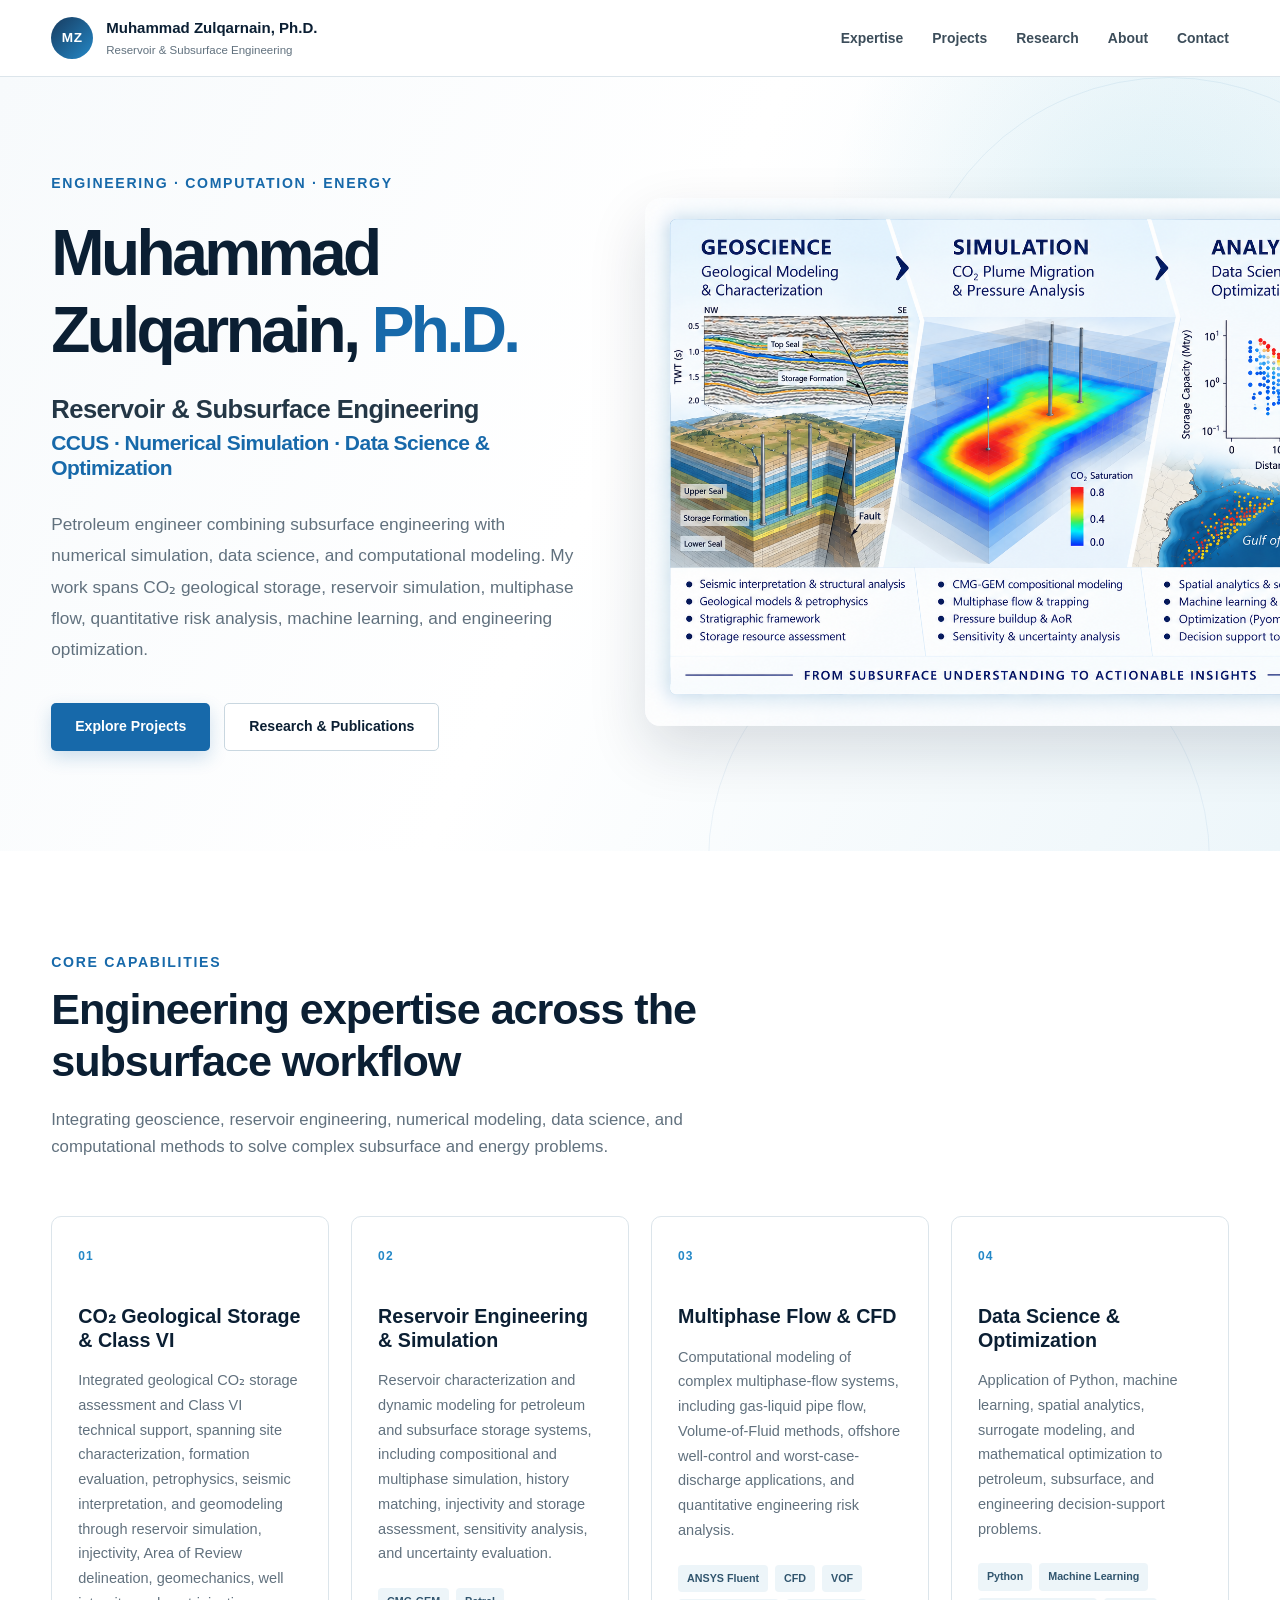
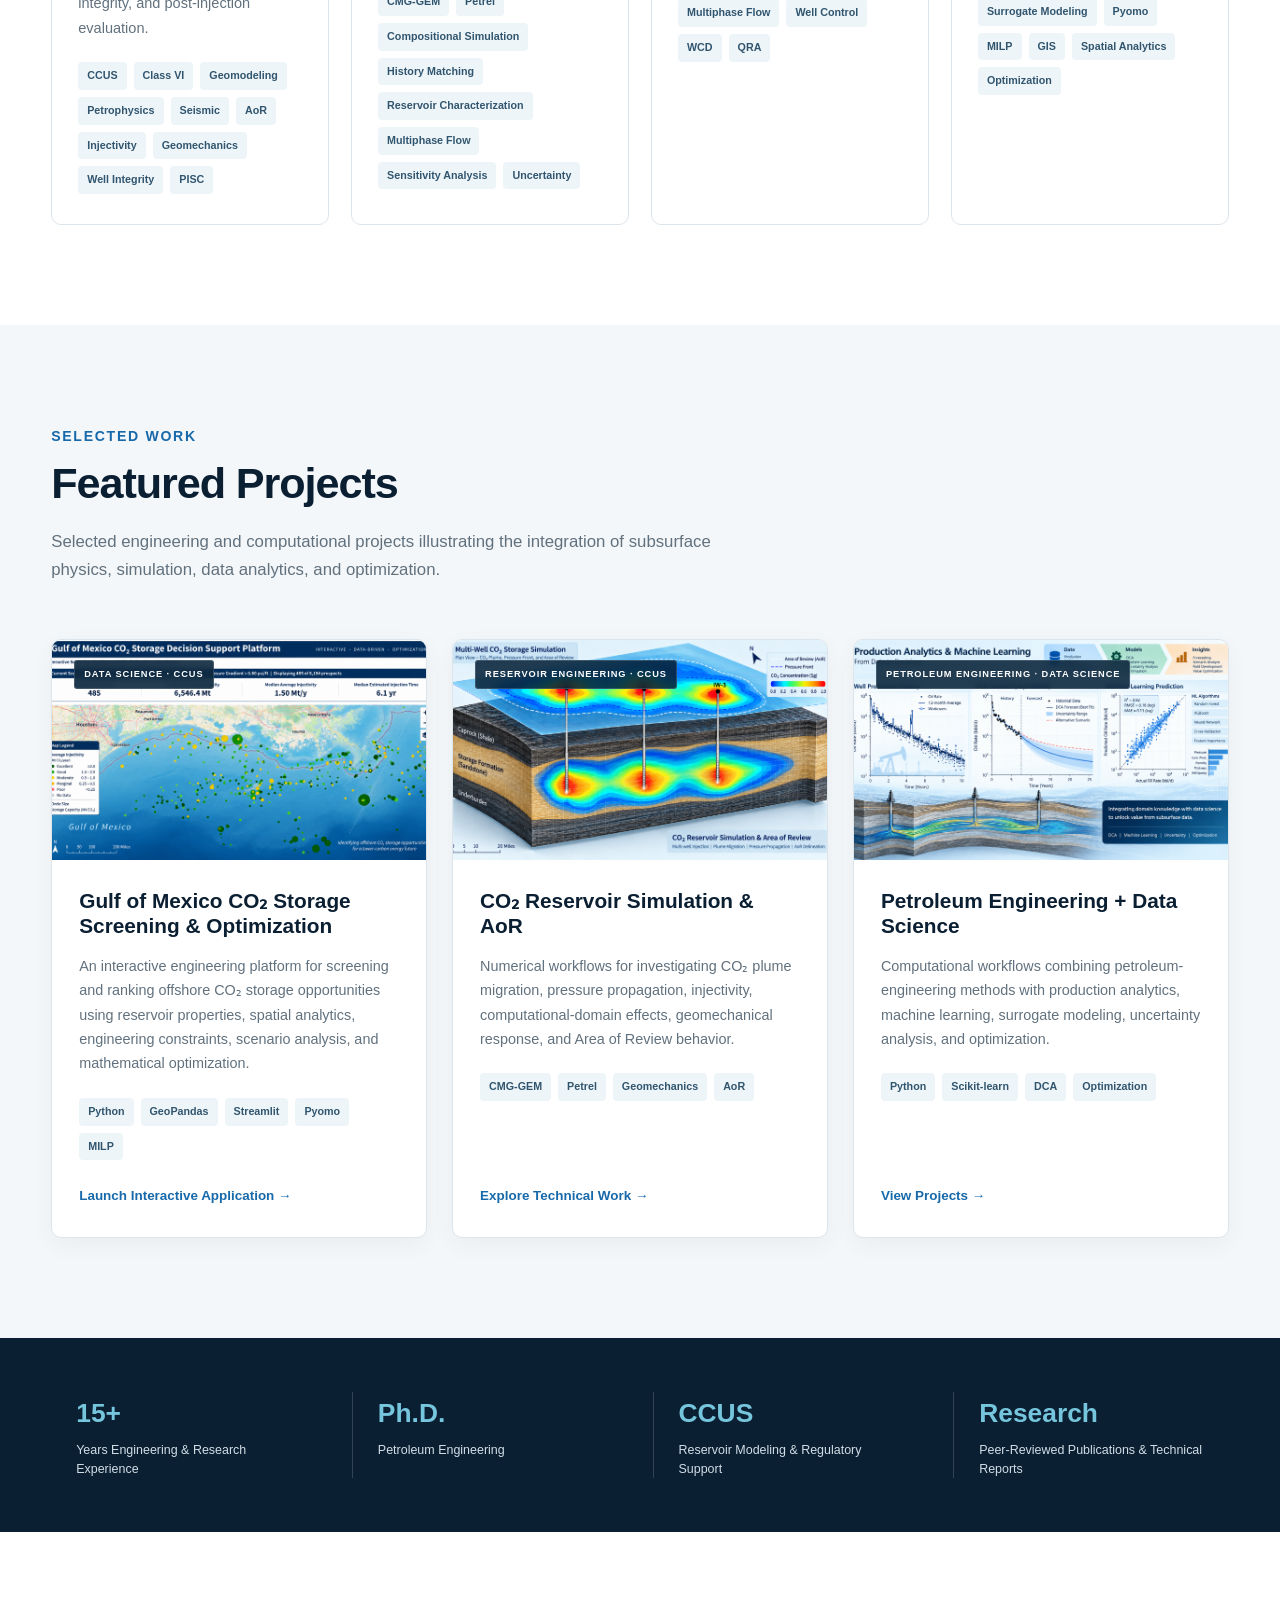
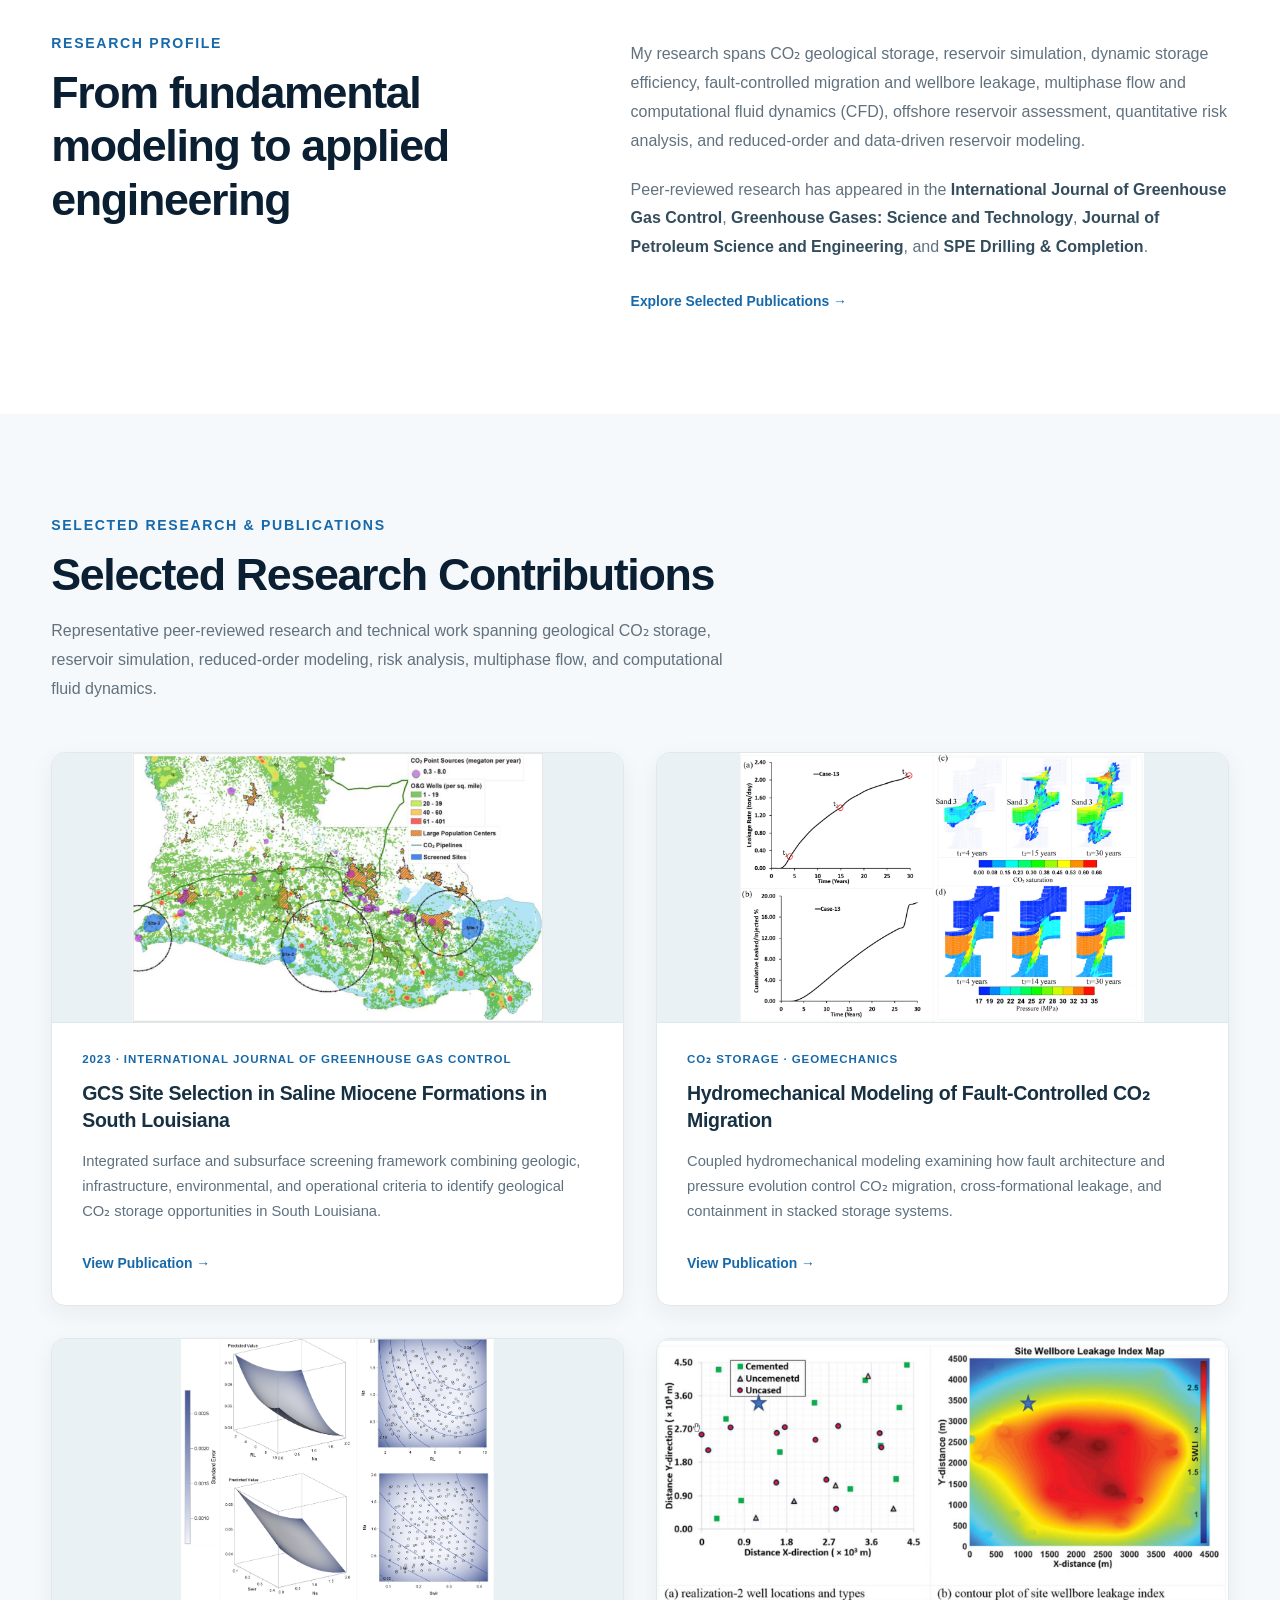
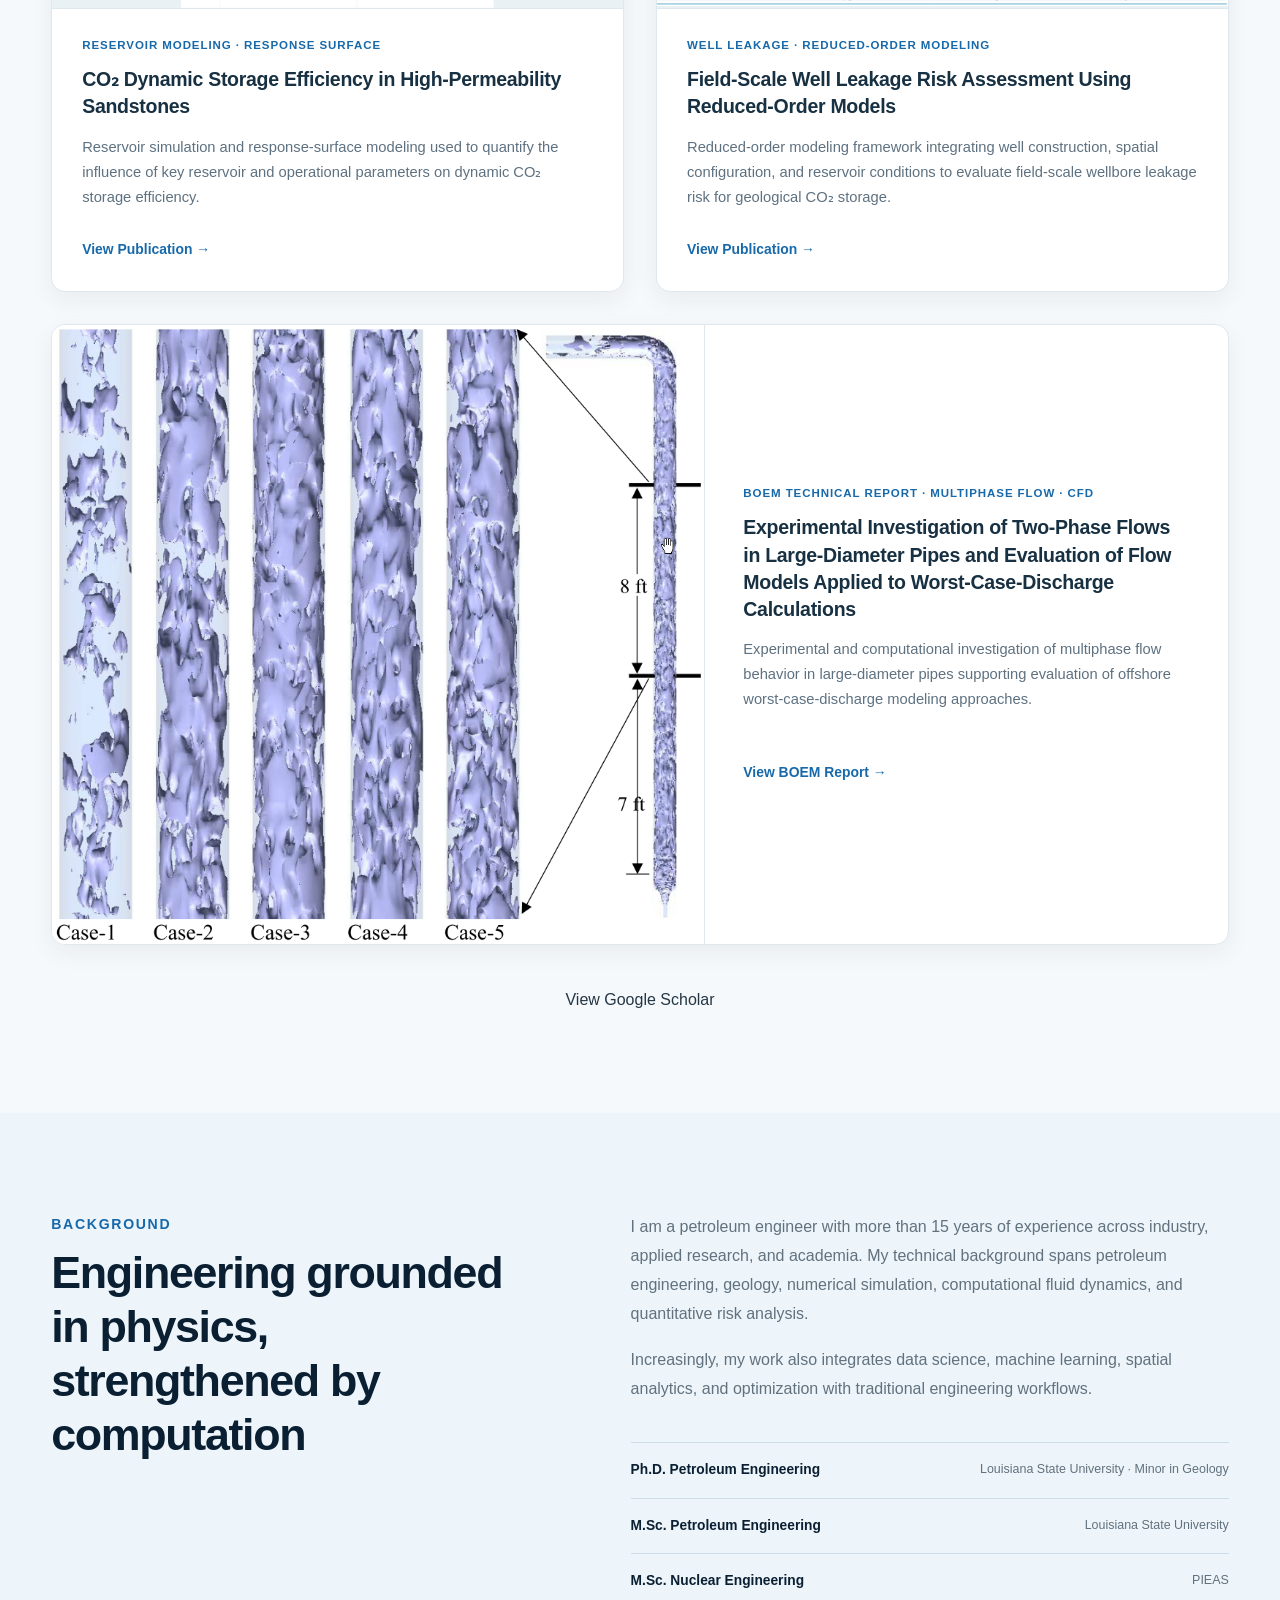
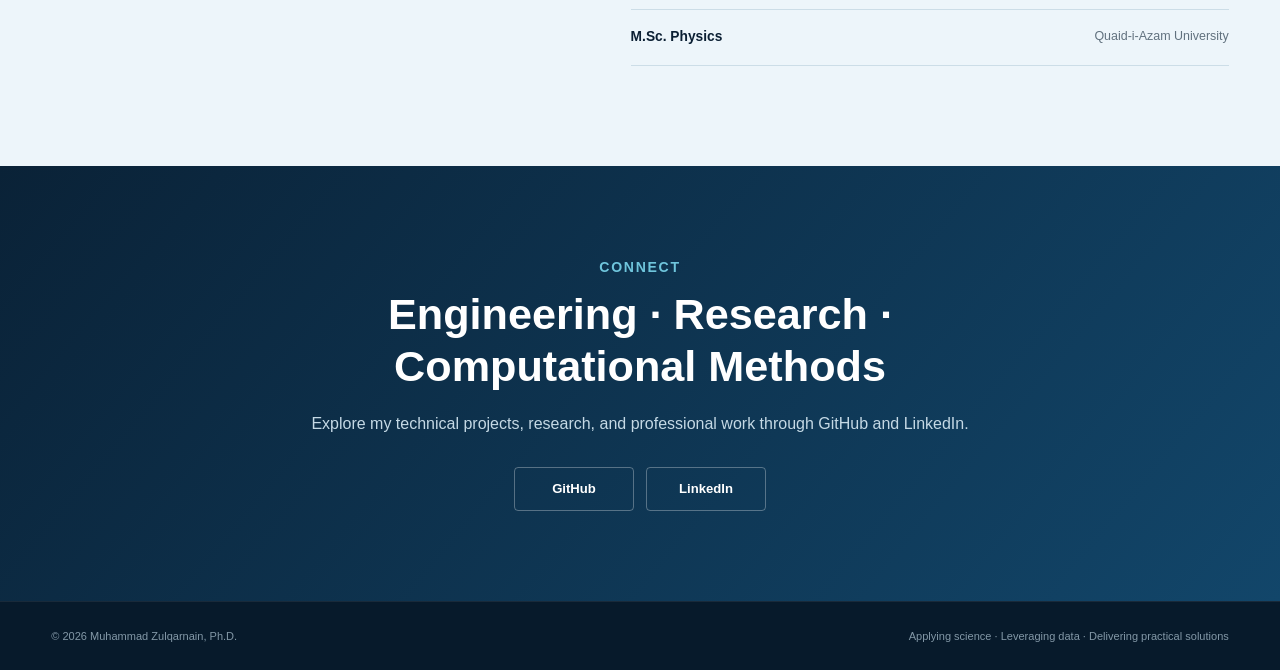
==== index.html @ 0f232e0a "Update index.html" ====
<!DOCTYPE html>
<html lang="en">

<head>
  <meta charset="UTF-8">
  <meta name="viewport" content="width=device-width, initial-scale=1.0">

  <title>Muhammad Zulqarnain, Ph.D. | Reservoir & Subsurface Engineering</title>

  <meta name="description"
        content="Professional portfolio of Muhammad Zulqarnain, Ph.D. — Reservoir and Subsurface Engineering, CCUS, Numerical Simulation, Data Science, and Optimization.">

  <link rel="stylesheet" href="css/style.css">
</head>


<body>

<!-- =========================================================
     NAVIGATION
========================================================= -->

<header class="site-header">
  <div class="container nav-container">

    <a href="#home" class="brand">
      <span class="brand-mark">MZ</span>

      <span class="brand-text">
        <strong>Muhammad Zulqarnain, Ph.D.</strong>
        <small>Reservoir & Subsurface Engineering</small>
      </span>
    </a>

    <nav class="main-nav">
      <a href="#expertise">Expertise</a>
      <a href="#projects">Projects</a>
      <a href="#research">Research</a>
      <a href="#about">About</a>
      <a href="#contact">Contact</a>
    </nav>

  </div>
</header>


<main>

<!-- =========================================================
     HERO
========================================================= -->

<section class="hero" id="home">

  <div class="container hero-grid">
    <div class="hero-photo">
      <img
        src="muhammad-zulqarnain-profile.jpg"
        alt="Muhammad Zulqarnain"
      >
    </div>
    <div class="hero-content">

      <p class="eyebrow">
        ENGINEERING · COMPUTATION · ENERGY
      </p>

      <h1>
        Muhammad Zulqarnain,
        <span>Ph.D.</span>
      </h1>

      <h2>
        Reservoir & Subsurface Engineering
        <br>
        <span>CCUS · Numerical Simulation · Data Science & Optimization</span>
      </h2>

      <p class="hero-intro">
  Petroleum engineer combining subsurface engineering with numerical
  simulation, data science, and computational modeling. My work spans
  CO₂ geological storage, reservoir simulation, multiphase flow,
  quantitative risk analysis, machine learning, and engineering optimization.
</p>

      <div class="hero-actions">

        <a href="#projects" class="button button-primary">
          Explore Projects
        </a>

        <a href="#research" class="button button-secondary">
          Research & Publications
        </a>

      </div>

    </div>


<div class="hero-visual">
  <img
    src="hero-engineering-workflow.png"
    alt="Engineering workflow from geoscience and reservoir simulation to data science and optimization"
    class="hero-workflow-image"
  >
</div>

  </div>

</section>


<!-- =========================================================
     EXPERTISE
========================================================= -->

<section class="section expertise-section" id="expertise">

  <div class="container">

    <div class="section-heading">
      <p class="section-kicker">CORE CAPABILITIES</p>

      <h2>
        Engineering expertise across the subsurface workflow
      </h2>

      <p>
        Integrating geoscience, reservoir engineering, numerical modeling,
        data science, and computational methods to solve complex
        subsurface and energy problems.
      </p>
    </div>


    <div class="expertise-grid">

      <!-- 01 -->
      <article class="expertise-card">

        <div class="card-number">01</div>

        <h3>CO₂ Geological Storage & Class VI</h3>

        <p>
          Integrated geological CO₂ storage assessment and Class VI
          technical support, spanning site characterization, formation
          evaluation, petrophysics, seismic interpretation, and geomodeling
          through reservoir simulation, injectivity, Area of Review
          delineation, geomechanics, well integrity, and post-injection
          evaluation.
        </p>

        <div class="tags">
  <span>CCUS</span>
  <span>Class VI</span>
  <span>Geomodeling</span>
  <span>Petrophysics</span>
  <span>Seismic</span>
  <span>AoR</span>
  <span>Injectivity</span>
  <span>Geomechanics</span>
  <span>Well Integrity</span>
  <span>PISC</span>
</div>

      </article>


      <!-- 02 -->
      <article class="expertise-card">

        <div class="card-number">02</div>

        <h3>Reservoir Engineering & Simulation</h3>

        <p>
          Reservoir characterization and dynamic modeling for petroleum
          and subsurface storage systems, including compositional and
          multiphase simulation, history matching, injectivity and
          storage assessment, sensitivity analysis, and uncertainty
          evaluation.
        </p>

        <div class="tags">
  <span>CMG-GEM</span>
  <span>Petrel</span>
  <span>Compositional Simulation</span>
  <span>History Matching</span>
  <span>Reservoir Characterization</span>
  <span>Multiphase Flow</span>
  <span>Sensitivity Analysis</span>
  <span>Uncertainty</span>
</div>

      </article>


      <!-- 03 -->
      <article class="expertise-card">

        <div class="card-number">03</div>

        <h3>Multiphase Flow & CFD</h3>

        <p>
          Computational modeling of complex multiphase-flow systems,
          including gas-liquid pipe flow, Volume-of-Fluid methods,
          offshore well-control and worst-case-discharge applications,
          and quantitative engineering risk analysis.
        </p>

        <div class="tags">
  <span>ANSYS Fluent</span>
  <span>CFD</span>
  <span>VOF</span>
  <span>Multiphase Flow</span>
  <span>Well Control</span>
  <span>WCD</span>
  <span>QRA</span>
</div>

      </article>


      <!-- 04 -->
      <article class="expertise-card">

        <div class="card-number">04</div>

        <h3>Data Science & Optimization</h3>

        <p>
          Application of Python, machine learning, spatial analytics,
          surrogate modeling, and mathematical optimization to petroleum,
          subsurface, and engineering decision-support problems.
        </p>

        <div class="tags">
  <span>Python</span>
  <span>Machine Learning</span>
  <span>Surrogate Modeling</span>
  <span>Pyomo</span>
  <span>MILP</span>
  <span>GIS</span>
  <span>Spatial Analytics</span>
  <span>Optimization</span>
</div>

      </article>

    </div>

  </div>

</section>


<!-- =========================================================
     FEATURED PROJECTS
========================================================= -->

<section class="section projects-section" id="projects">

  <div class="container">

    <div class="section-heading">

      <p class="section-kicker">
        SELECTED WORK
      </p>

      <h2>
        Featured Projects
      </h2>

      <p>
        Selected engineering and computational projects illustrating
        the integration of subsurface physics, simulation, data
        analytics, and optimization.
      </p>

    </div>


    <div class="projects-grid">


      <!-- PROJECT 1 -->

      <article class="project-card project-featured">

        <div class="project-visual project-visual-image">
  <img
    src="gom-storage-screening.png"
    alt="Gulf of Mexico CO2 storage screening and decision support platform"
  >
  <span class="project-category">DATA SCIENCE · CCUS</span>
</div>


        <div class="project-content">

          <h3>
            Gulf of Mexico CO₂ Storage Screening & Optimization
          </h3>

          <p>
            An interactive engineering platform for screening and
            ranking offshore CO₂ storage opportunities using reservoir
            properties, spatial analytics, engineering constraints,
            scenario analysis, and mathematical optimization.
          </p>

          <div class="tags">
            <span>Python</span>
            <span>GeoPandas</span>
            <span>Streamlit</span>
            <span>Pyomo</span>
            <span>MILP</span>
          </div>

          <a href="https://gom-co2-storage.streamlit.app/"
             class="project-link"
             target="_blank"
             rel="noopener noreferrer">
            Launch Interactive Application →
          </a>

        </div>

      </article>


      <!-- PROJECT 2 -->

      <article class="project-card">

        <div class="project-visual project-visual-image">
  <img
    src="co2-reservoir-simulation-aor.png"
    alt="CO2 reservoir simulation showing multi-well plume migration, pressure propagation, and Area of Review"
  >
  <span class="project-category">RESERVOIR ENGINEERING · CCUS</span>
</div>


        <div class="project-content">

          <h3>
            CO₂ Reservoir Simulation & AoR
          </h3>

          <p>
            Numerical workflows for investigating CO₂ plume migration,
            pressure propagation, injectivity, computational-domain
            effects, geomechanical response, and Area of Review behavior.
          </p>

          <div class="tags">
            <span>CMG-GEM</span>
            <span>Petrel</span>
            <span>Geomechanics</span>
            <span>AoR</span>
          </div>

          <a href="#research" class="project-link">
            Explore Technical Work →
          </a>

        </div>

      </article>


      <!-- PROJECT 3 -->

      <article class="project-card">
<div class="project-visual project-visual-image">
  <img
    src="production-analytics-ml.png"
    alt="Petroleum production analytics combining decline curve analysis, machine learning, uncertainty analysis, and optimization"
  >
  <span class="project-category">PETROLEUM ENGINEERING · DATA SCIENCE</span>
</div>


        <div class="project-content">

          <h3>
            Petroleum Engineering + Data Science
          </h3>

          <p>
            Computational workflows combining petroleum-engineering
            methods with production analytics, machine learning,
            surrogate modeling, uncertainty analysis, and optimization.
          </p>

          <div class="tags">
            <span>Python</span>
            <span>Scikit-learn</span>
            <span>DCA</span>
            <span>Optimization</span>
          </div>

          <a href="#" class="project-link">
            View Projects →
          </a>

        </div>

      </article>

    </div>

  </div>

</section>


<!-- =========================================================
     EXPERIENCE / IMPACT
========================================================= -->

<section class="impact-section">

  <div class="container impact-grid">

    <div class="impact-item">
      <strong>15+</strong>
      <span>Years Engineering & Research Experience</span>
    </div>

    <div class="impact-item">
      <strong>Ph.D.</strong>
      <span>Petroleum Engineering</span>
    </div>

    <div class="impact-item">
      <strong>CCUS</strong>
      <span>Reservoir Modeling & Regulatory Support</span>
    </div>

    <div class="impact-item">
      <strong>Research</strong>
      <span>Peer-Reviewed Publications & Technical Reports</span>
    </div>

  </div>

</section>
<!-- =========================================================
     RESEARCH
========================================================= -->

<section class="section research-section" id="research">

  <div class="container research-grid">

    <div>

      <p class="section-kicker">
        RESEARCH PROFILE
      </p>

      <h2>
        From fundamental modeling to applied engineering
      </h2>

    </div>


    <div class="research-content">

     <p>
  My research spans CO₂ geological storage, reservoir simulation,
  dynamic storage efficiency, fault-controlled migration and wellbore
  leakage, multiphase flow and computational fluid dynamics (CFD),
  offshore reservoir assessment, quantitative risk analysis, and
  reduced-order and data-driven reservoir modeling.
</p>

      <p>
        Peer-reviewed research has appeared in the
        <strong>International Journal of Greenhouse Gas Control</strong>,
        <strong>Greenhouse Gases: Science and Technology</strong>,
        <strong>Journal of Petroleum Science and Engineering</strong>,
        and <strong>SPE Drilling & Completion</strong>.
      </p>

      <a href="#selected-publications" class="text-link">
  Explore Selected Publications →
</a>

    </div>

  </div>

</section>
<!-- =========================================================
     SELECTED RESEARCH & PUBLICATIONS
========================================================= -->

<section class="section publications-section" id="selected-publications">

  <div class="container">

    <div class="publications-header">
      <p class="section-kicker">
        SELECTED RESEARCH & PUBLICATIONS
      </p>

      <h2>
        Selected Research Contributions
      </h2>

      <p>
        Representative peer-reviewed research and technical work
        spanning geological CO₂ storage, reservoir simulation,
        reduced-order modeling, risk analysis, multiphase flow,
        and computational fluid dynamics.
      </p>
    </div>


    <div class="publication-grid">

      <!-- PUBLICATION 1 -->
      <article class="publication-card">

        <div class="publication-visual">
  <img
    src="research-gcs-site-selection.png"
    alt="South Louisiana CO2 geological storage site screening showing CO2 sources, well density, pipelines, population centers, and screened sites"
  >
</div>

        <div class="publication-content">
          <p class="publication-meta">
            2023 · INTERNATIONAL JOURNAL OF GREENHOUSE GAS CONTROL
          </p>

          <h3>
            GCS Site Selection in Saline Miocene Formations
            in South Louisiana
          </h3>

          <p>
  Integrated surface and subsurface screening framework
  combining geologic, infrastructure, environmental, and
  operational criteria to identify geological CO₂ storage
  opportunities in South Louisiana.
</p>

          <a href="https://doi.org/10.1016/j.ijggc.2022.103818"
   class="text-link"
   target="_blank"
   rel="noopener noreferrer">
  View Publication →
</a>
        </div>

      </article>


      <!-- PUBLICATION 2 -->
      <article class="publication-card">

        <div class="publication-visual">
  <img
    src="research-fault-hydromechanical.png"
    alt="Hydromechanical simulation showing fault leakage rates, CO2 saturation, and pressure evolution in a stacked storage system"
  >
</div>

        <div class="publication-content">
          <p class="publication-meta">
            CO₂ STORAGE · GEOMECHANICS
          </p>

          <h3>
            Hydromechanical Modeling of Fault-Controlled
            CO₂ Migration
          </h3>

          <p>
  Coupled hydromechanical modeling examining how fault
  architecture and pressure evolution control CO₂ migration,
  cross-formational leakage, and containment in stacked
  storage systems.
</p>

          <a href="https://doi.org/10.1016/j.ijggc.2019.102886"
   class="text-link"
   target="_blank"
   rel="noopener noreferrer">
  View Publication →
</a>
        </div>

      </article>


      <!-- PUBLICATION 3 -->
      <article class="publication-card">

        <div class="publication-visual">
  <img
    src="research-storage-efficiency.png"
    alt="Response surface and contour models showing parameter effects on CO2 dynamic storage efficiency"
  >
</div>

        <div class="publication-content">
          <p class="publication-meta">
            RESERVOIR MODELING · RESPONSE SURFACE
          </p>

          <h3>
            CO₂ Dynamic Storage Efficiency in
            High-Permeability Sandstones
          </h3>

          <p>
  Reservoir simulation and response-surface modeling used
  to quantify the influence of key reservoir and operational
  parameters on dynamic CO₂ storage efficiency.
</p>

          <a href="https://doi.org/10.1002/ghg.1918"
   class="text-link"
   target="_blank"
   rel="noopener noreferrer">
  View Publication →
</a>
        </div>

      </article>


      <!-- PUBLICATION 4 -->
      <article class="publication-card">

        <div class="publication-visual">
  <img
    src="research-well-leakage-rom.png"
    alt="Field-scale well locations and spatial wellbore leakage index map for CO2 storage leakage risk assessment"
  >
</div>

        <div class="publication-content">
          <p class="publication-meta">
            WELL LEAKAGE · REDUCED-ORDER MODELING
          </p>

          <h3>
            Field-Scale Well Leakage Risk Assessment
            Using Reduced-Order Models
          </h3>

         <p>
  Reduced-order modeling framework integrating well
  construction, spatial configuration, and reservoir conditions
  to evaluate field-scale wellbore leakage risk for geological
  CO₂ storage.
</p>

          <a href="https://doi.org/10.1002/ghg.1871"
   class="text-link"
   target="_blank"
   rel="noopener noreferrer">
  View Publication →
</a>
        </div>

      </article>


      <!-- PUBLICATION 5 -->
      <article class="publication-card publication-card-wide">

        <div class="publication-visual">
  <img
    src="research-boem-cfd.png"
    alt="CFD simulations of multiphase flow in large-diameter offshore piping for BOEM worst-case-discharge research"
  >
</div>

        <div class="publication-content">
          <p class="publication-meta">
            BOEM TECHNICAL REPORT · MULTIPHASE FLOW · CFD
          </p>

          <h3>
            Experimental Investigation of Two-Phase Flows in
            Large-Diameter Pipes and Evaluation of Flow Models
            Applied to Worst-Case-Discharge Calculations
          </h3>

          <p>
            Experimental and computational investigation of
            multiphase flow behavior in large-diameter pipes
            supporting evaluation of offshore worst-case-discharge
            modeling approaches.
          </p>

          <a href="https://www.boem.gov/sites/default/files/oil-and-gas-energy-program/Resource-Evaluation/Worst-Case-Discharge/Louisiana-State-University-Final-Report-12-31-16.pdf"
   class="text-link"
   target="_blank"
   rel="noopener noreferrer">
  View BOEM Report →
</a>
        </div>

      </article>

    </div>


    <div class="publications-footer">

      <a
        href="https://scholar.google.com/citations?user=Z2f-xHkAAAAJ&hl=en"
        class="btn btn-secondary"
        target="_blank"
        rel="noopener noreferrer"
      >
        View Google Scholar
      </a>

    </div>

  </div>

</section>

<!-- =========================================================
     ABOUT
========================================================= -->

<section class="section about-section" id="about">

  <div class="container about-grid">

    <div class="about-title">

      <p class="section-kicker">
        BACKGROUND
      </p>

      <h2>
        Engineering grounded in physics, strengthened by computation
      </h2>

    </div>


    <div class="about-content">

      <p>
        I am a petroleum engineer with more than 15 years of
        experience across industry, applied research, and academia.
        My technical background spans petroleum engineering, geology,
        numerical simulation, computational fluid dynamics, and
        quantitative risk analysis.
      </p>

      <p>
        Increasingly, my work also integrates data science,
        machine learning, spatial analytics, and optimization with
        traditional engineering workflows.
      </p>


      <div class="education-list">

        <div>
          <strong>Ph.D. Petroleum Engineering</strong>
          <span>Louisiana State University · Minor in Geology</span>
        </div>

        <div>
          <strong>M.Sc. Petroleum Engineering</strong>
          <span>Louisiana State University</span>
        </div>

        <div>
          <strong>M.Sc. Nuclear Engineering</strong>
          <span>PIEAS</span>
        </div>

        <div>
          <strong>M.Sc. Physics</strong>
          <span>Quaid-i-Azam University</span>
        </div>

      </div>

    </div>

  </div>

</section>


<!-- =========================================================
     CONTACT
========================================================= -->

<section class="contact-section" id="contact">

  <div class="container contact-content">

    <p class="section-kicker">
      CONNECT
    </p>

    <h2>
      Engineering · Research · Computational Methods
    </h2>

    <p>
      Explore my technical projects, research, and professional work
      through GitHub and LinkedIn.
    </p>


    <div class="contact-links">

      <a href="https://github.com/mzulqa1"
         target="_blank"
         rel="noopener noreferrer">
        GitHub
      </a>

      <a href="https://www.linkedin.com/in/muhammadzulqarnain/"
         target="_blank"
         rel="noopener noreferrer">
        LinkedIn
      </a>

    </div>

  </div>

</section>

</main>


<!-- =========================================================
     FOOTER
========================================================= -->

<footer class="site-footer">

  <div class="container footer-content">

    <span>
      © 2026 Muhammad Zulqarnain, Ph.D.
    </span>

    <span>
      Applying science · Leveraging data · Delivering practical solutions
    </span>

  </div>

</footer>


</body>
</html>
---- css/style.css ----
/* ============================================================
   MUHAMMAD ZULQARNAIN — PROFESSIONAL PORTFOLIO
   ============================================================ */


/* ---------- DESIGN SYSTEM ---------- */

:root {
  --navy: #0b1f33;
  --navy-light: #173b5f;
  --blue: #1769aa;
  --blue-bright: #2488c7;
  --cyan: #32a6c9;

  --text: #243746;
  --text-light: #61717e;
  --white: #ffffff;

  --background: #ffffff;
  --background-soft: #f4f7f9;
  --background-blue: #edf5fa;

  --border: #dce5eb;

  --shadow:
    0 12px 35px rgba(11, 31, 51, 0.08);

  --shadow-hover:
    0 18px 45px rgba(11, 31, 51, 0.14);

  --radius: 10px;

  --max-width: 1180px;
}


/* ---------- RESET ---------- */

* {
  box-sizing: border-box;
  margin: 0;
  padding: 0;
}

html {
  scroll-behavior: smooth;
}

body {
  font-family:
    Inter,
    "Segoe UI",
    Roboto,
    Helvetica,
    Arial,
    sans-serif;

  color: var(--text);
  background: var(--background);
  line-height: 1.65;

  -webkit-font-smoothing: antialiased;
}


/* ---------- GENERAL ---------- */

.container {
  width: min(92%, var(--max-width));
  margin: 0 auto;
}

.section {
  padding: 100px 0;
}

a {
  color: inherit;
  text-decoration: none;
}

h1,
h2,
h3 {
  color: var(--navy);
  line-height: 1.2;
}

p {
  color: var(--text-light);
}

.section-kicker,
.eyebrow {
  color: var(--blue);
  font-size: 0.88rem;
  font-weight: 700;
  letter-spacing: 0.12em;
  text-transform: uppercase;
}

.section-heading {
  max-width: 700px;
  margin-bottom: 55px;
}

.section-heading h2 {
  margin: 10px 0 18px;
  font-size: clamp(2rem, 4vw, 2.7rem);
  letter-spacing: -0.025em;
}

.section-heading > p:last-child {
  font-size: 1.05rem;
}


/* ============================================================
   NAVIGATION
   ============================================================ */

.site-header {
  position: sticky;
  top: 0;
  z-index: 1000;

  background: rgba(255, 255, 255, 0.96);
  border-bottom: 1px solid var(--border);

  backdrop-filter: blur(10px);
}

.nav-container {
  min-height: 76px;

  display: flex;
  align-items: center;
  justify-content: space-between;

  gap: 30px;
}

.brand {
  display: flex;
  align-items: center;
  gap: 13px;
}

.brand-mark {
  width: 42px;
  height: 42px;

  display: grid;
  place-items: center;

  border-radius: 50%;

  color: white;
  background:
    linear-gradient(
      135deg,
      var(--navy-light),
      var(--blue-bright)
    );

  font-size: 0.85rem;
  font-weight: 800;
  letter-spacing: 0.04em;
}

.brand-text {
  display: flex;
  flex-direction: column;
}

.brand-text strong {
  color: var(--navy);
  font-size: 0.94rem;
}

.brand-text small {
  margin-top: 1px;

  color: var(--text-light);
  font-size: 0.72rem;
}

.main-nav {
  display: flex;
  align-items: center;
  gap: 29px;
}

.main-nav a {
  position: relative;

  color: #3c4d5a;

  font-size: 0.87rem;
  font-weight: 600;
}

.main-nav a::after {
  content: "";

  position: absolute;
  left: 0;
  bottom: -8px;

  width: 0;
  height: 2px;

  background: var(--blue);

  transition: width 0.2s ease;
}

.main-nav a:hover {
  color: var(--blue);
}

.main-nav a:hover::after {
  width: 100%;
}


/* ============================================================
   HERO
   ============================================================ */

.hero {
  position: relative;
  overflow: hidden;

  padding: 95px 0 100px;

  background:
    radial-gradient(
      circle at 90% 20%,
      rgba(50, 166, 201, 0.13),
      transparent 25%
    ),
    linear-gradient(
      115deg,
      #f7fafc 0%,
      #ffffff 48%,
      #edf6fa 100%
    );
}

.hero::before {
  content: "";

  position: absolute;
  top: 0;
  right: -150px;

  width: 520px;
  height: 520px;

  border: 1px solid rgba(23, 105, 170, 0.08);
  border-radius: 50%;
}

.hero::after {
  content: "";

  position: absolute;
  right: 70px;
  bottom: -260px;

  width: 500px;
  height: 500px;

  border: 1px solid rgba(23, 105, 170, 0.07);
  border-radius: 50%;
}

.hero-grid {
  position: relative;
  z-index: 2;
  display: grid;
  grid-template-columns: 1fr 1.15fr;
  align-items: center;
  gap: 40px;
}
.hero-photo {
  position: absolute;
  left: -310px;
  top: 50%;
  transform: translateY(-50%);
  width: 200px;
  height: 200px;
}

.hero-photo img {
  width: 100%;
  height: 100%;
  object-fit: cover;
  object-position: center;
  border-radius: 50%;
  display: block;
  box-shadow: 0 12px 30px rgba(11, 31, 51, 0.16);
}

.eyebrow {
  margin-bottom: 20px;
}

.hero h1 {
  max-width: 700px;

  font-size: clamp(2.8rem, 5vw, 4.2rem);
  letter-spacing: -0.055em;
}

.hero h1 span {
  color: var(--blue);
}

.hero h2 {
  margin-top: 25px;

  color: var(--text);

  font-size: clamp(1.3rem, 2vw, 1.75rem);
  font-weight: 600;
  letter-spacing: -0.02em;
}

.hero h2 span {
  display: inline-block;
  margin-top: 5px;

  color: var(--blue);
  font-size: 0.82em;
  font-weight: 600;
}

.hero-intro {
  max-width: 680px;

  margin-top: 28px;

  font-size: 1.08rem;
  line-height: 1.8;
}

.hero-actions {
  display: flex;
  flex-wrap: wrap;
  gap: 14px;

  margin-top: 38px;
}


/* ---------- BUTTONS ---------- */

.button {
  display: inline-flex;
  align-items: center;
  justify-content: center;

  min-height: 48px;
  padding: 0 24px;

  border-radius: 5px;

  font-size: 0.88rem;
  font-weight: 700;

  transition:
    transform 0.2s ease,
    box-shadow 0.2s ease,
    background 0.2s ease;
}

.button:hover {
  transform: translateY(-2px);
}

.button-primary {
  color: white;
  background: var(--blue);

  box-shadow:
    0 7px 18px rgba(23, 105, 170, 0.2);
}

.button-primary:hover {
  background: #125c97;
}

.button-secondary {
  color: var(--navy);
  background: white;

  border: 1px solid #c9d7e0;
}

.button-secondary:hover {
  border-color: var(--blue);
}


/* ---------- HERO ENGINEERING VISUAL ---------- */

.hero-visual {
  position: relative;
  display: flex;
  align-items: center;
  justify-content: center;
}

.hero-workflow-image {
  display: block;
  width: 100%;
  max-width: none;
  height: auto;
  margin-left: 50px;
  border-radius: 12px;
  box-shadow: 0 18px 45px rgba(11, 31, 51, 0.14);

  transform: scale(1.30);
  transform-origin: left center;
}

.visual-card {
  position: relative;
  overflow: hidden;

  padding: 34px;

  background:
    linear-gradient(
      145deg,
      #0d2943,
      #174d72
    );

  border-radius: 14px;

  box-shadow:
    0 25px 55px rgba(11, 31, 51, 0.23);
}

.visual-card::after {
  content: "";

  position: absolute;
  right: -80px;
  bottom: -110px;

  width: 270px;
  height: 270px;

  border: 40px solid rgba(255, 255, 255, 0.035);
  border-radius: 50%;
}

.visual-label {
  position: relative;
  z-index: 2;

  margin-bottom: 27px;

  color: #8bd0e4;

  font-size: 0.68rem;
  font-weight: 700;
  letter-spacing: 0.18em;
}

.workflow {
  position: relative;
  z-index: 2;

  display: flex;
  flex-direction: column;
}

.workflow-item {
  padding: 18px 20px;

  background: rgba(255, 255, 255, 0.07);

  border: 1px solid rgba(255, 255, 255, 0.11);
  border-radius: 7px;
}

.workflow-item strong {
  display: block;

  color: white;

  font-size: 0.86rem;
  letter-spacing: 0.08em;
}

.workflow-item span {
  display: block;

  margin-top: 3px;

  color: #c4d9e6;
  font-size: 0.78rem;
}

.workflow-arrow {
  padding: 6px 0 6px 22px;

  color: #61bed7;

  font-size: 1.15rem;

  transform: rotate(90deg);
  transform-origin: 29px center;
}

.visual-tagline {
  position: relative;
  z-index: 2;

  margin-top: 27px;
  padding-top: 22px;

  border-top: 1px solid rgba(255, 255, 255, 0.13);

  color: #d9e8ef;

  font-size: 0.78rem;
}


/* ============================================================
   EXPERTISE
   ============================================================ */

.expertise-section {
  background: white;
}

.expertise-grid {
  display: grid;
  grid-template-columns: repeat(4, 1fr);

  gap: 22px;
}
.expertise-card {
  position: relative;

  min-height: 345px;
  padding: 30px 26px;

  background: white;

  border: 1px solid var(--border);
  border-radius: var(--radius);

  transition:
    transform 0.25s ease,
    box-shadow 0.25s ease,
    border-color 0.25s ease;
}

.expertise-card:hover {
  transform: translateY(-6px);

  border-color: #bad2e1;

  box-shadow: var(--shadow-hover);
}

.card-number {
  margin-bottom: 38px;

  color: var(--blue-bright);

  font-size: 0.75rem;
  font-weight: 800;
  letter-spacing: 0.1em;
}

.expertise-card h3 {
  margin-bottom: 16px;

  font-size: 1.23rem;
}

.expertise-card p {
  font-size: 0.91rem;
  line-height: 1.7;
}


/* ---------- TAGS ---------- */

.tags {
  display: flex;
  flex-wrap: wrap;

  gap: 7px;

  margin-top: 22px;
}

.tags span {
  padding: 5px 9px;

  color: #31556e;
  background: #edf5f9;

  border-radius: 4px;

  font-size: 0.67rem;
  font-weight: 700;
}


/* ============================================================
   PROJECTS
   ============================================================ */

.projects-section {
  background: var(--background-soft);
}

.projects-grid {
  display: grid;
  grid-template-columns: repeat(3, 1fr);

  gap: 25px;
}

.project-card {
  overflow: hidden;

  display: flex;
  flex-direction: column;

  background: white;

  border: 1px solid var(--border);
  border-radius: var(--radius);

  box-shadow:
    0 7px 25px rgba(11, 31, 51, 0.045);

  transition:
    transform 0.25s ease,
    box-shadow 0.25s ease;
}

.project-card:hover {
  transform: translateY(-6px);

  box-shadow: var(--shadow-hover);
}

.project-visual {
  position: relative;

  min-height: 220px;
  padding: 25px;

  display: flex;
  align-items: flex-end;

  overflow: hidden;
}
.project-visual-image {
  padding: 0;
  position: relative;
  background: #eaf3f8;
}

.project-visual-image img {
  width: 100%;
  height: 220px;
  display: block;
  object-fit: cover;
  object-position: center;
}

.project-visual-image .project-category {
  z-index: 2;
  background: rgba(7, 35, 57, 0.88);
  backdrop-filter: blur(3px);
}
.project-visual::before {
  content: "";

  position: absolute;
  inset: 0;

  opacity: 0.9;
}

.project-visual-gom {
  background:
    radial-gradient(
      circle at 70% 40%,
      rgba(75, 190, 215, 0.65),
      transparent 20%
    ),
    linear-gradient(
      145deg,
      #092b45,
      #12608a 55%,
      #49a8bd
    );
}

.project-visual-reservoir {
  background:
    linear-gradient(
      165deg,
      #102b3e,
      #315c72 45%,
      #91b5bf
    );
}

.project-visual-data {
  background:
    linear-gradient(
      145deg,
      #102d46,
      #1f668b 55%,
      #73b8c8
    );
}

.project-category {
  position: absolute;
  top: 20px;
  left: 22px;

  padding: 6px 9px;

  color: white;
  background: rgba(5, 26, 42, 0.42);

  border: 1px solid rgba(255, 255, 255, 0.16);
  border-radius: 3px;

  font-size: 0.58rem;
  font-weight: 800;
  letter-spacing: 0.1em;
}

.project-placeholder {
  position: relative;
  z-index: 2;

  color: rgba(255, 255, 255, 0.76);

  font-size: 0.78rem;
  text-transform: uppercase;
  letter-spacing: 0.06em;
}

.project-placeholder strong {
  display: block;

  margin-top: 4px;

  color: white;

  font-size: 1.35rem;
  line-height: 1.2;
  letter-spacing: -0.01em;
  text-transform: none;
}

.project-content {
  flex: 1;

  display: flex;
  flex-direction: column;

  padding: 29px 27px 30px;
}

.project-content h3 {
  margin-bottom: 15px;

  font-size: 1.3rem;
}

.project-content p {
  font-size: 0.9rem;
  line-height: 1.7;
}

.project-content .tags {
  margin-bottom: 25px;
}

.project-link {
  margin-top: auto;

  color: var(--blue);

  font-size: 0.84rem;
  font-weight: 700;
}

.project-link:hover {
  color: var(--navy);
}


/* ============================================================
   IMPACT STRIP
   ============================================================ */

.impact-section {
  padding: 54px 0;

  background: var(--navy);
}

.impact-grid {
  display: grid;
  grid-template-columns: repeat(4, 1fr);

  gap: 25px;
}

.impact-item {
  padding: 0 25px;

  border-left:
    1px solid rgba(255, 255, 255, 0.16);
}

.impact-item:first-child {
  border-left: 0;
}

.impact-item strong {
  display: block;

  color: #75c5dc;

  font-size: 1.65rem;
  font-weight: 700;
}

.impact-item span {
  display: block;

  margin-top: 5px;

  color: #d1dee6;

  font-size: 0.78rem;
  line-height: 1.5;
}


/* ============================================================
   RESEARCH
   ============================================================ */

.research-section {
  background: white;
}

.research-grid {
  display: grid;
  grid-template-columns: 0.9fr 1.1fr;

  gap: 90px;
}

.research-grid h2 {
  margin-top: 10px;

  max-width: 470px;

  font-size: clamp(2rem, 4vw, 2.8rem);
  letter-spacing: -0.03em;
}

.research-content {
  padding-top: 8px;
}

.research-content p {
  margin-bottom: 20px;

  font-size: 1rem;
  line-height: 1.8;
}

.research-content strong {
  color: #344d5d;
}

.text-link {
  display: inline-block;

  margin-top: 8px;

  color: var(--blue);

  font-size: 0.87rem;
  font-weight: 700;
}
/* =========================================================
   SELECTED RESEARCH & PUBLICATIONS
   ========================================================= */

.publications-section {
  background: #f6f9fb;
}

.publications-header {
  max-width: 760px;
  margin-bottom: 48px;
}

.publications-header h2 {
  margin-top: 10px;
  margin-bottom: 16px;

  font-size: clamp(2rem, 4vw, 2.8rem);
  letter-spacing: -0.03em;
}

.publications-header > p:last-child {
  margin: 0;

  max-width: 700px;

  font-size: 1rem;
  line-height: 1.8;
}


/* Publication grid */

.publication-grid {
  display: grid;
  grid-template-columns: repeat(2, minmax(0, 1fr));

  gap: 32px;
}


/* Individual publication card */

.publication-card {
  overflow: hidden;

  display: flex;
  flex-direction: column;

  background: white;

  border: 1px solid #dfe8ed;
  border-radius: 14px;

  box-shadow: 0 8px 25px rgba(11, 31, 51, 0.06);

  transition:
    transform 0.2s ease,
    box-shadow 0.2s ease;
}

.publication-card:hover {
  transform: translateY(-4px);

  box-shadow: 0 14px 34px rgba(11, 31, 51, 0.10);
}


/* Figure area */

.publication-visual {
  position: relative;

  width: 100%;
  height: 270px;

  overflow: hidden;

  background: #eaf1f5;

  border-bottom: 1px solid #dfe8ed;
}

.publication-visual img {
  width: 100%;
  height: 100%;

  display: block;

  object-fit: contain;

  background: #eaf1f5;
}


/* Temporary placeholder */

.publication-placeholder {
  display: flex;
  align-items: center;
  justify-content: center;

  color: #7b8d99;

  font-size: 0.82rem;
  font-weight: 700;

  letter-spacing: 0.08em;
  text-transform: uppercase;
}


/* Card text */

.publication-content {
  display: flex;
  flex-direction: column;
  flex: 1;

  padding: 28px 30px 30px;
}

.publication-meta {
  margin: 0 0 12px;

  color: var(--blue);

  font-size: 0.72rem;
  font-weight: 800;

  letter-spacing: 0.08em;
  line-height: 1.5;

  text-transform: uppercase;
}

.publication-content h3 {
  margin: 0 0 14px;

  color: #173042;

  font-size: 1.22rem;
  line-height: 1.4;

  letter-spacing: -0.015em;
}

.publication-content > p:not(.publication-meta) {
  margin: 0 0 20px;

  color: #5e7180;

  font-size: 0.92rem;
  line-height: 1.7;
}

.publication-card-wide .publication-content .text-link {
  margin-top: 28px;
}


/* Wide BOEM / CFD card */

.publication-card-wide {
  grid-column: 1 / -1;

  display: grid;
  grid-template-columns: 1.25fr 1fr;
}

.publication-card-wide .publication-visual {
  height: 100%;
  min-height: 330px;

  border-bottom: 0;
  border-right: 1px solid #dfe8ed;
}

.publication-card-wide .publication-content {
  justify-content: center;

  padding: 38px;
}


/* Google Scholar */

.publications-footer {
  display: flex;
  justify-content: center;

  margin-top: 42px;
}

/* ============================================================
   ABOUT
   ============================================================ */

.about-section {
  background: var(--background-blue);
}

.about-grid {
  display: grid;
  grid-template-columns: 0.9fr 1.1fr;

  gap: 90px;
}

.about-title h2 {
  margin-top: 10px;

  max-width: 480px;

  font-size: clamp(2rem, 4vw, 2.8rem);
  letter-spacing: -0.03em;
}

.about-content > p {
  margin-bottom: 18px;

  font-size: 1rem;
  line-height: 1.8;
}

.education-list {
  margin-top: 38px;

  border-top: 1px solid #ccdde7;
}

.education-list div {
  display: flex;
  justify-content: space-between;

  gap: 30px;

  padding: 16px 0;

  border-bottom: 1px solid #ccdde7;
}

.education-list strong {
  color: var(--navy);

  font-size: 0.86rem;
}

.education-list span {
  color: var(--text-light);

  font-size: 0.78rem;
  text-align: right;
}


/* ============================================================
   CONTACT
   ============================================================ */

.contact-section {
  padding: 90px 0;

  text-align: center;

  background:
    linear-gradient(
      130deg,
      #0a2237,
      #12466a
    );
}

.contact-content {
  max-width: 780px;
}

.contact-section .section-kicker {
  color: #6fc5dc;
}

.contact-section h2 {
  margin: 10px 0 18px;

  color: white;

  font-size: clamp(2rem, 4vw, 2.7rem);
}

.contact-section p {
  color: #c5d9e5;
}

.contact-links {
  display: flex;
  justify-content: center;
  gap: 12px;

  margin-top: 30px;
}

.contact-links a {
  min-width: 120px;
  padding: 10px 20px;

  color: white;

  border:
    1px solid rgba(255, 255, 255, 0.3);
  border-radius: 4px;

  font-size: 0.82rem;
  font-weight: 700;

  transition:
    background 0.2s ease,
    border-color 0.2s ease;
}

.contact-links a:hover {
  background: rgba(255, 255, 255, 0.1);

  border-color:
    rgba(255, 255, 255, 0.55);
}


/* ============================================================
   FOOTER
   ============================================================ */

.site-footer {
  padding: 25px 0;

  background: #071a2b;

  border-top:
    1px solid rgba(255, 255, 255, 0.07);
}

.footer-content {
  display: flex;
  justify-content: space-between;

  gap: 25px;

  color: #8398a7;

  font-size: 0.69rem;
}

/* ============================================================
   RESPONSIVE DESIGN
   ============================================================ */

@media (max-width: 1000px) {
   .hero-photo {
    position: relative;
    left: auto;
    top: auto;
    transform: none;
    width: 150px;
    height: 150px;
    margin: 0 auto 20px;
  }

  .hero-photo img {
    width: 100%;
    height: 100%;
  }

  .hero-workflow-image {
    transform: scale(1);
    margin-left: 0;
    width: 100%;
    max-width: 100%;
  }
   
  .hero-grid {
    grid-template-columns: 1fr;
    gap: 55px;
  }

  .hero-content {
    max-width: 780px;
  }

  .hero-visual {
    max-width: 650px;
  }

  .expertise-grid {
    grid-template-columns: repeat(2, 1fr);
  }

  .projects-grid {
    grid-template-columns: repeat(2, 1fr);
  }

  .research-grid,
  .about-grid {
    gap: 55px;
  }
   .publication-grid {
  grid-template-columns: 1fr;
}

.publication-card-wide {
  grid-column: auto;

  display: flex;
  flex-direction: column;
}

.publication-card-wide .publication-visual {
  height: 270px;
  min-height: 0;

  border-right: 0;
  border-bottom: 1px solid #dfe8ed;
}

.publication-card-wide .publication-content {
  padding: 28px 30px 30px;
}

.publications-header {
  margin-bottom: 36px;
}
}


@media (max-width: 760px) {

  .section {
    padding: 75px 0;
  }

  .nav-container {
    min-height: 68px;
  }

  .brand-text small {
    display: none;
  }

  .main-nav {
    display: none;
  }

  .hero {
    padding: 85px 0;
  }

  .hero-grid {
    gap: 45px;
  }

  .hero h1 {
    font-size: 3.1rem;
  }

  .expertise-grid,
  .projects-grid,
  .impact-grid,
  .research-grid,
  .about-grid {
    grid-template-columns: 1fr;
  }

  .expertise-card {
    min-height: auto;
  }

  .impact-grid {
    gap: 0;
  }

  .impact-item,
  .impact-item:first-child {
    padding: 20px 0;

    border-left: 0;

    border-bottom:
      1px solid rgba(255, 255, 255, 0.13);
  }

  .impact-item:last-child {
    border-bottom: 0;
  }

  .research-grid,
  .about-grid {
    gap: 35px;
  }

  .education-list div {
    flex-direction: column;
    gap: 4px;
  }

  .education-list span {
    text-align: left;
  }

  .footer-content {
    flex-direction: column;
    gap: 6px;
  }

}


@media (max-width: 480px) {

  .hero h1 {
    font-size: 2.65rem;
  }

  .hero-actions,
  .contact-links {
    flex-direction: column;
  }

  .button,
  .contact-links a {
    width: 100%;
  }

  .visual-card {
    padding: 25px;
  }

}
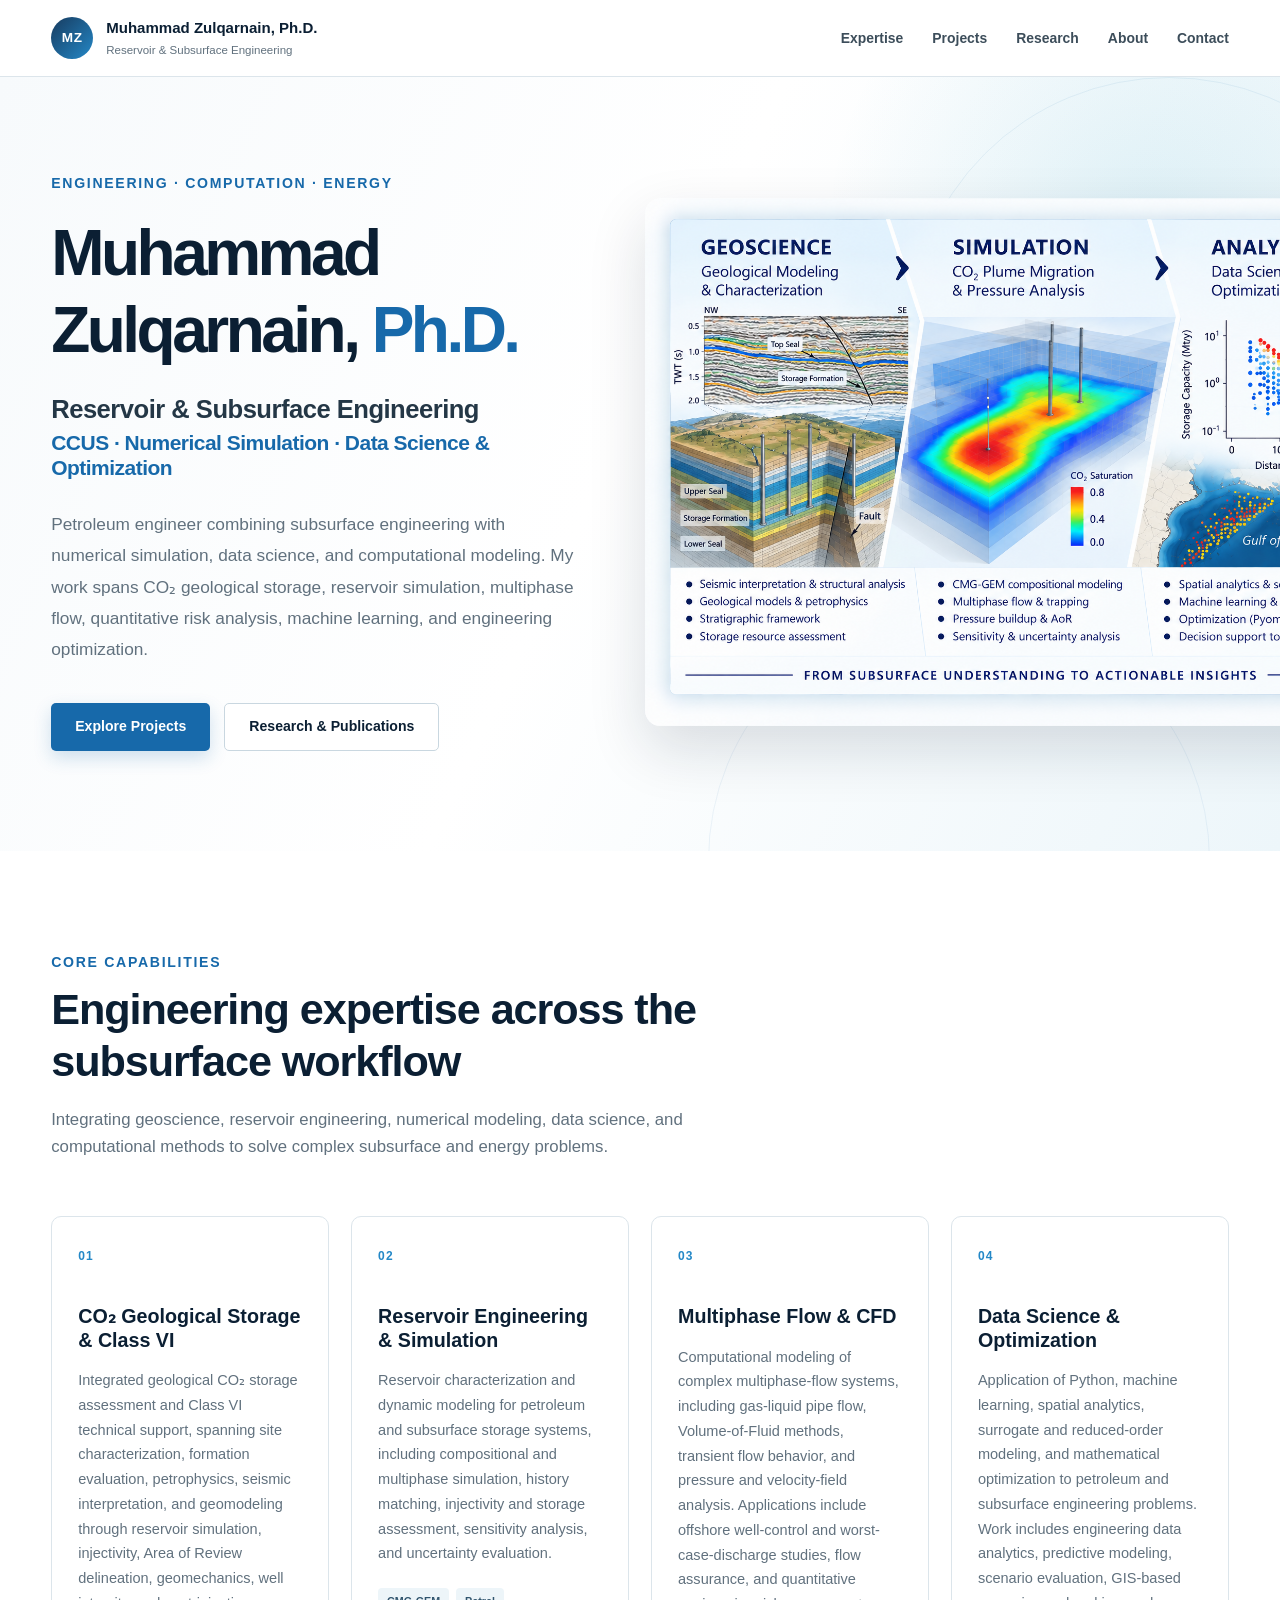
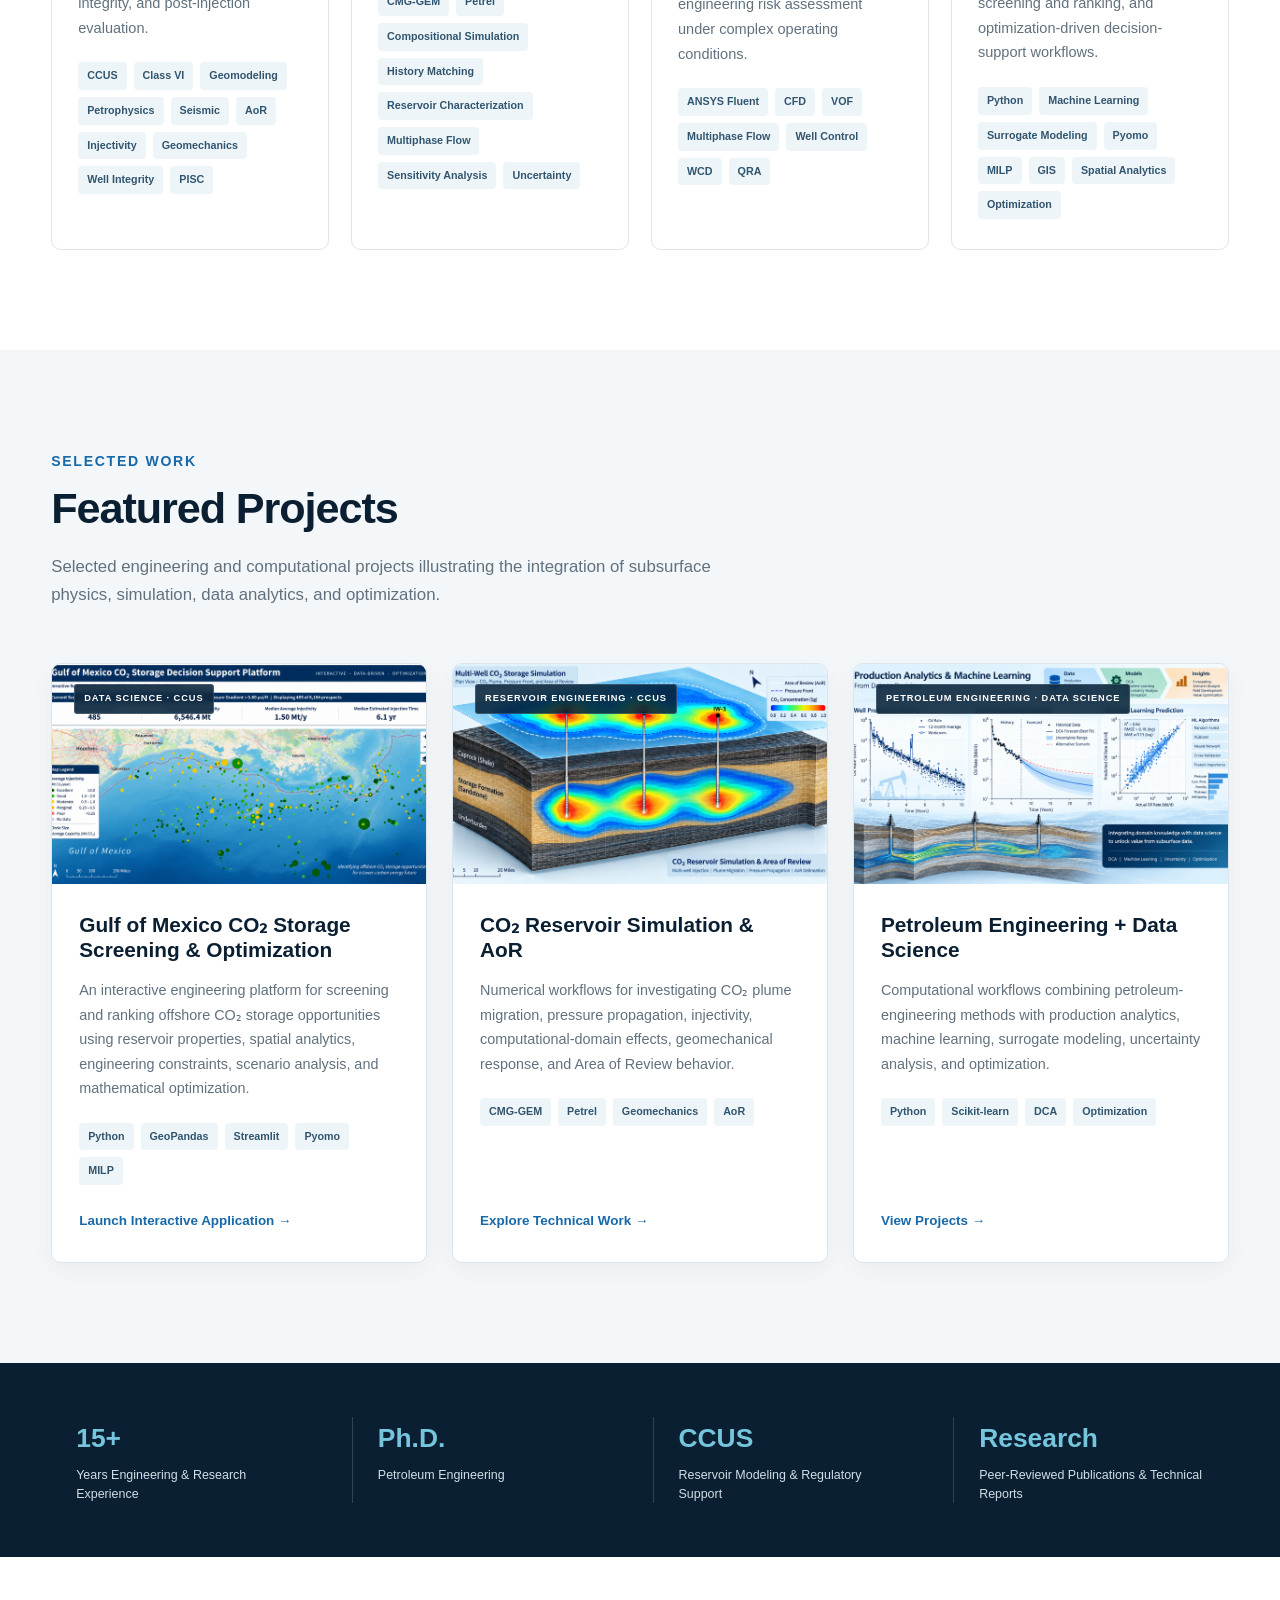
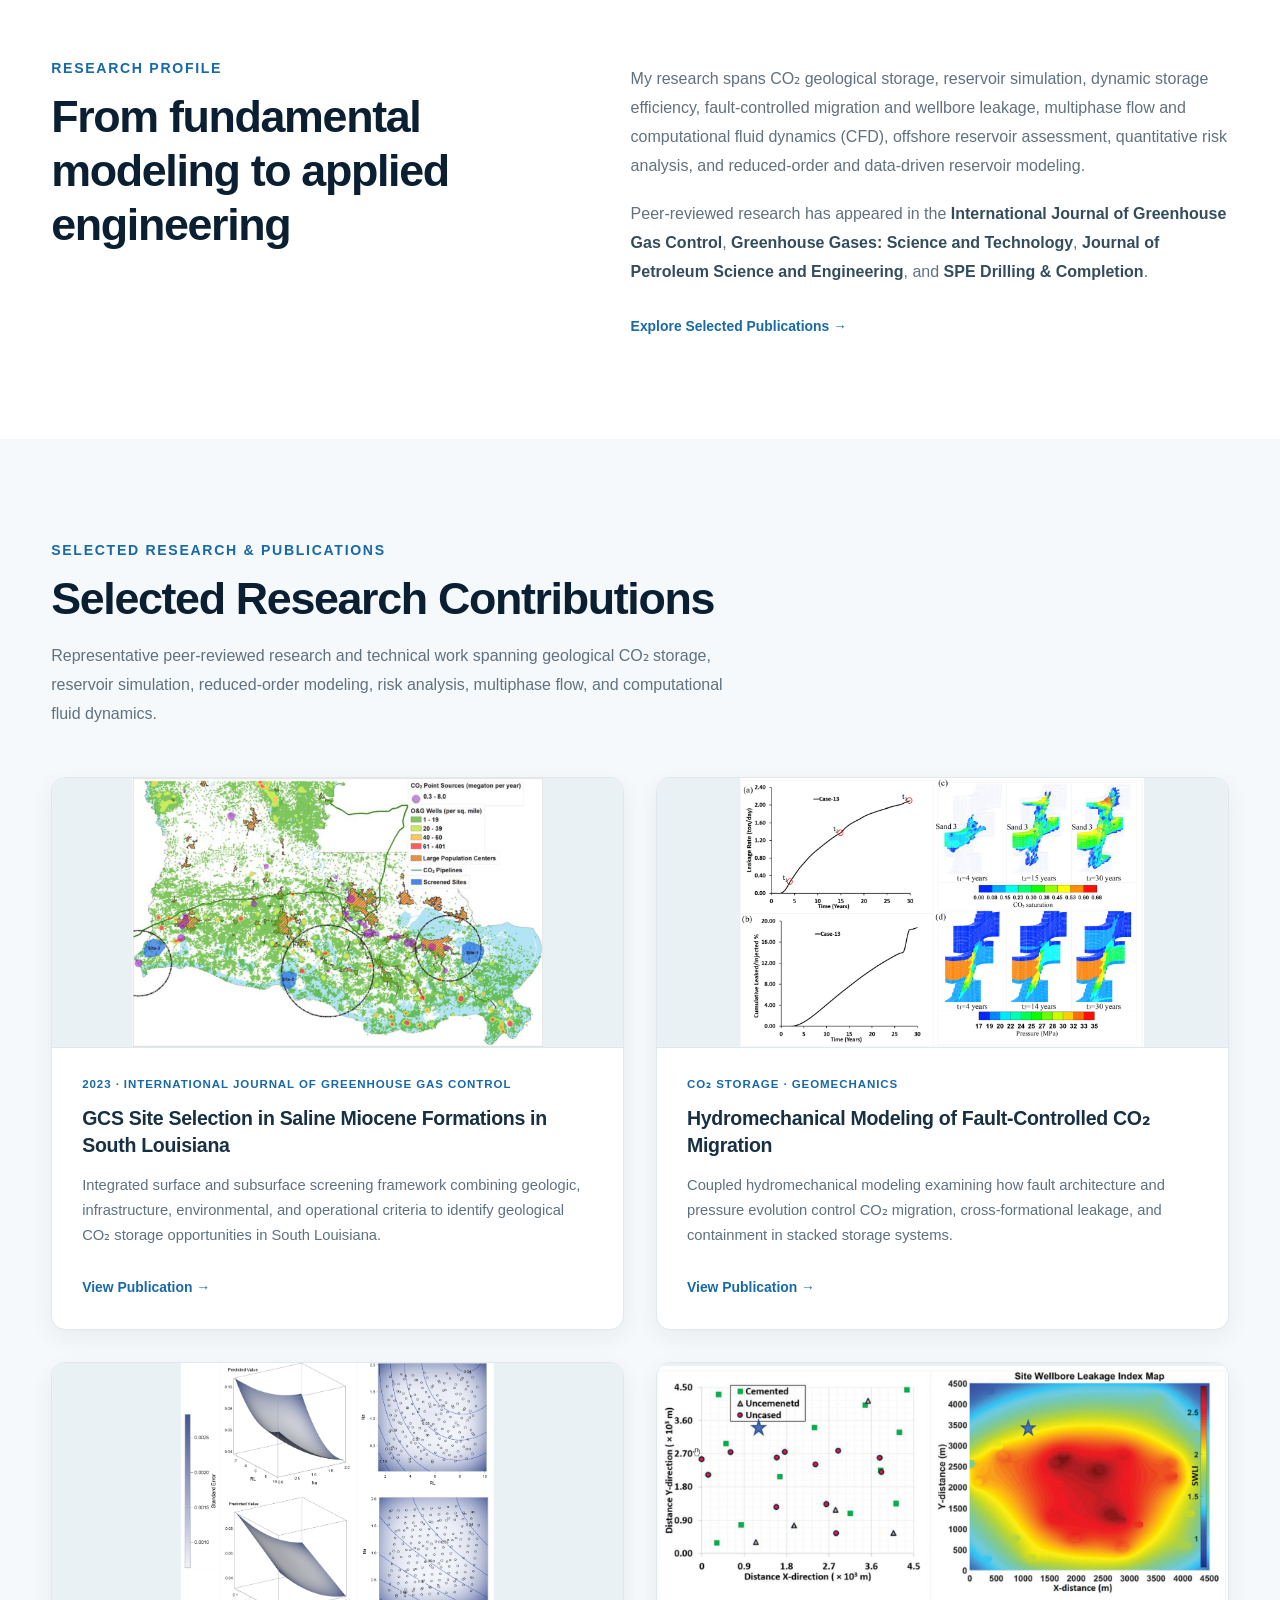
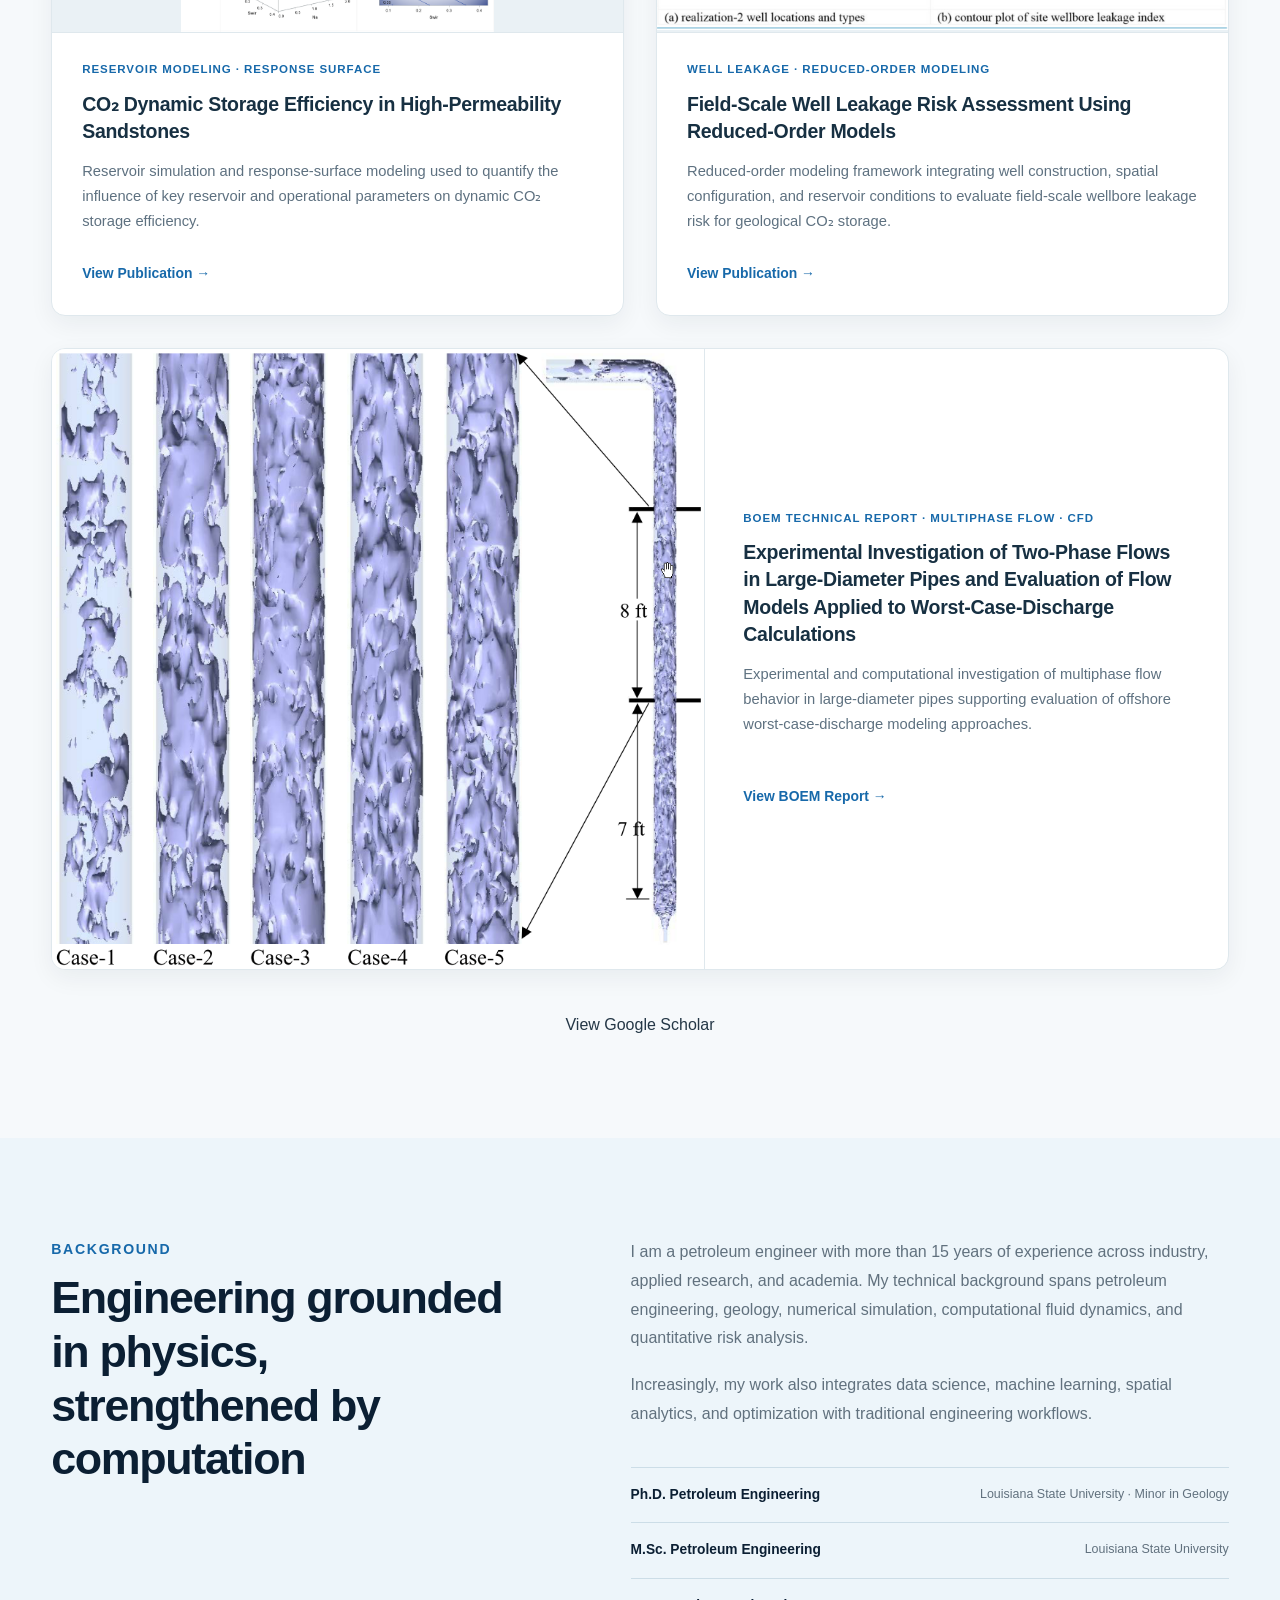
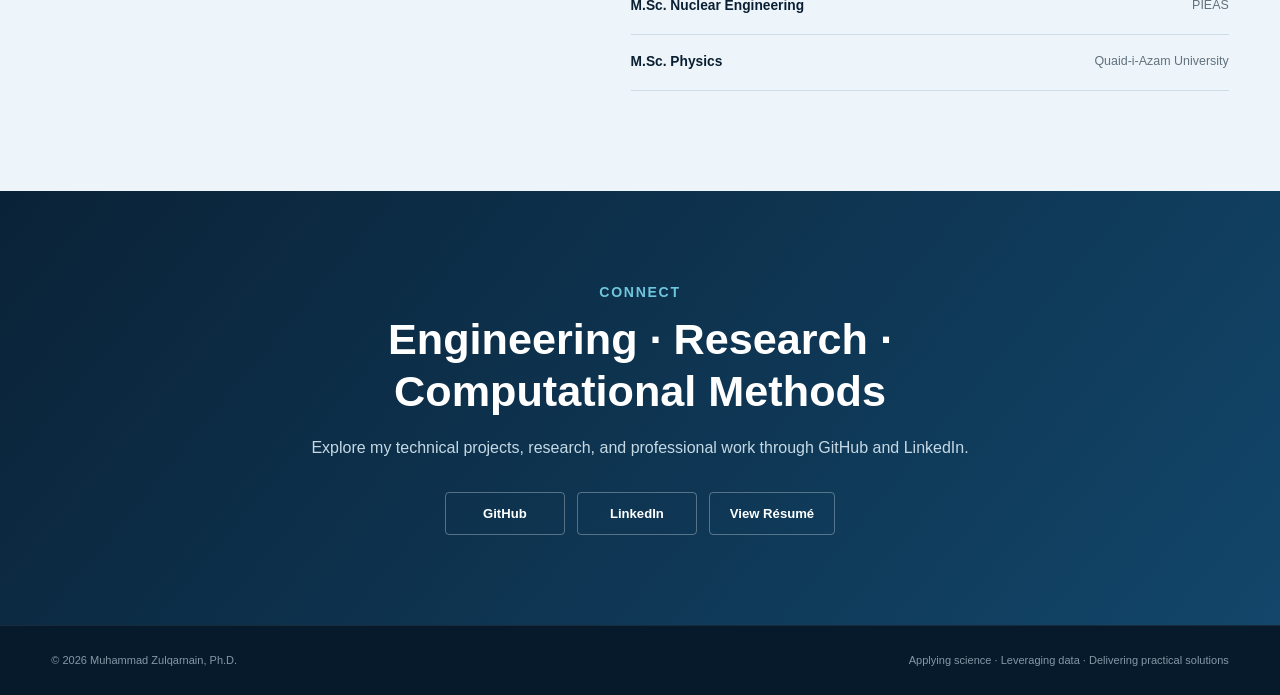
==== commit a2cca677: "Update index.html" ====
--- a/index.html
+++ b/index.html
@@ -205,11 +205,13 @@
         <h3>Multiphase Flow & CFD</h3>
 
         <p>
-          Computational modeling of complex multiphase-flow systems,
-          including gas-liquid pipe flow, Volume-of-Fluid methods,
-          offshore well-control and worst-case-discharge applications,
-          and quantitative engineering risk analysis.
-        </p>
+  Computational modeling of complex multiphase-flow systems,
+  including gas-liquid pipe flow, Volume-of-Fluid methods,
+  transient flow behavior, and pressure and velocity-field analysis.
+  Applications include offshore well-control and worst-case-discharge
+  studies, flow assurance, and quantitative engineering risk assessment
+  under complex operating conditions.
+</p>
 
         <div class="tags">
   <span>ANSYS Fluent</span>
@@ -232,10 +234,13 @@
         <h3>Data Science & Optimization</h3>
 
         <p>
-          Application of Python, machine learning, spatial analytics,
-          surrogate modeling, and mathematical optimization to petroleum,
-          subsurface, and engineering decision-support problems.
-        </p>
+  Application of Python, machine learning, spatial analytics,
+  surrogate and reduced-order modeling, and mathematical optimization
+  to petroleum and subsurface engineering problems. Work includes
+  engineering data analytics, predictive modeling, scenario evaluation,
+  GIS-based screening and ranking, and optimization-driven
+  decision-support workflows.
+</p>
 
         <div class="tags">
   <span>Python</span>
@@ -840,6 +845,14 @@
          rel="noopener noreferrer">
         LinkedIn
       </a>
+      <a
+  href="Muhammad-Zulqarnain-Resume.pdf"
+  class="btn btn-secondary"
+  target="_blank"
+  rel="noopener noreferrer"
+>
+  View Résumé
+</a>
 
     </div>
 
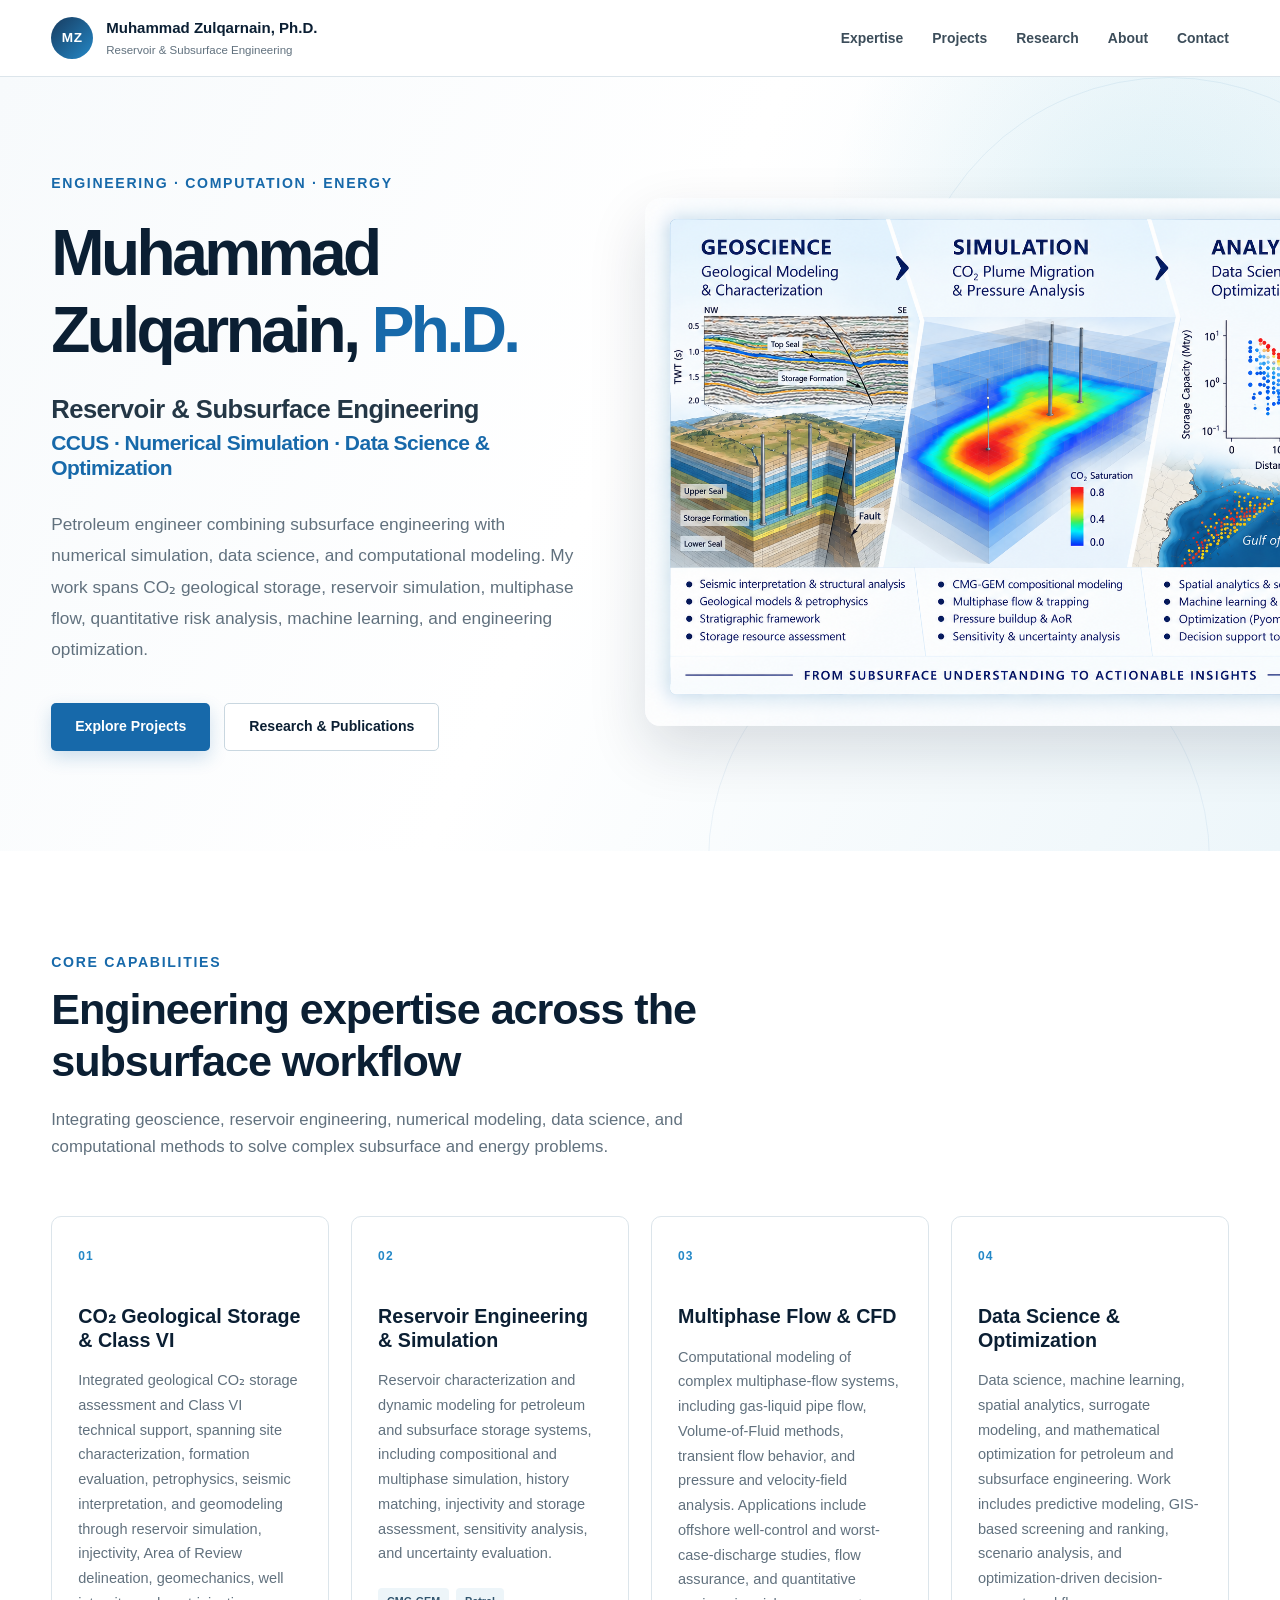
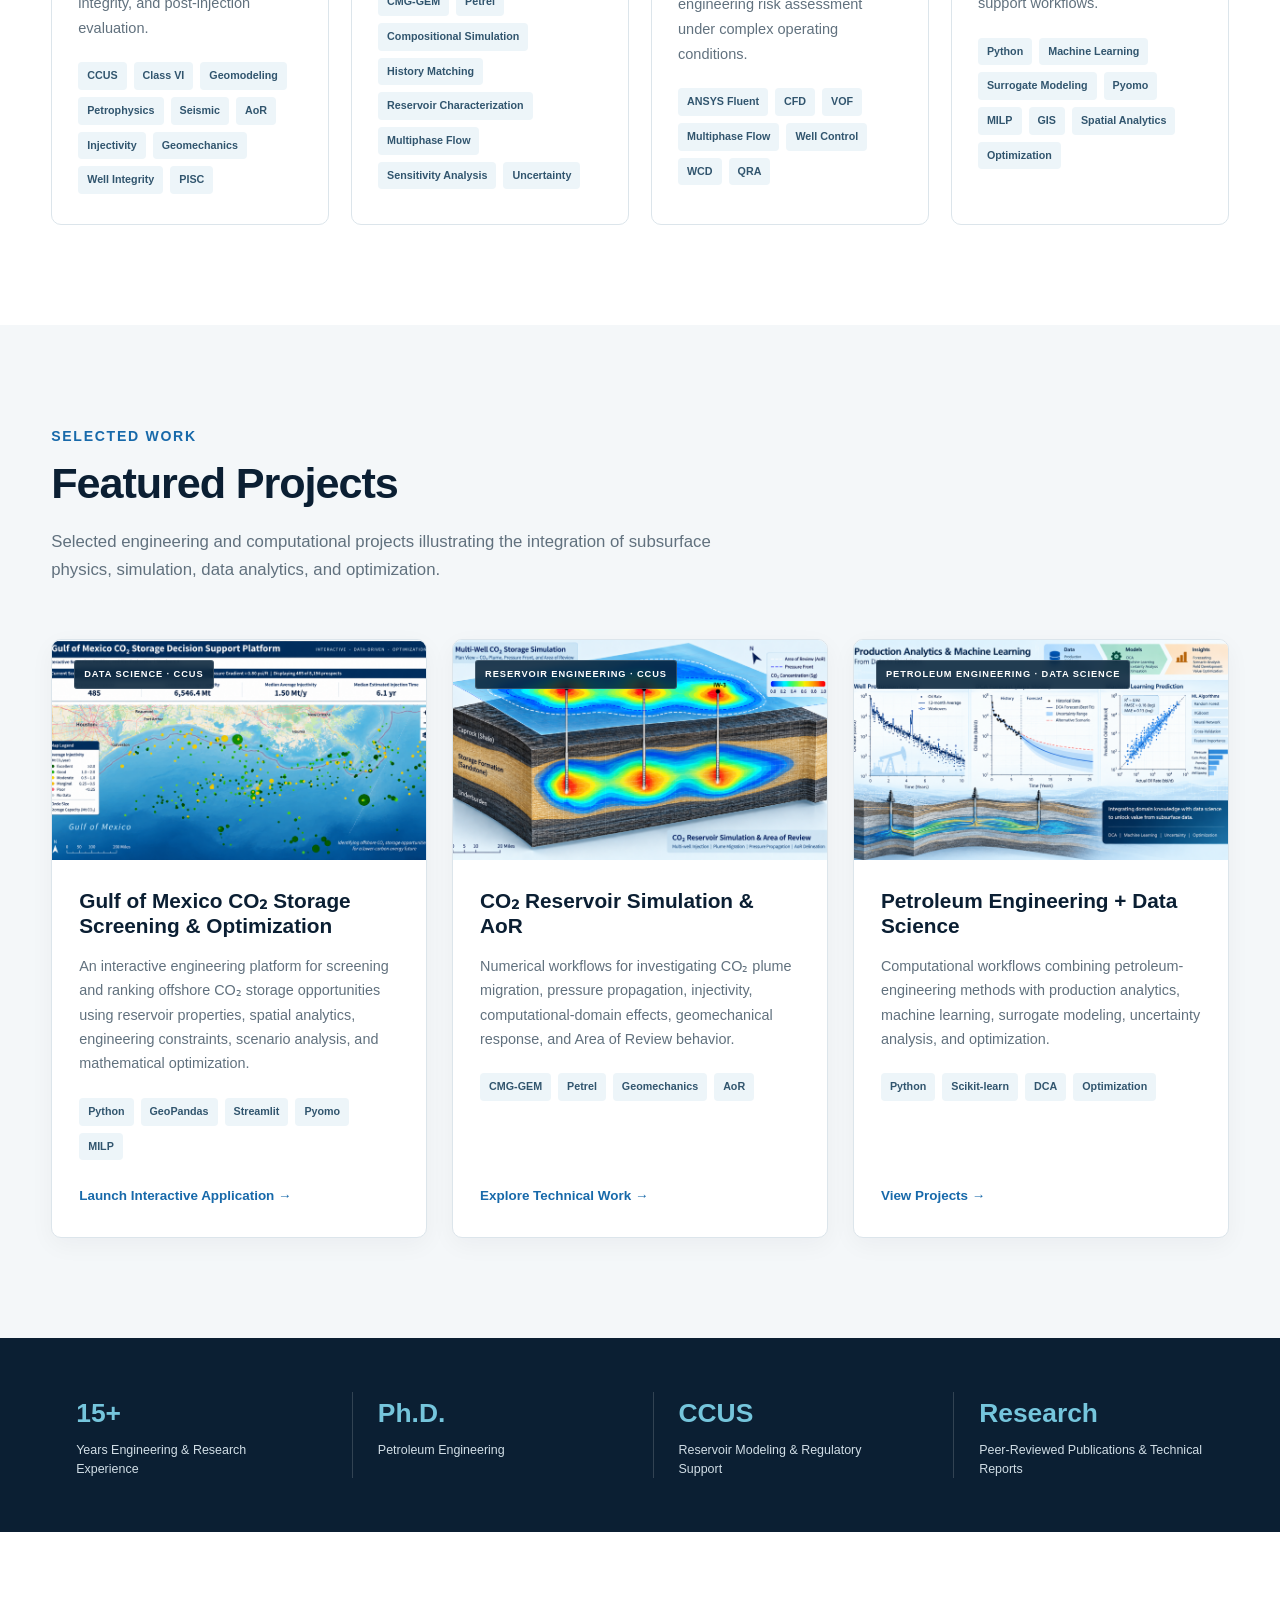
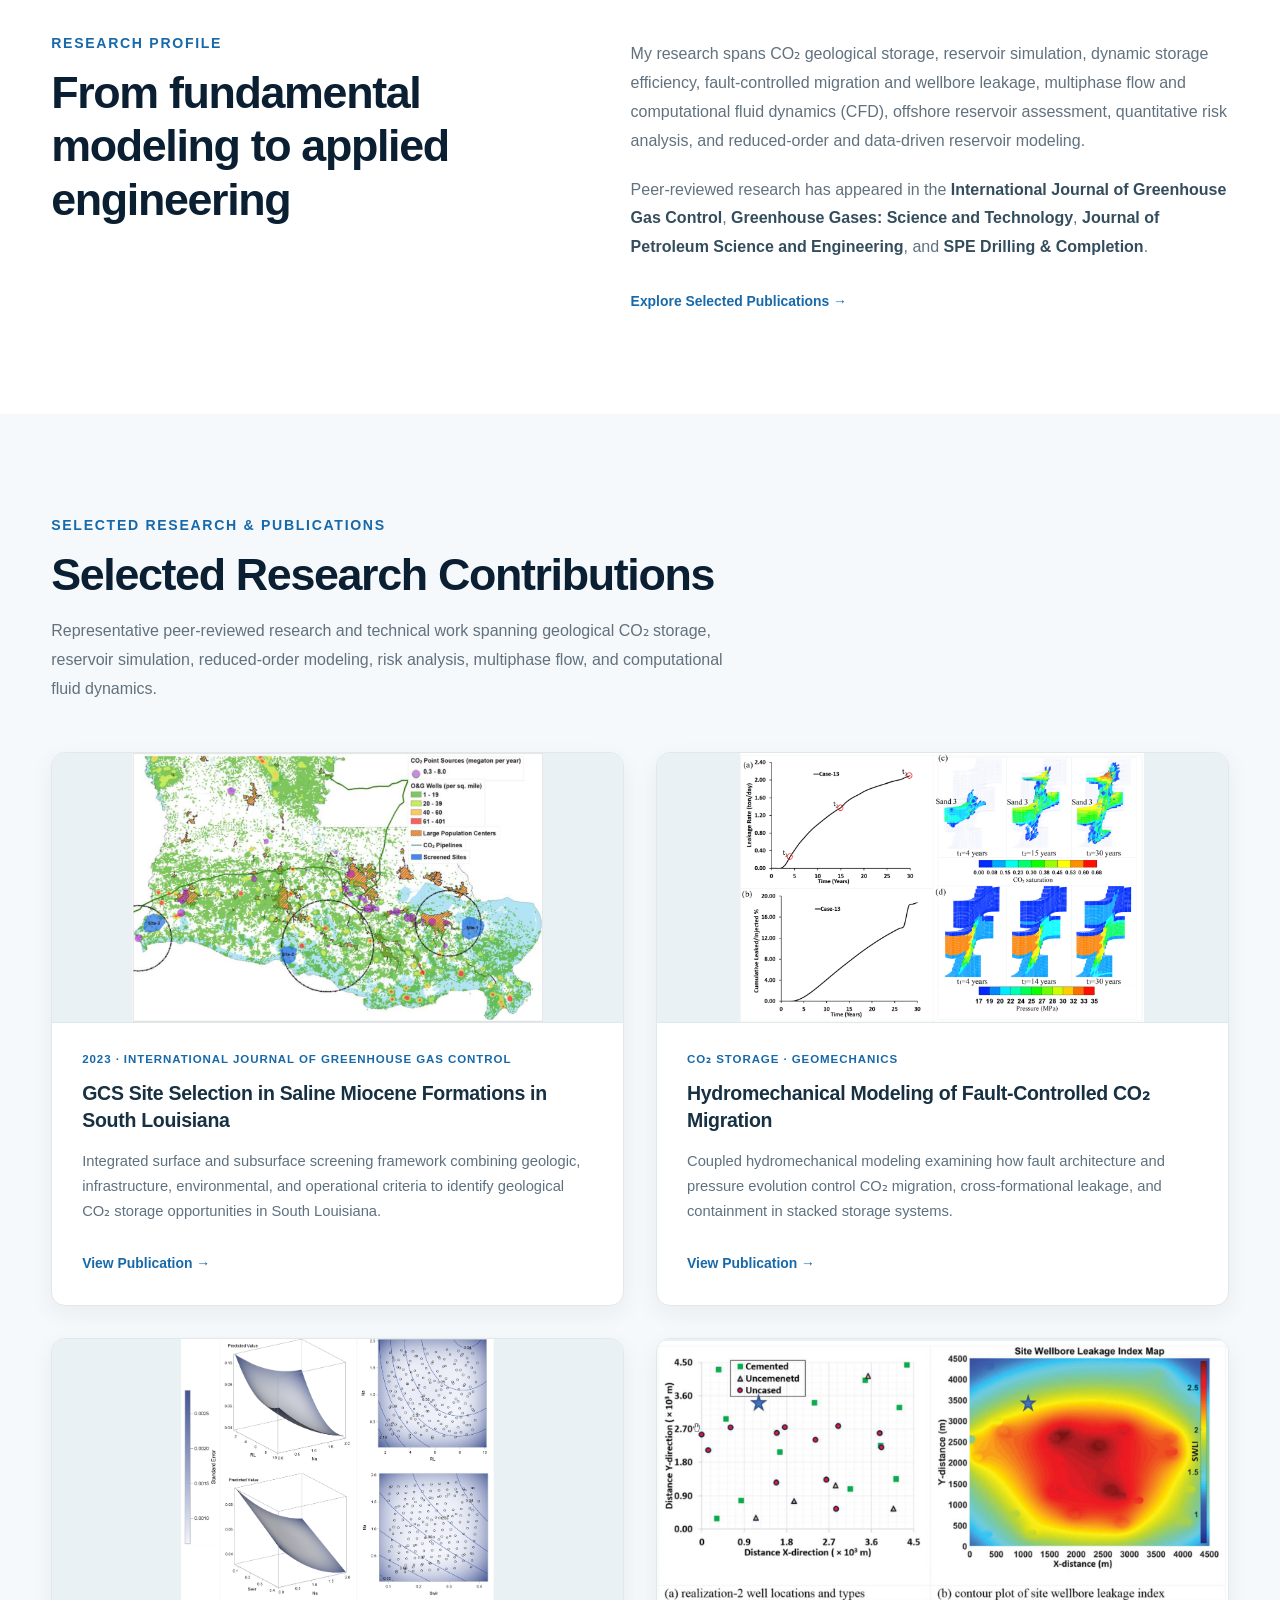
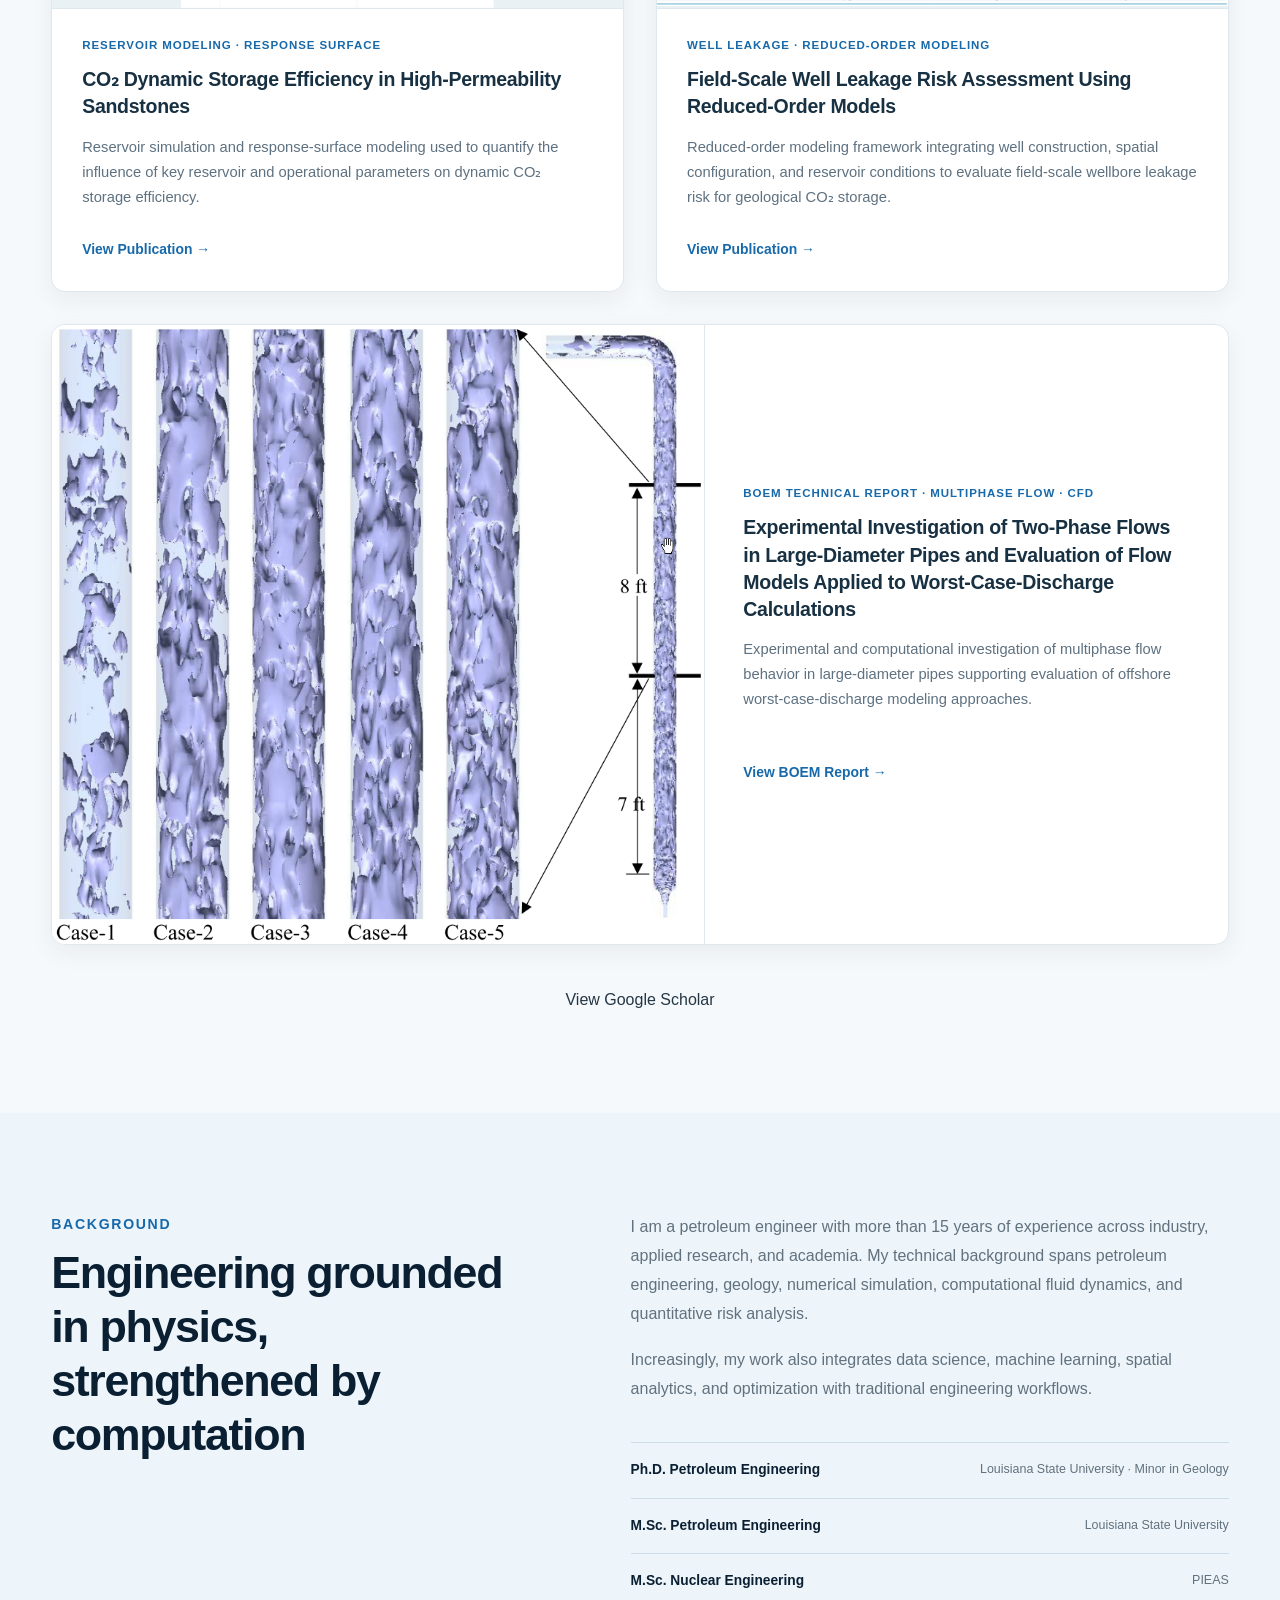
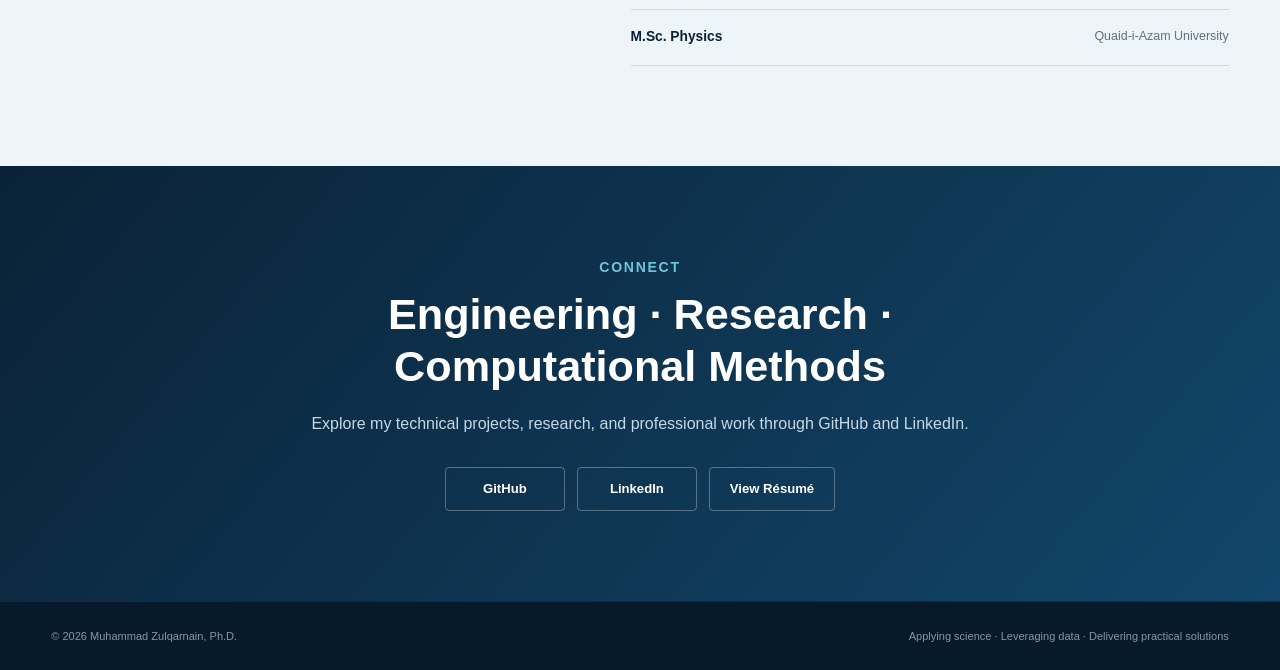
==== commit 1cfdc0c8: "Update index.html" ====
--- a/index.html
+++ b/index.html
@@ -233,13 +233,11 @@
 
         <h3>Data Science & Optimization</h3>
 
-        <p>
-  Application of Python, machine learning, spatial analytics,
-  surrogate and reduced-order modeling, and mathematical optimization
-  to petroleum and subsurface engineering problems. Work includes
-  engineering data analytics, predictive modeling, scenario evaluation,
-  GIS-based screening and ranking, and optimization-driven
-  decision-support workflows.
+       <p>
+  Data science, machine learning, spatial analytics, surrogate modeling,
+  and mathematical optimization for petroleum and subsurface engineering.
+  Work includes predictive modeling, GIS-based screening and ranking,
+  scenario analysis, and optimization-driven decision-support workflows.
 </p>
 
         <div class="tags">
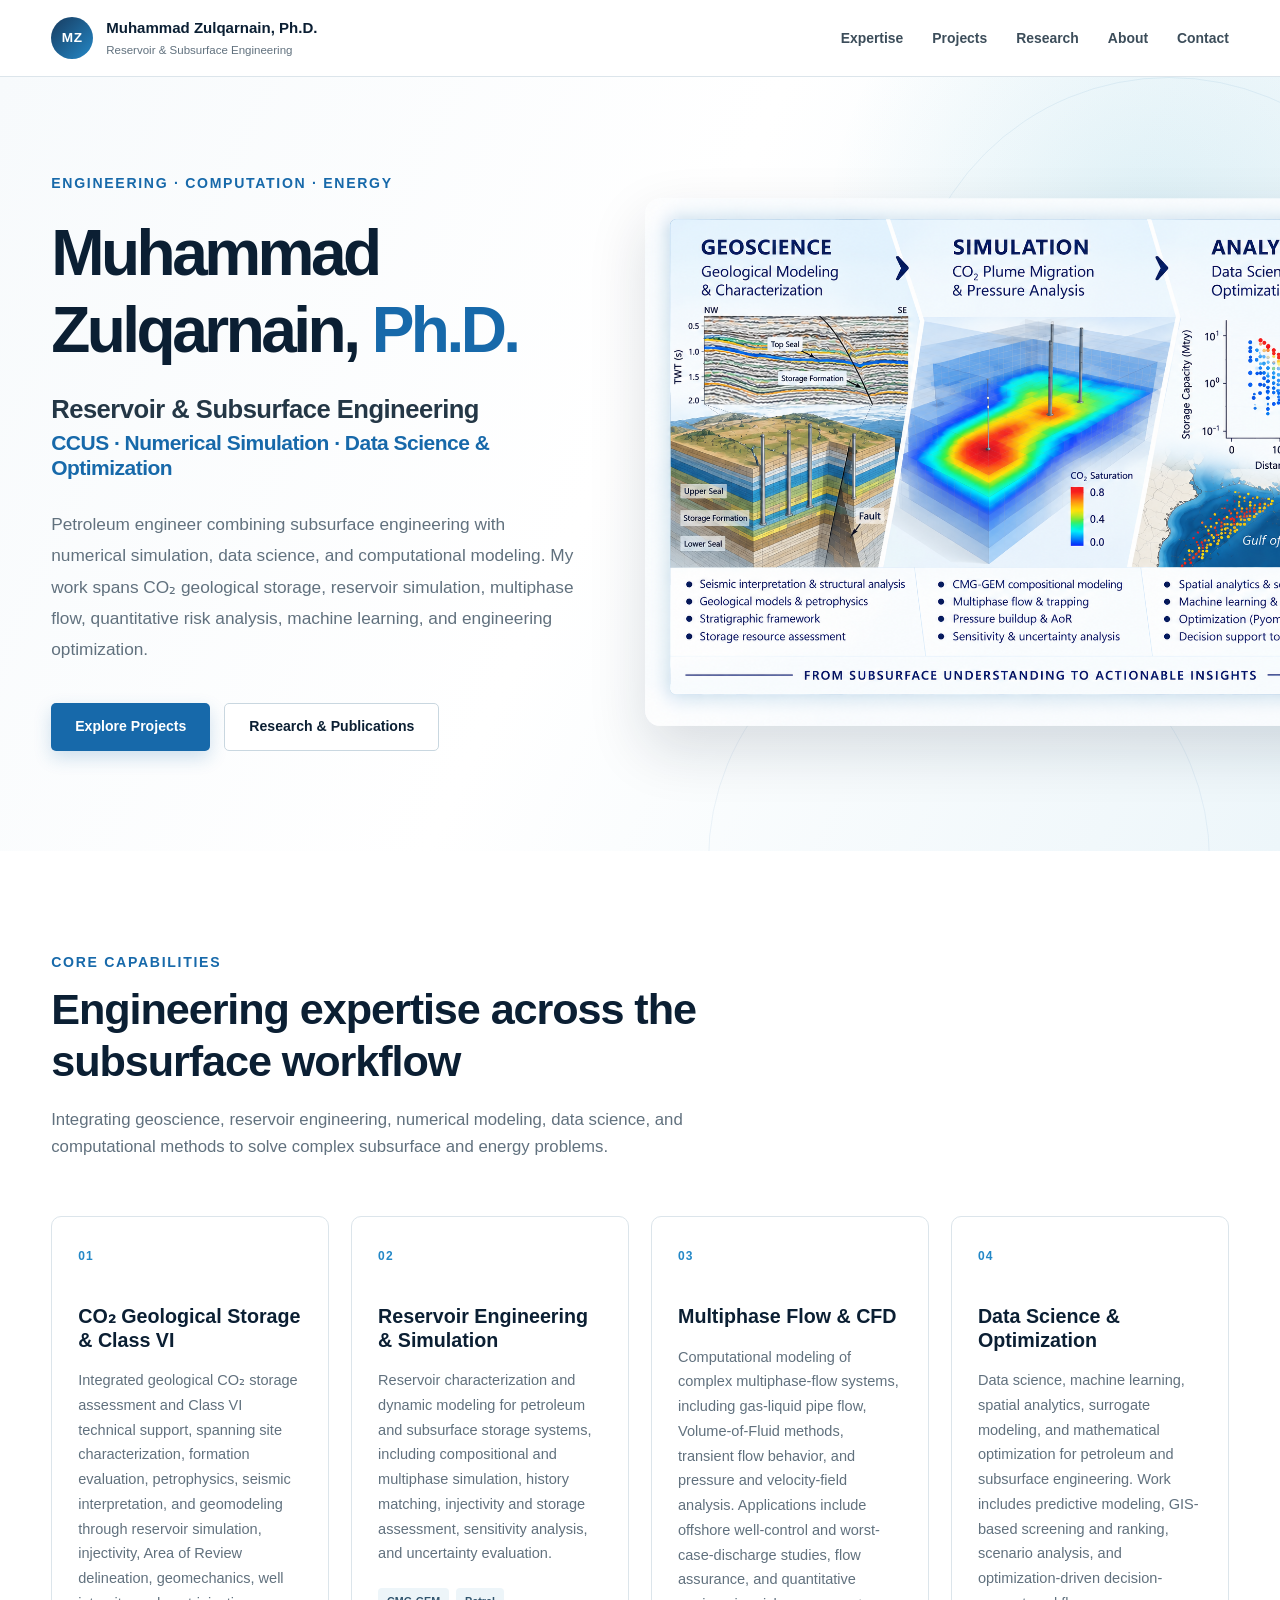
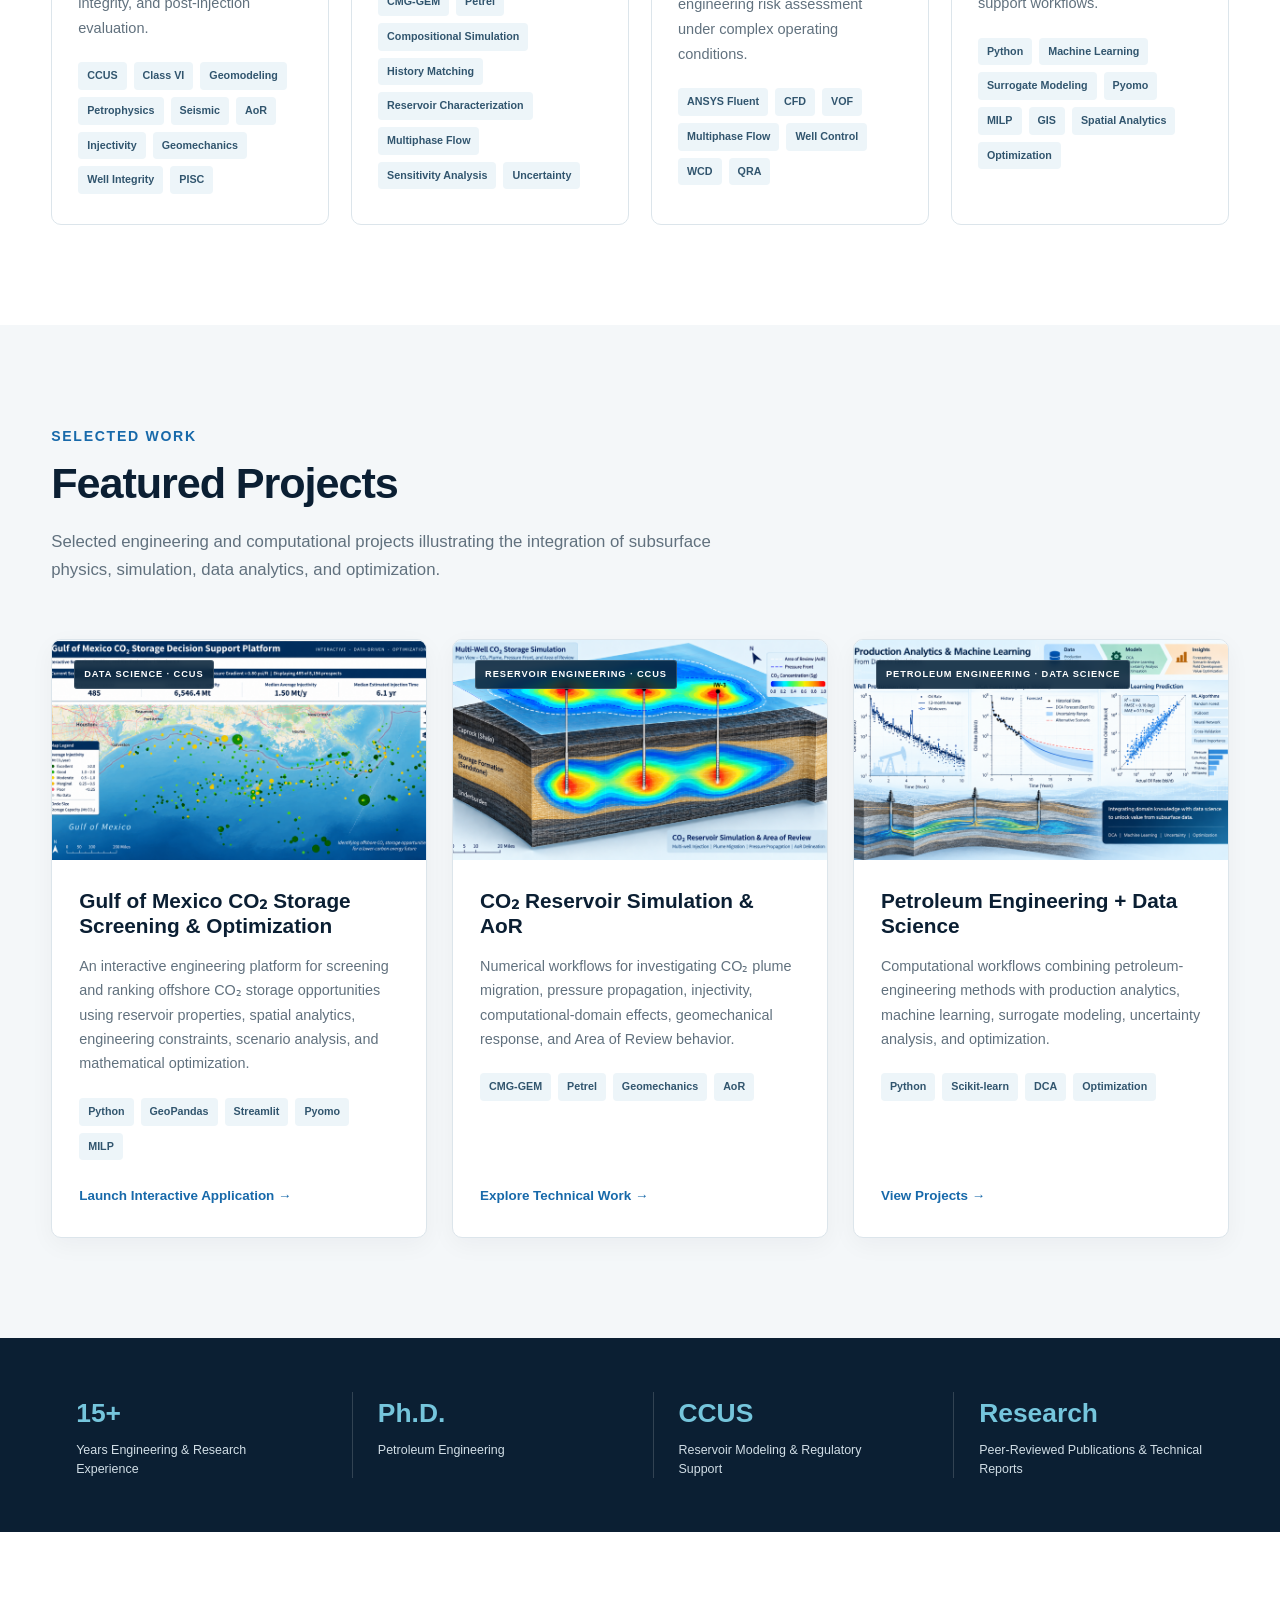
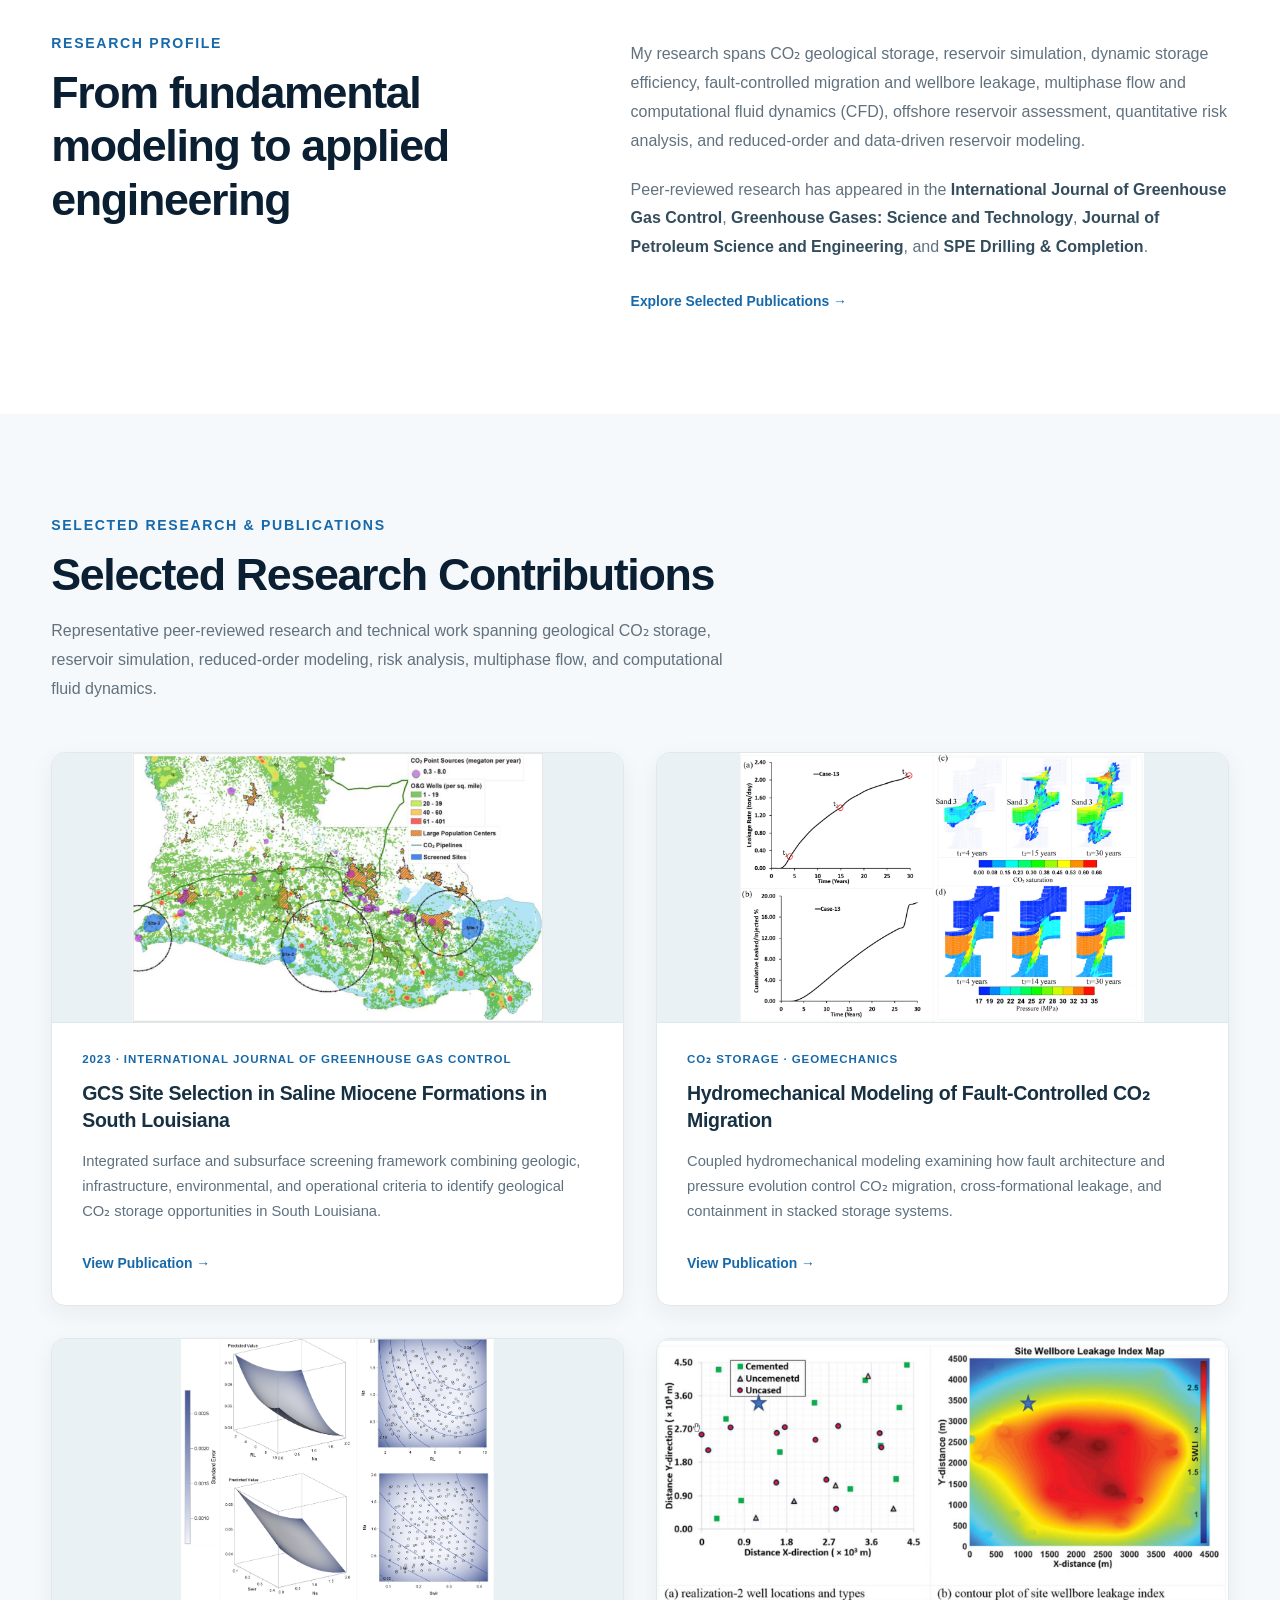
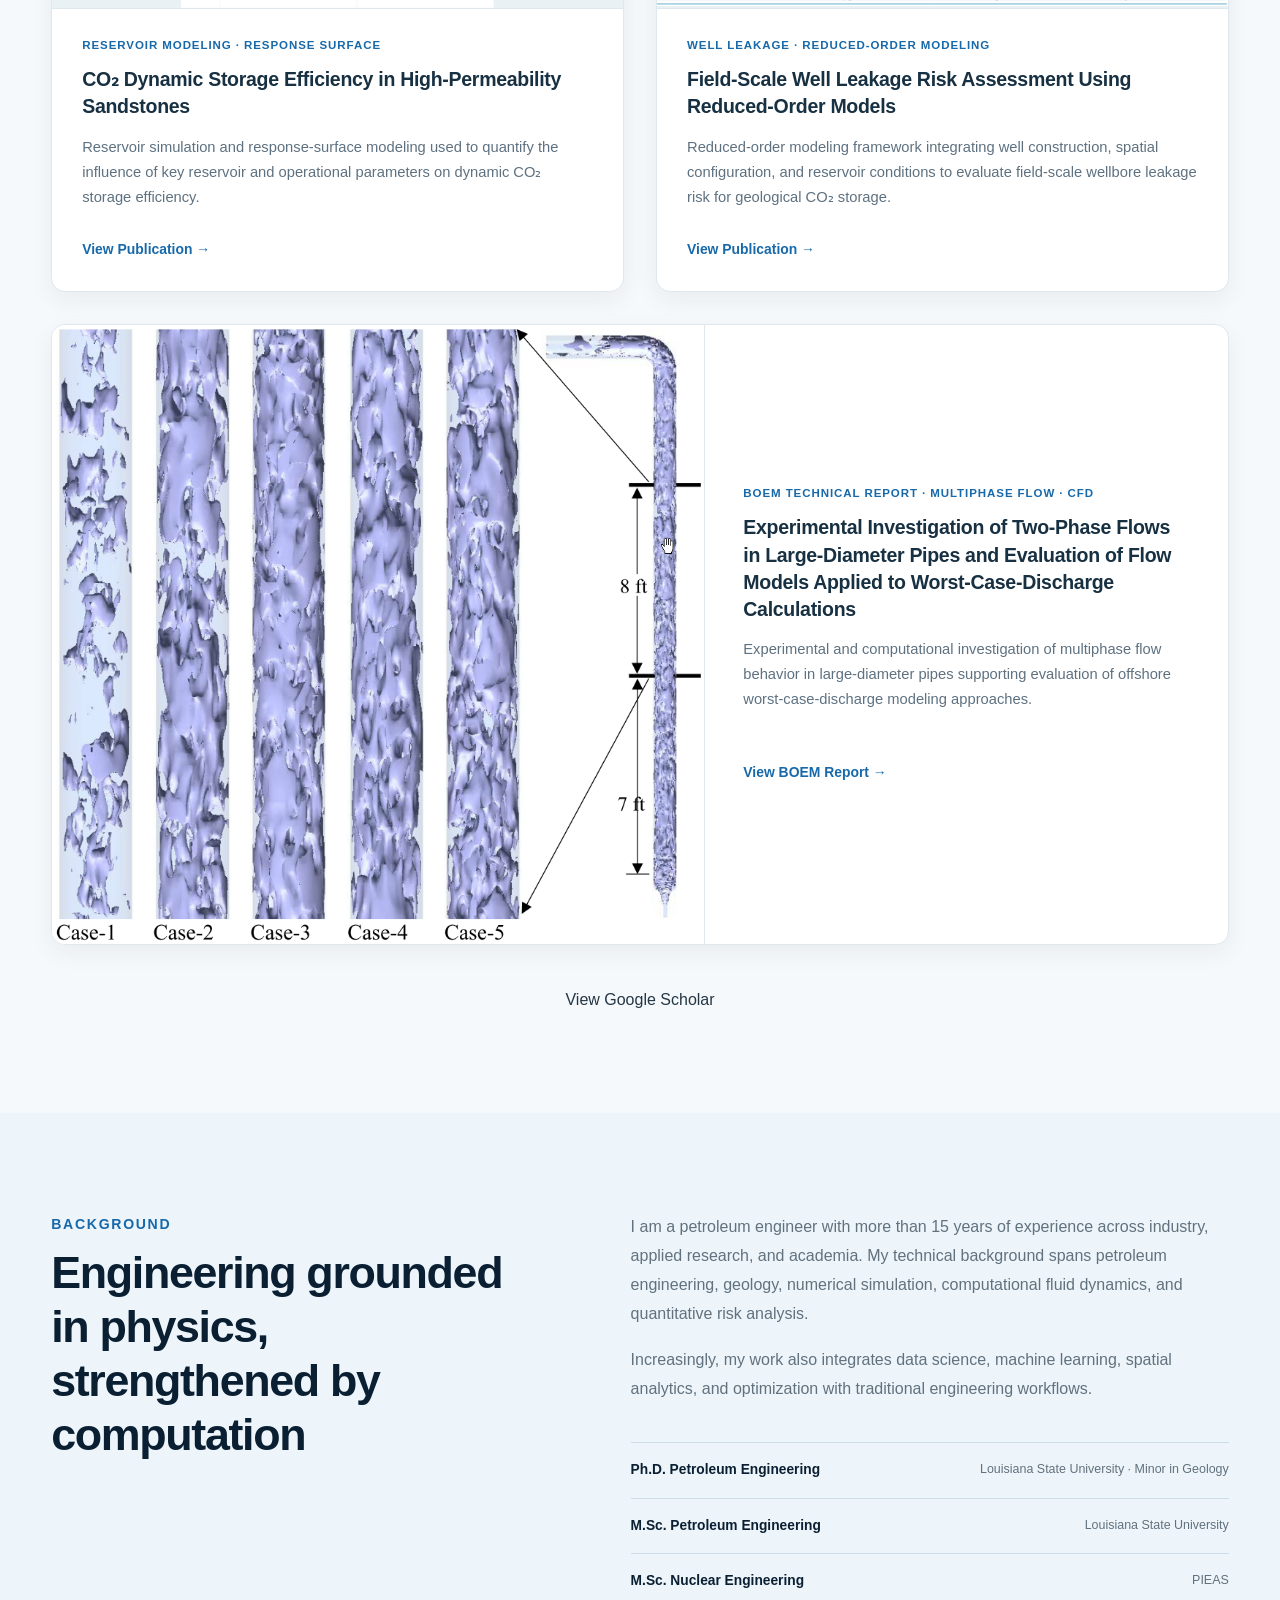
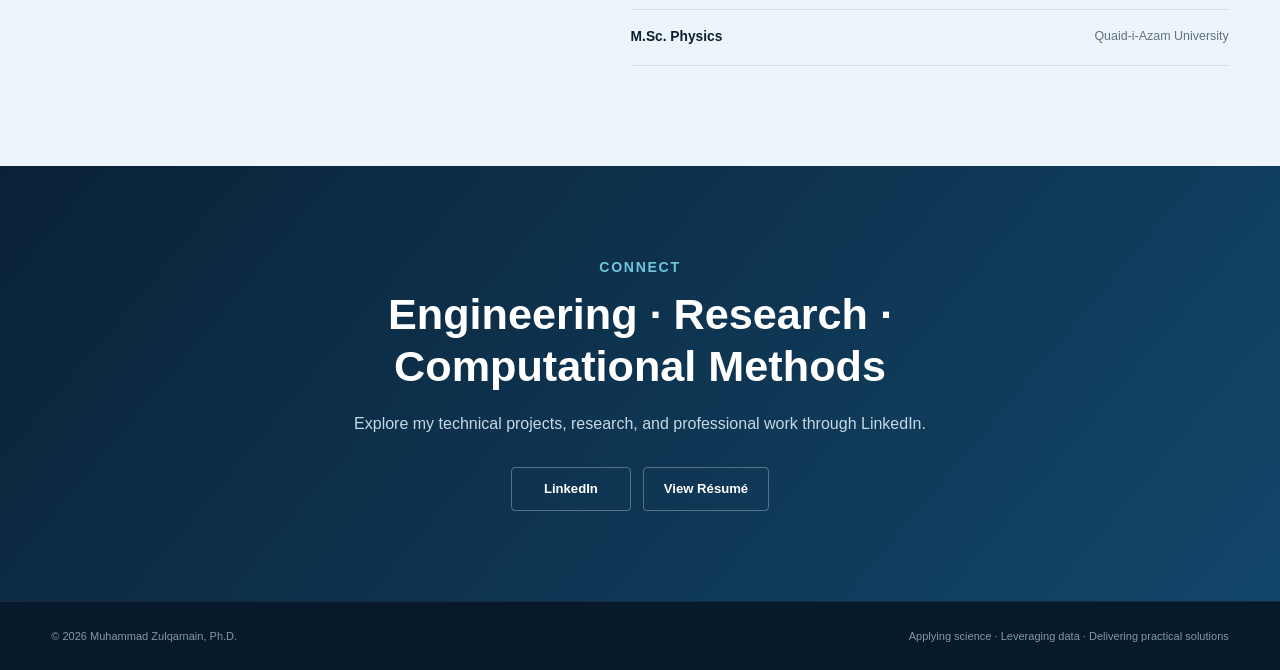
==== commit 342f529b: "Update index.html" ====
--- a/index.html
+++ b/index.html
@@ -826,19 +826,13 @@
 
     <p>
       Explore my technical projects, research, and professional work
-      through GitHub and LinkedIn.
+      through LinkedIn.
     </p>
 
 
     <div class="contact-links">
 
-      <a href="https://github.com/mzulqa1"
-         target="_blank"
-         rel="noopener noreferrer">
-        GitHub
-      </a>
-
-      <a href="https://www.linkedin.com/in/muhammadzulqarnain/"
+          <a href="https://www.linkedin.com/in/muhammadzulqarnain/"
          target="_blank"
          rel="noopener noreferrer">
         LinkedIn
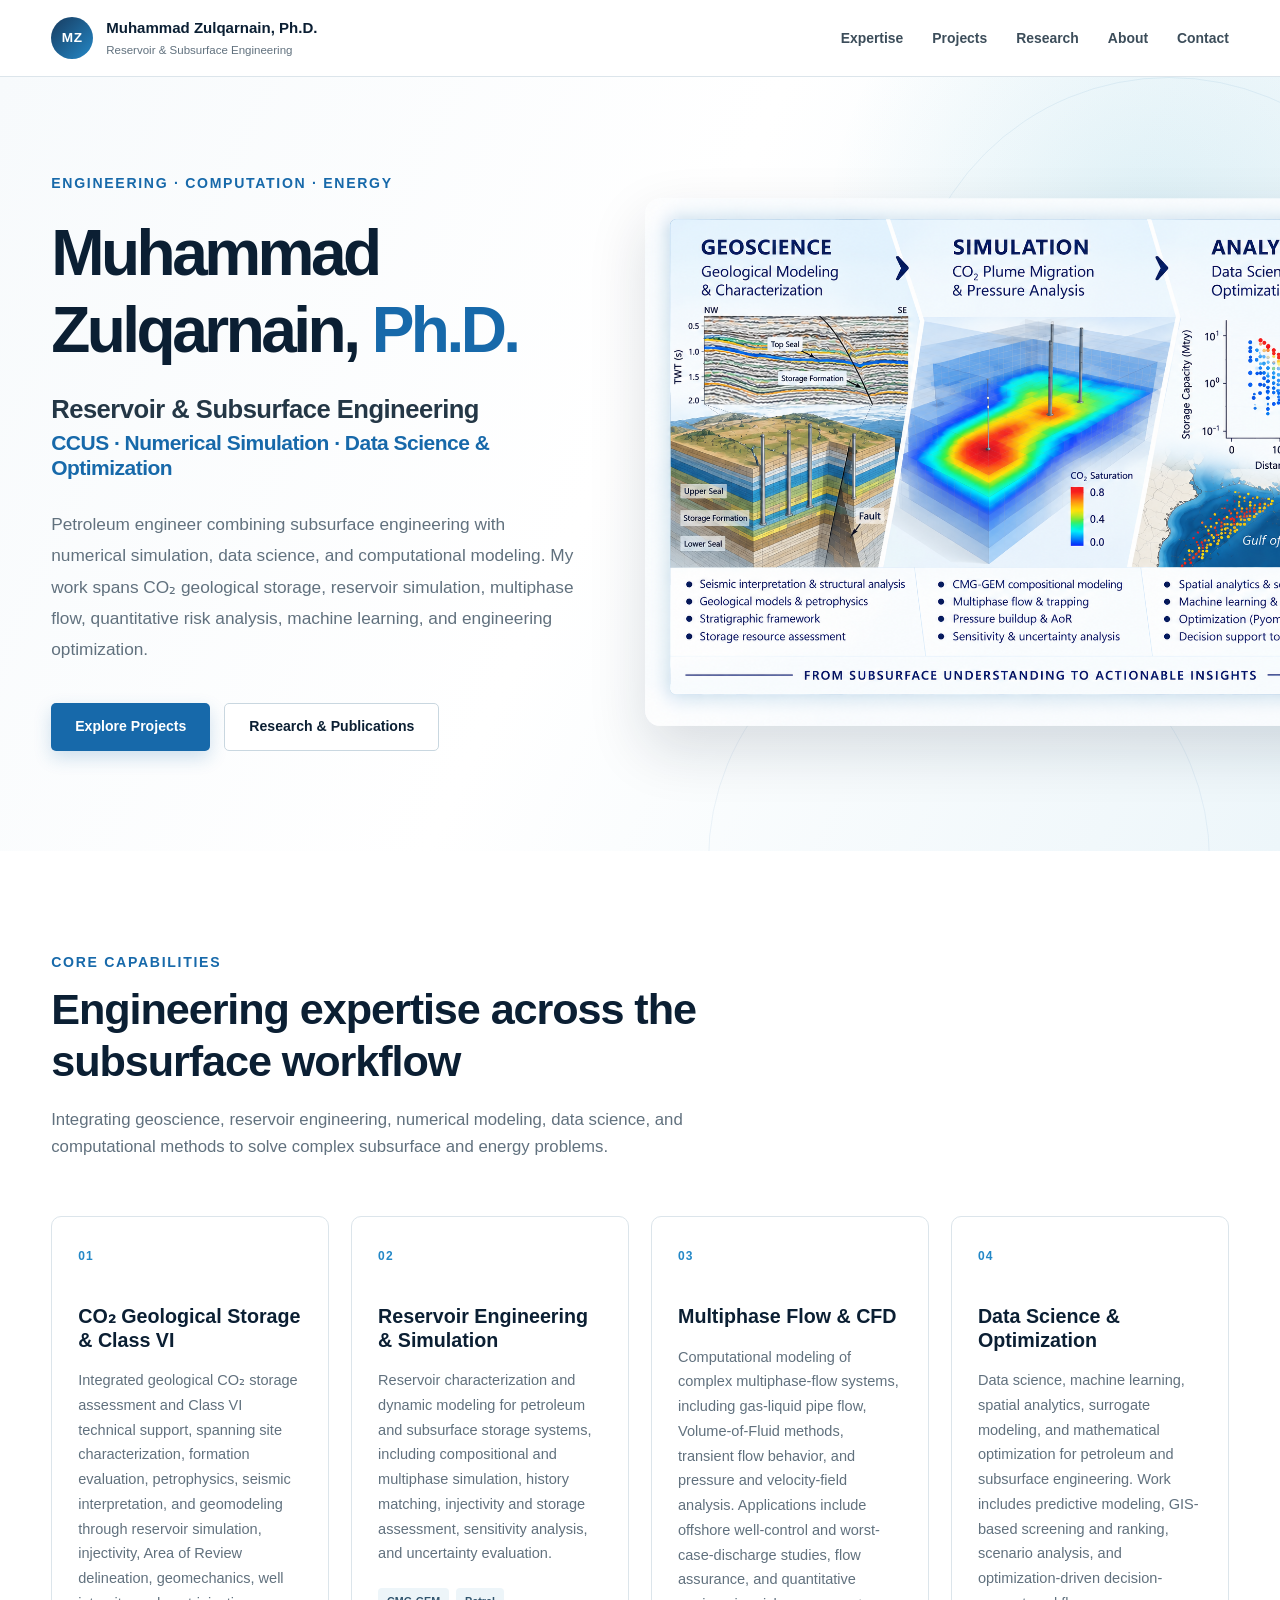
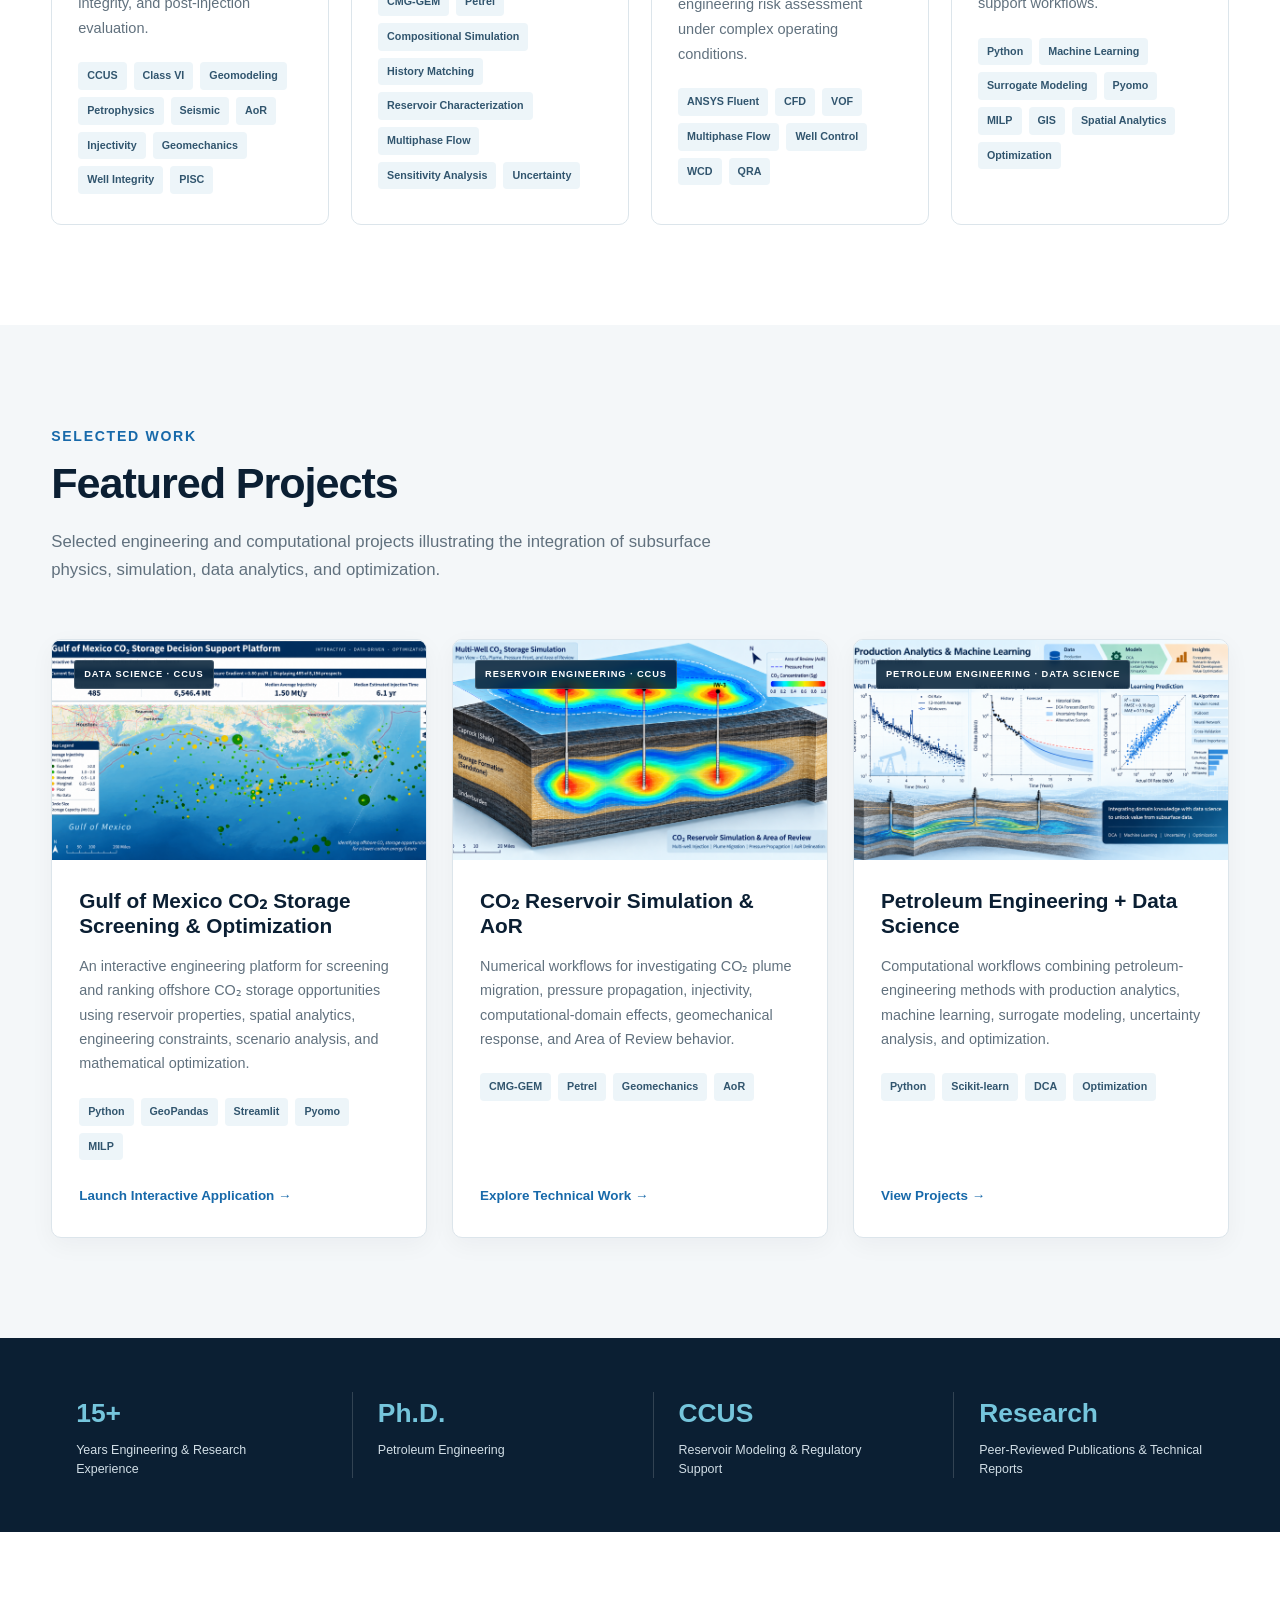
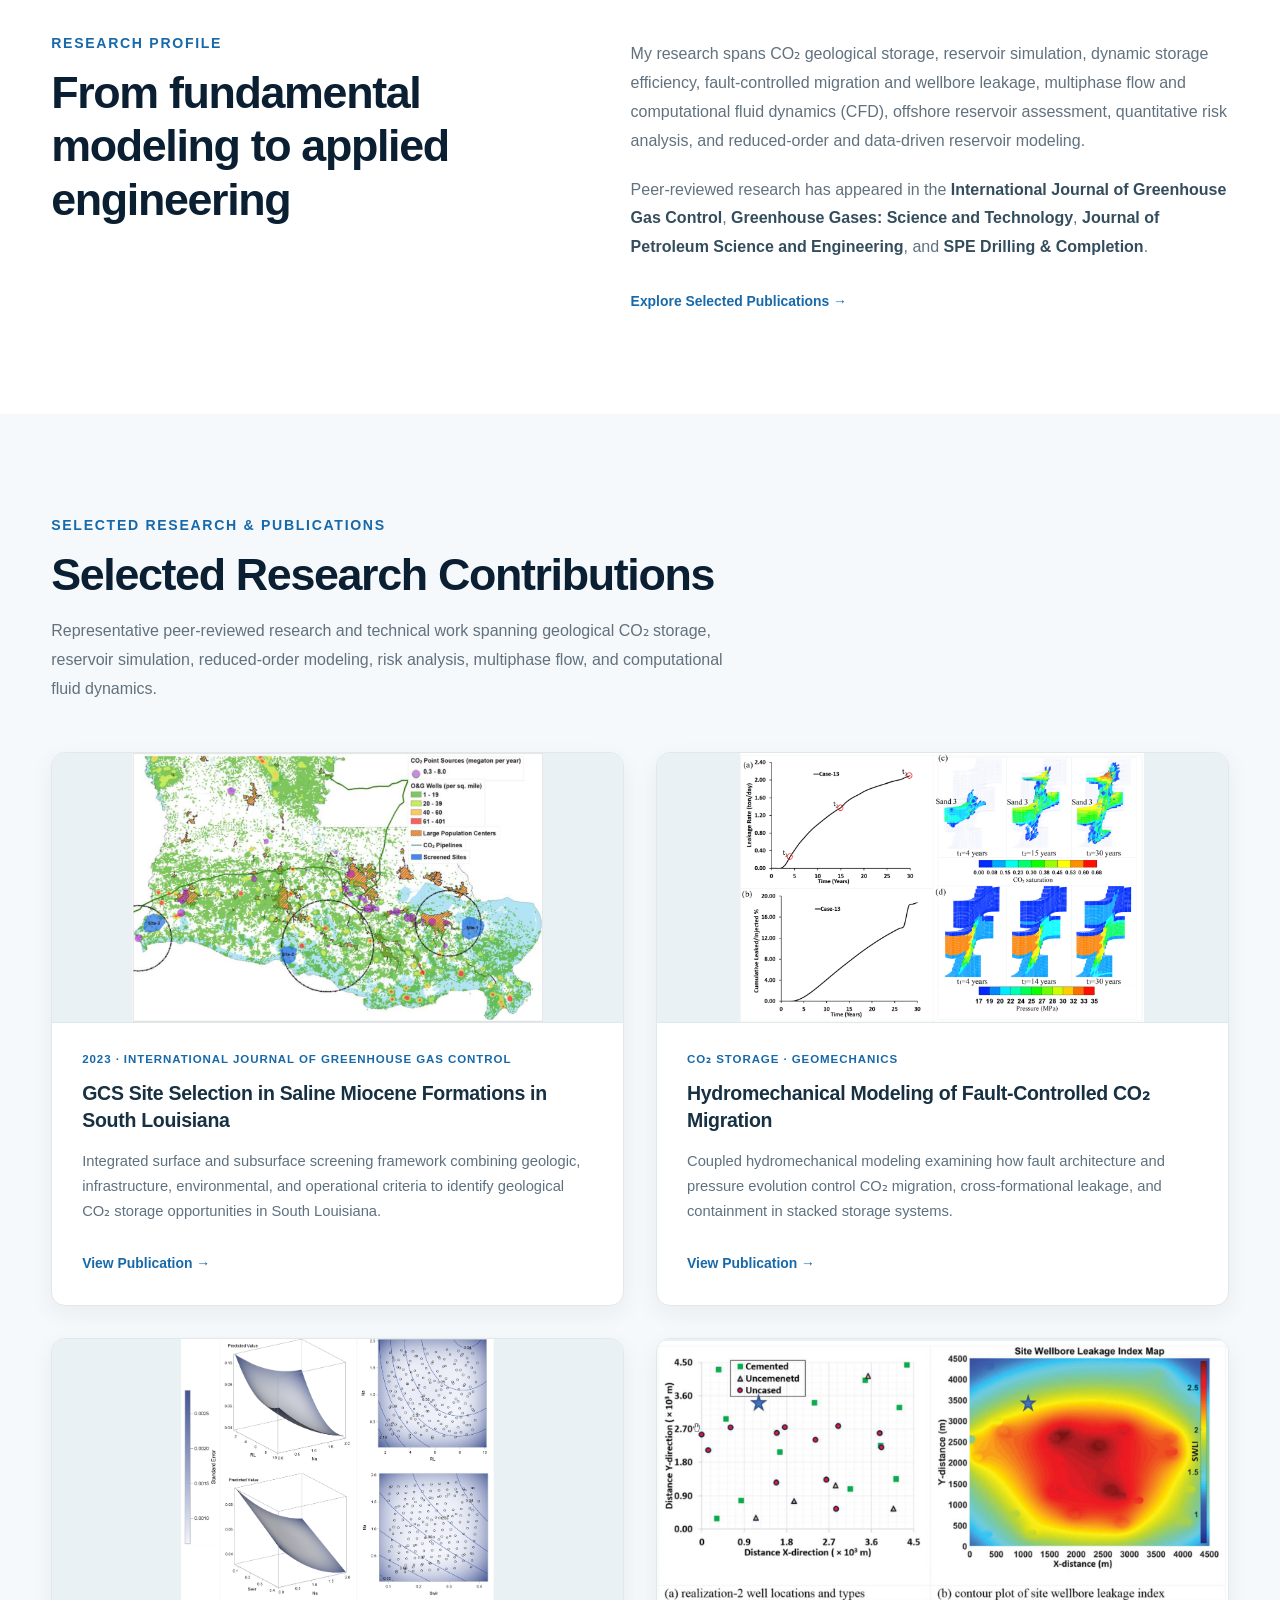
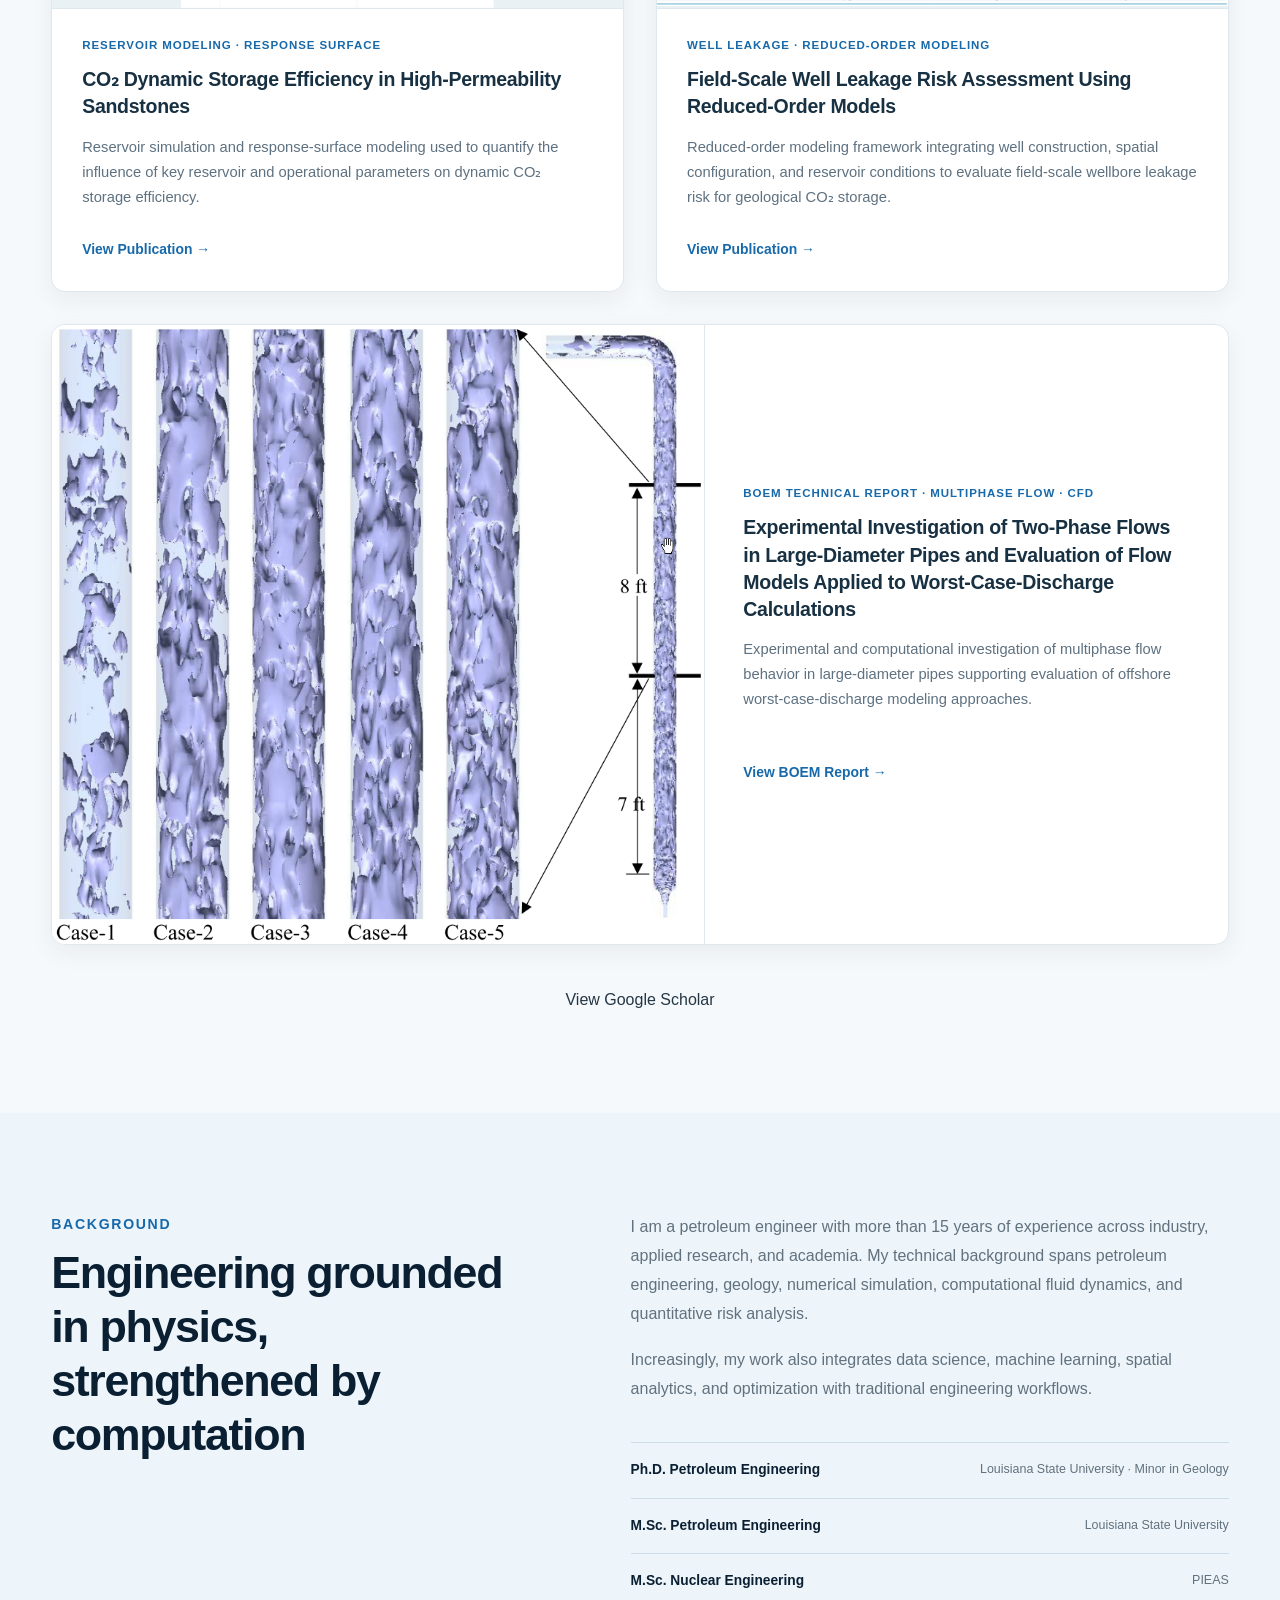
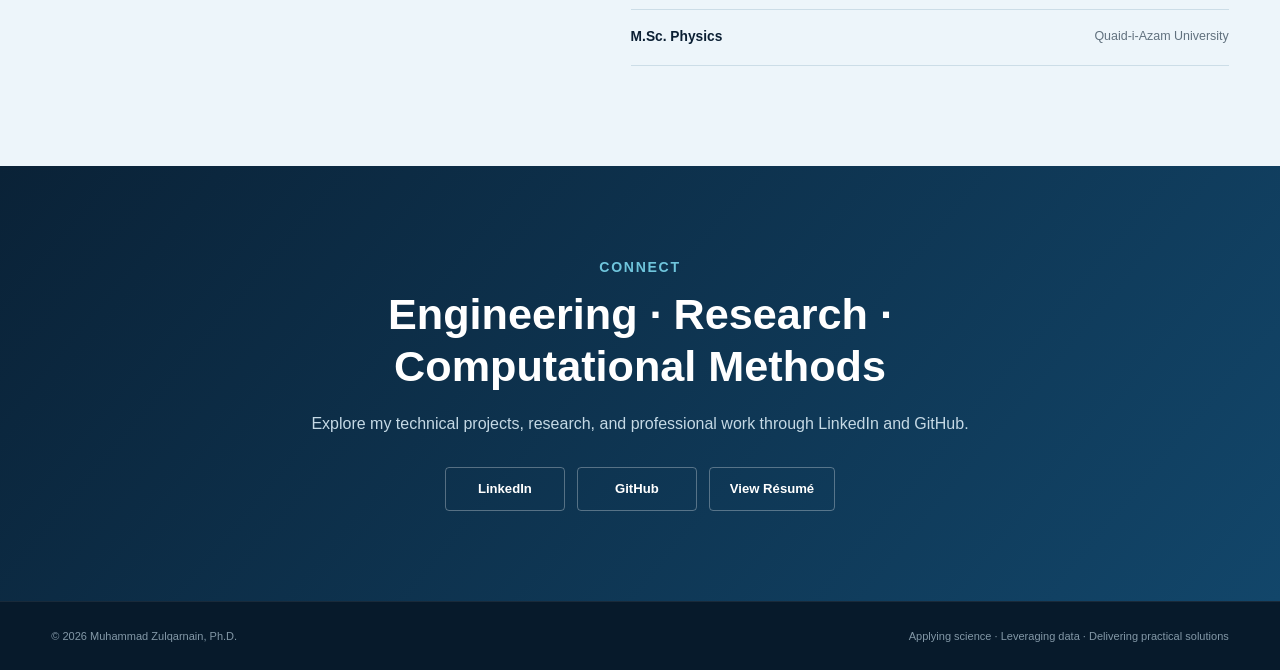
==== commit 42513186: "Update index.html" ====
--- a/index.html
+++ b/index.html
@@ -826,25 +826,32 @@
 
     <p>
       Explore my technical projects, research, and professional work
-      through LinkedIn.
+      through LinkedIn and GitHub.
     </p>
 
-
     <div class="contact-links">
 
-          <a href="https://www.linkedin.com/in/muhammadzulqarnain/"
-         target="_blank"
-         rel="noopener noreferrer">
+      <a
+        href="https://www.linkedin.com/in/muhammadzulqarnain/"
+        target="_blank"
+        rel="noopener noreferrer">
         LinkedIn
       </a>
+
       <a
-  href="Muhammad-Zulqarnain-Resume.pdf"
-  class="btn btn-secondary"
-  target="_blank"
-  rel="noopener noreferrer"
->
-  View Résumé
-</a>
+        href="https://github.com/mzulqa1"
+        target="_blank"
+        rel="noopener noreferrer">
+        GitHub
+      </a>
+
+      <a
+        href="Muhammad-Zulqarnain-Resume.pdf"
+        class="btn btn-secondary"
+        target="_blank"
+        rel="noopener noreferrer">
+        View Résumé
+      </a>
 
     </div>
 
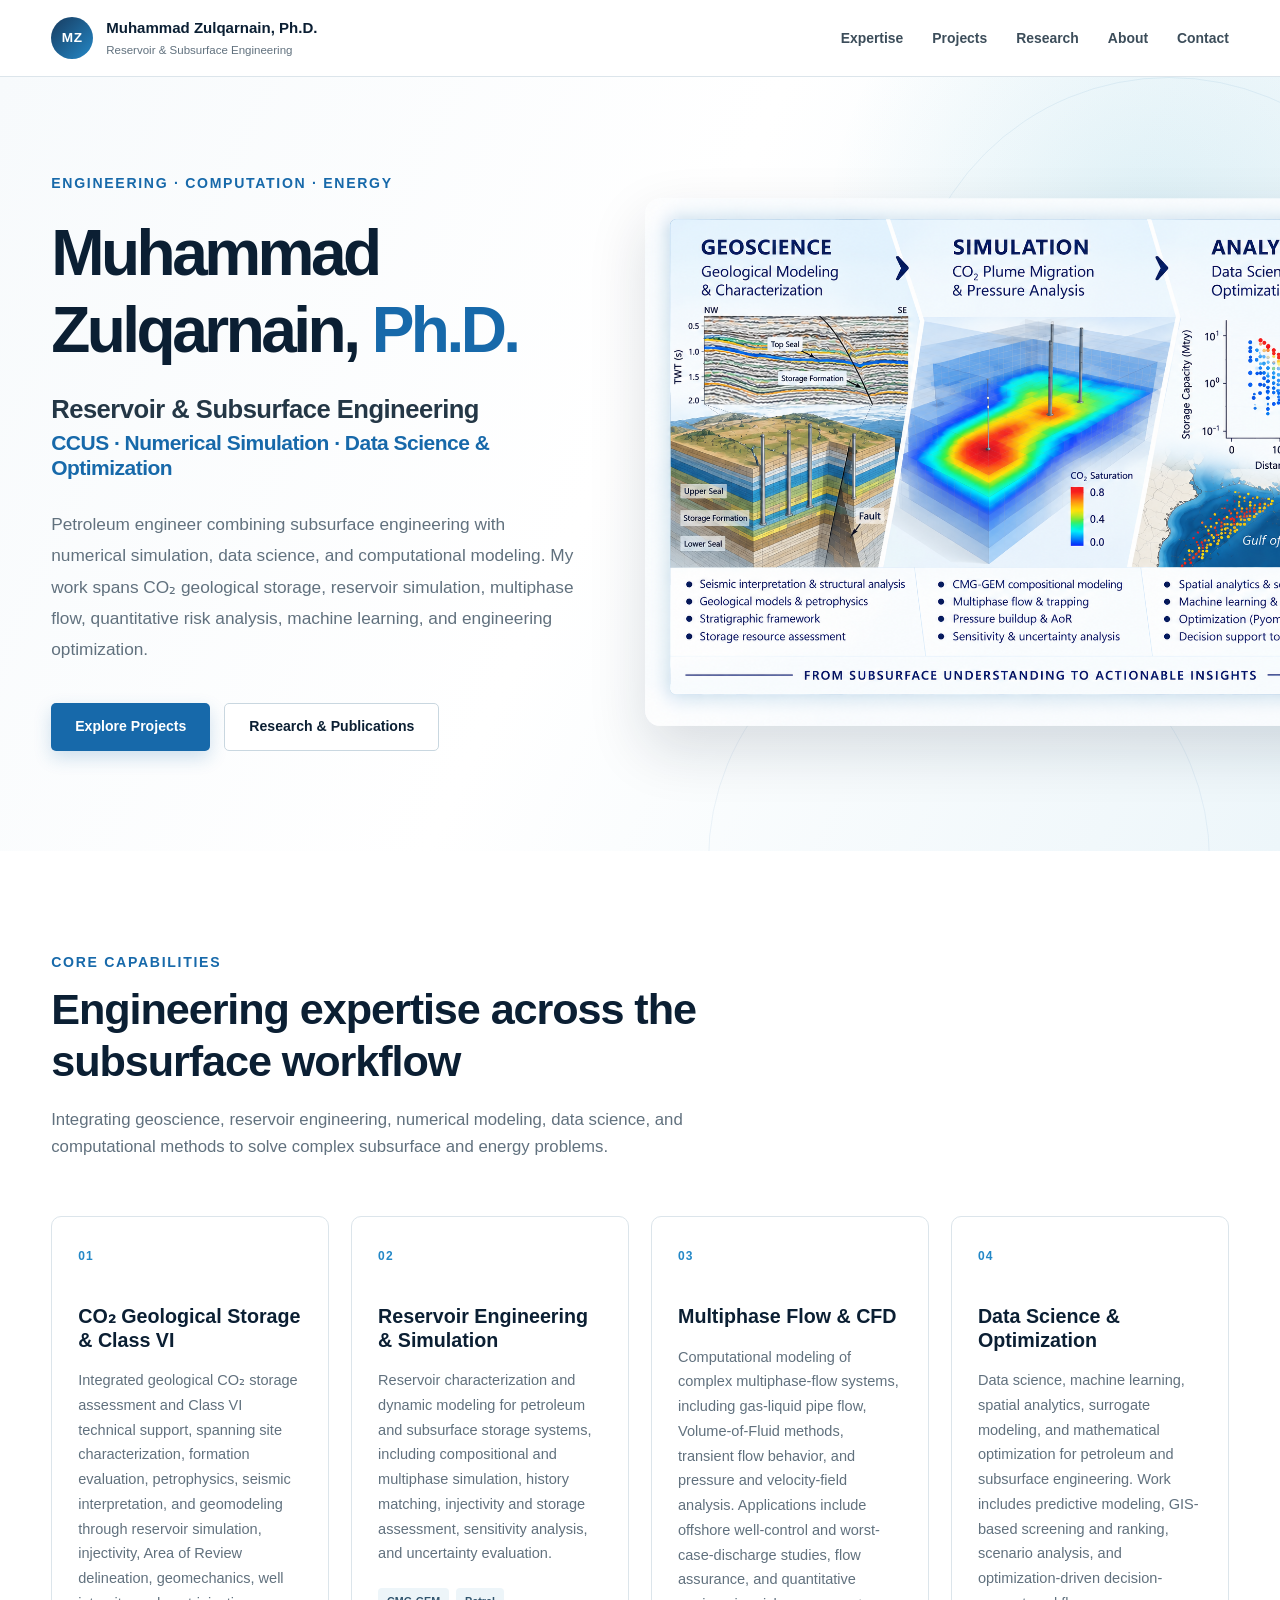
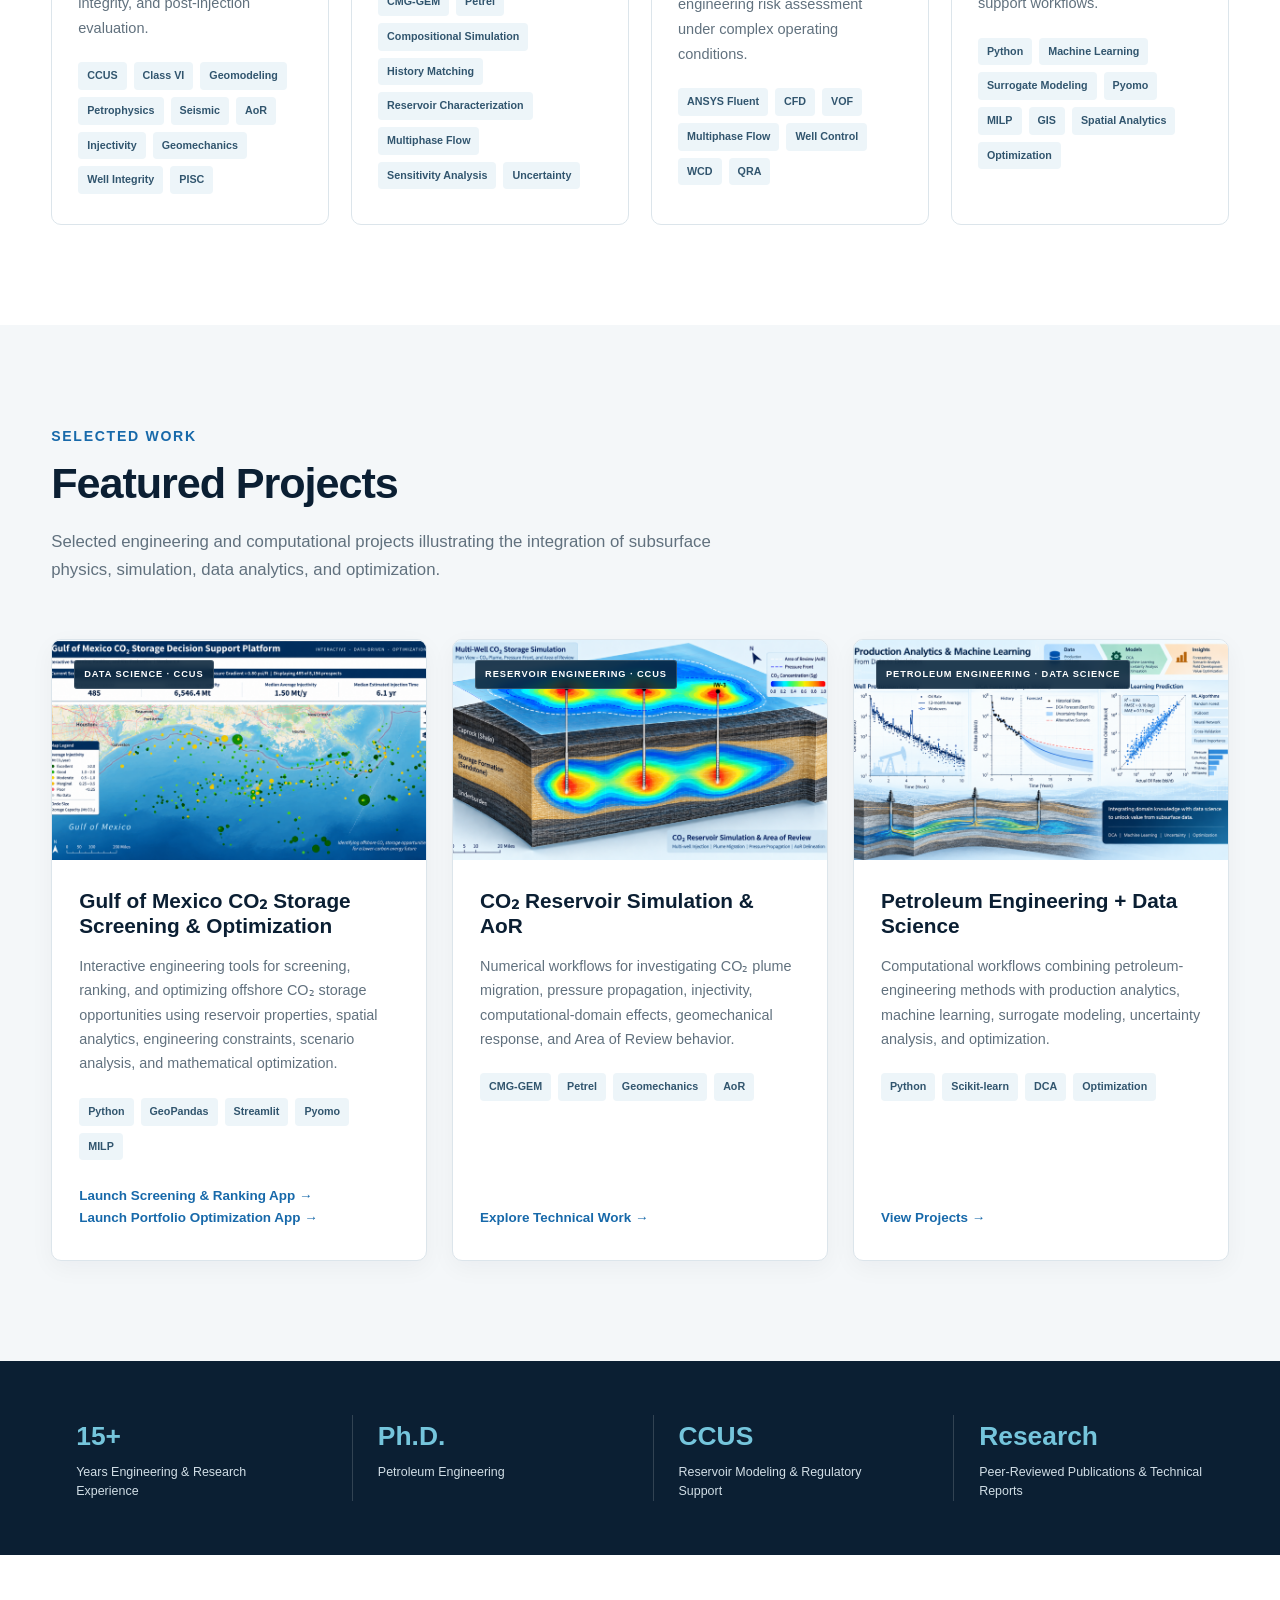
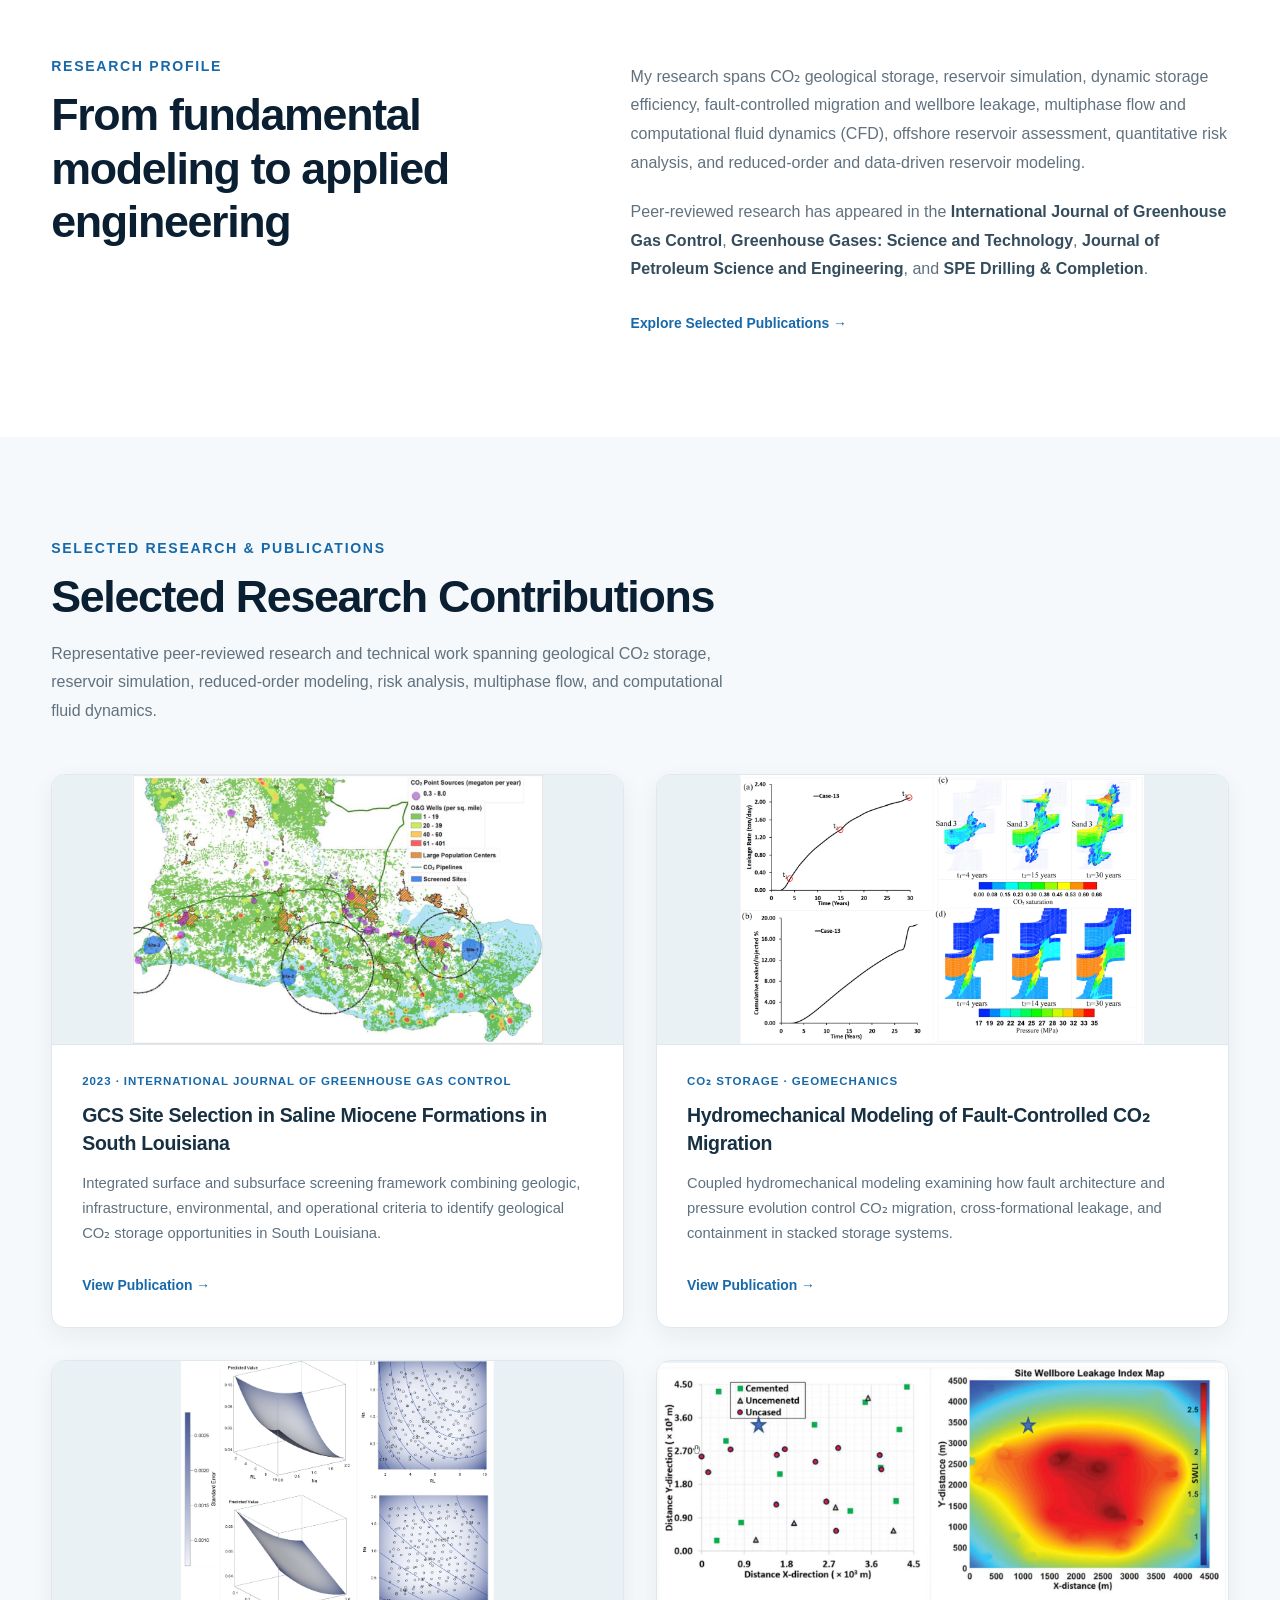
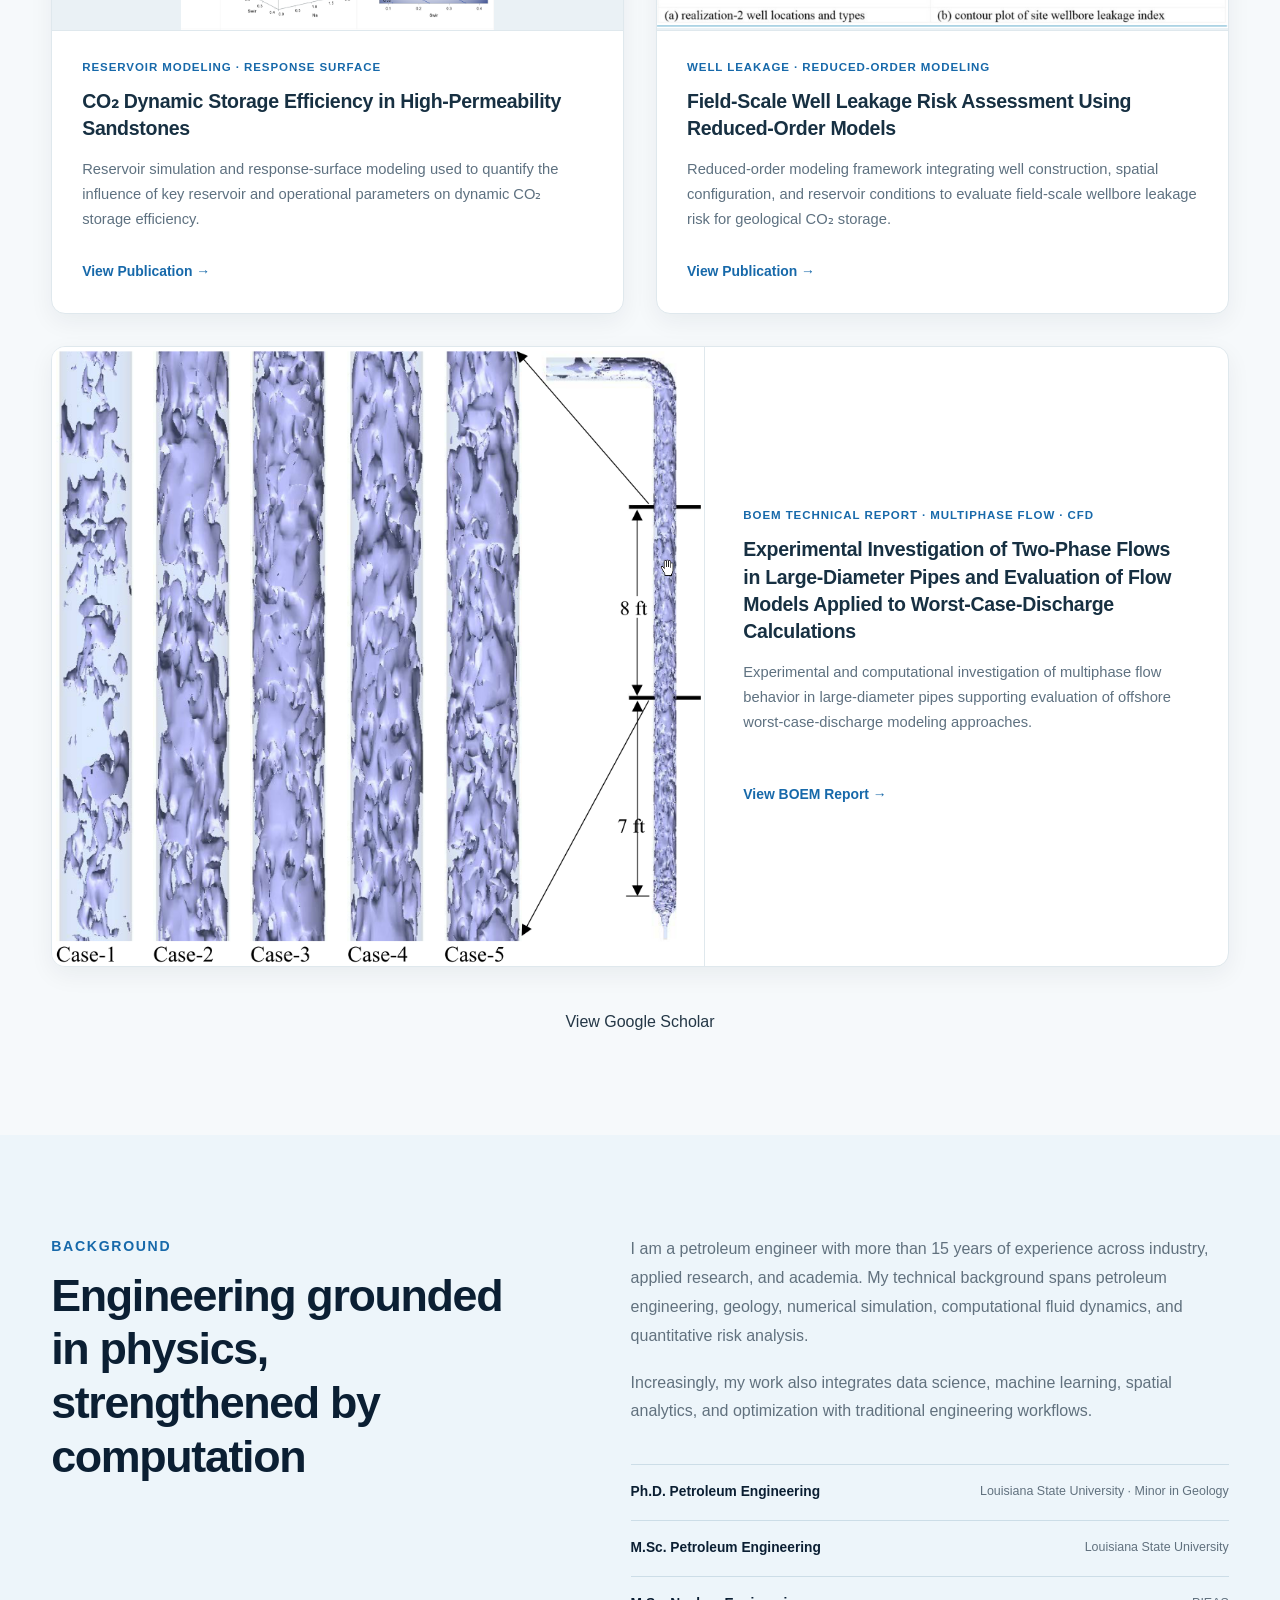
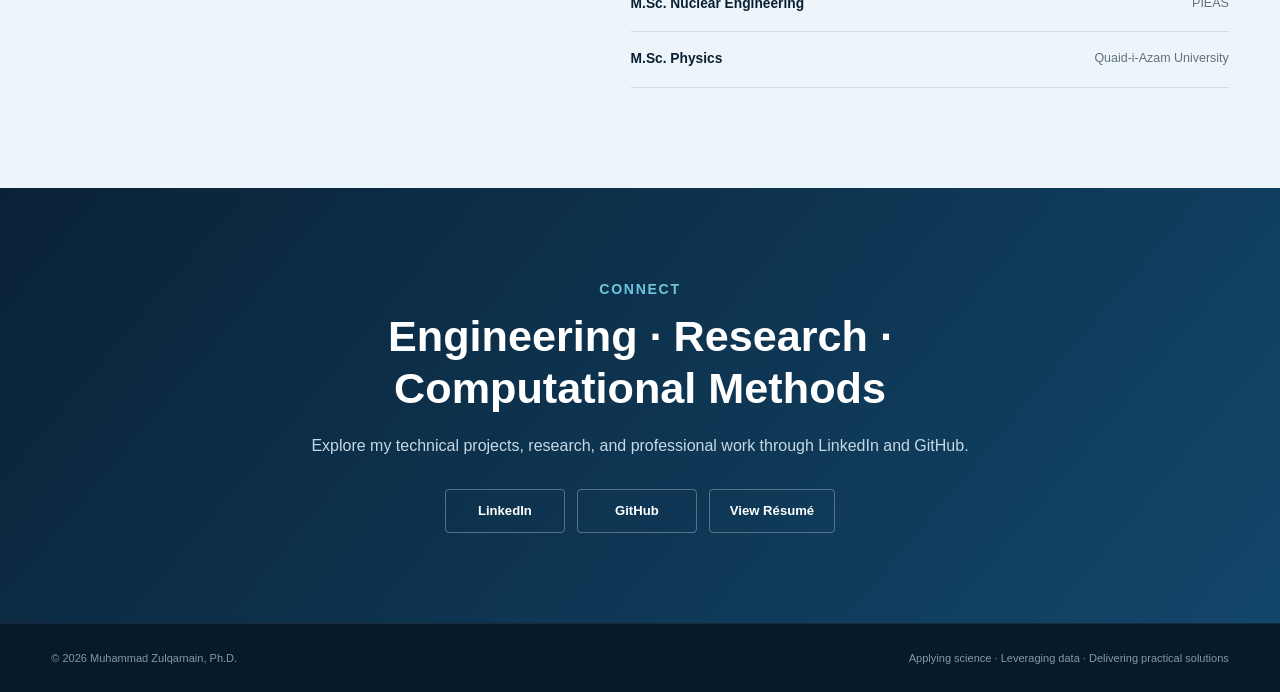
==== commit 033f6bfd: "Update index.html" ====
--- a/index.html
+++ b/index.html
@@ -309,27 +309,34 @@
             Gulf of Mexico CO₂ Storage Screening & Optimization
           </h3>
 
-          <p>
-            An interactive engineering platform for screening and
-            ranking offshore CO₂ storage opportunities using reservoir
-            properties, spatial analytics, engineering constraints,
-            scenario analysis, and mathematical optimization.
-          </p>
-
-          <div class="tags">
-            <span>Python</span>
-            <span>GeoPandas</span>
-            <span>Streamlit</span>
-            <span>Pyomo</span>
-            <span>MILP</span>
-          </div>
-
-          <a href="https://gom-co2-storage.streamlit.app/"
-             class="project-link"
-             target="_blank"
-             rel="noopener noreferrer">
-            Launch Interactive Application →
-          </a>
+         <p>
+    Interactive engineering tools for screening, ranking, and optimizing
+    offshore CO₂ storage opportunities using reservoir properties,
+    spatial analytics, engineering constraints, scenario analysis,
+    and mathematical optimization.
+  </p>
+
+  <div class="tags">
+    <span>Python</span>
+    <span>GeoPandas</span>
+    <span>Streamlit</span>
+    <span>Pyomo</span>
+    <span>MILP</span>
+  </div>
+
+  <a href="https://gom-co2-storage.streamlit.app/"
+     class="project-link"
+     target="_blank"
+     rel="noopener noreferrer">
+    Launch Screening & Ranking App →
+  </a>
+
+  <a href="https://gom-co2-portfolio-optimization.streamlit.app/"
+     class="project-link"
+     target="_blank"
+     rel="noopener noreferrer">
+    Launch Portfolio Optimization App →
+  </a>
 
         </div>
 
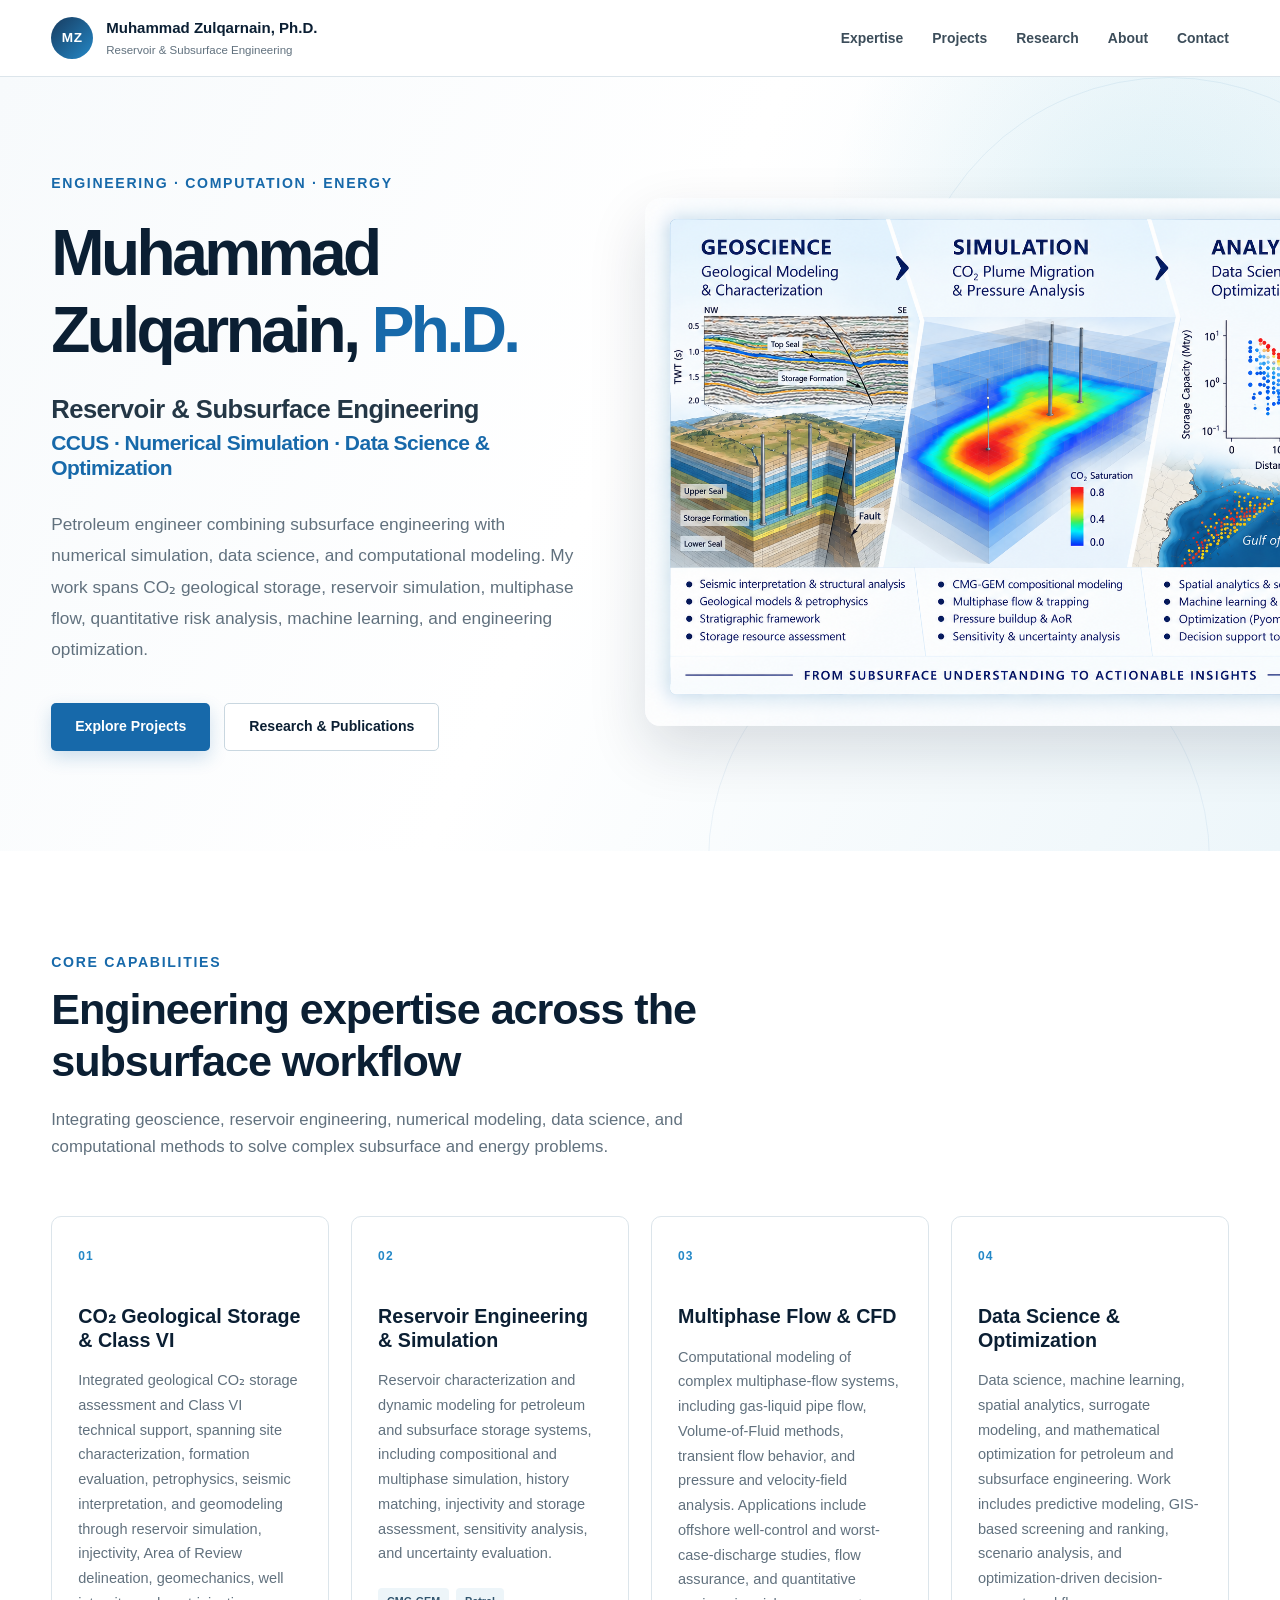
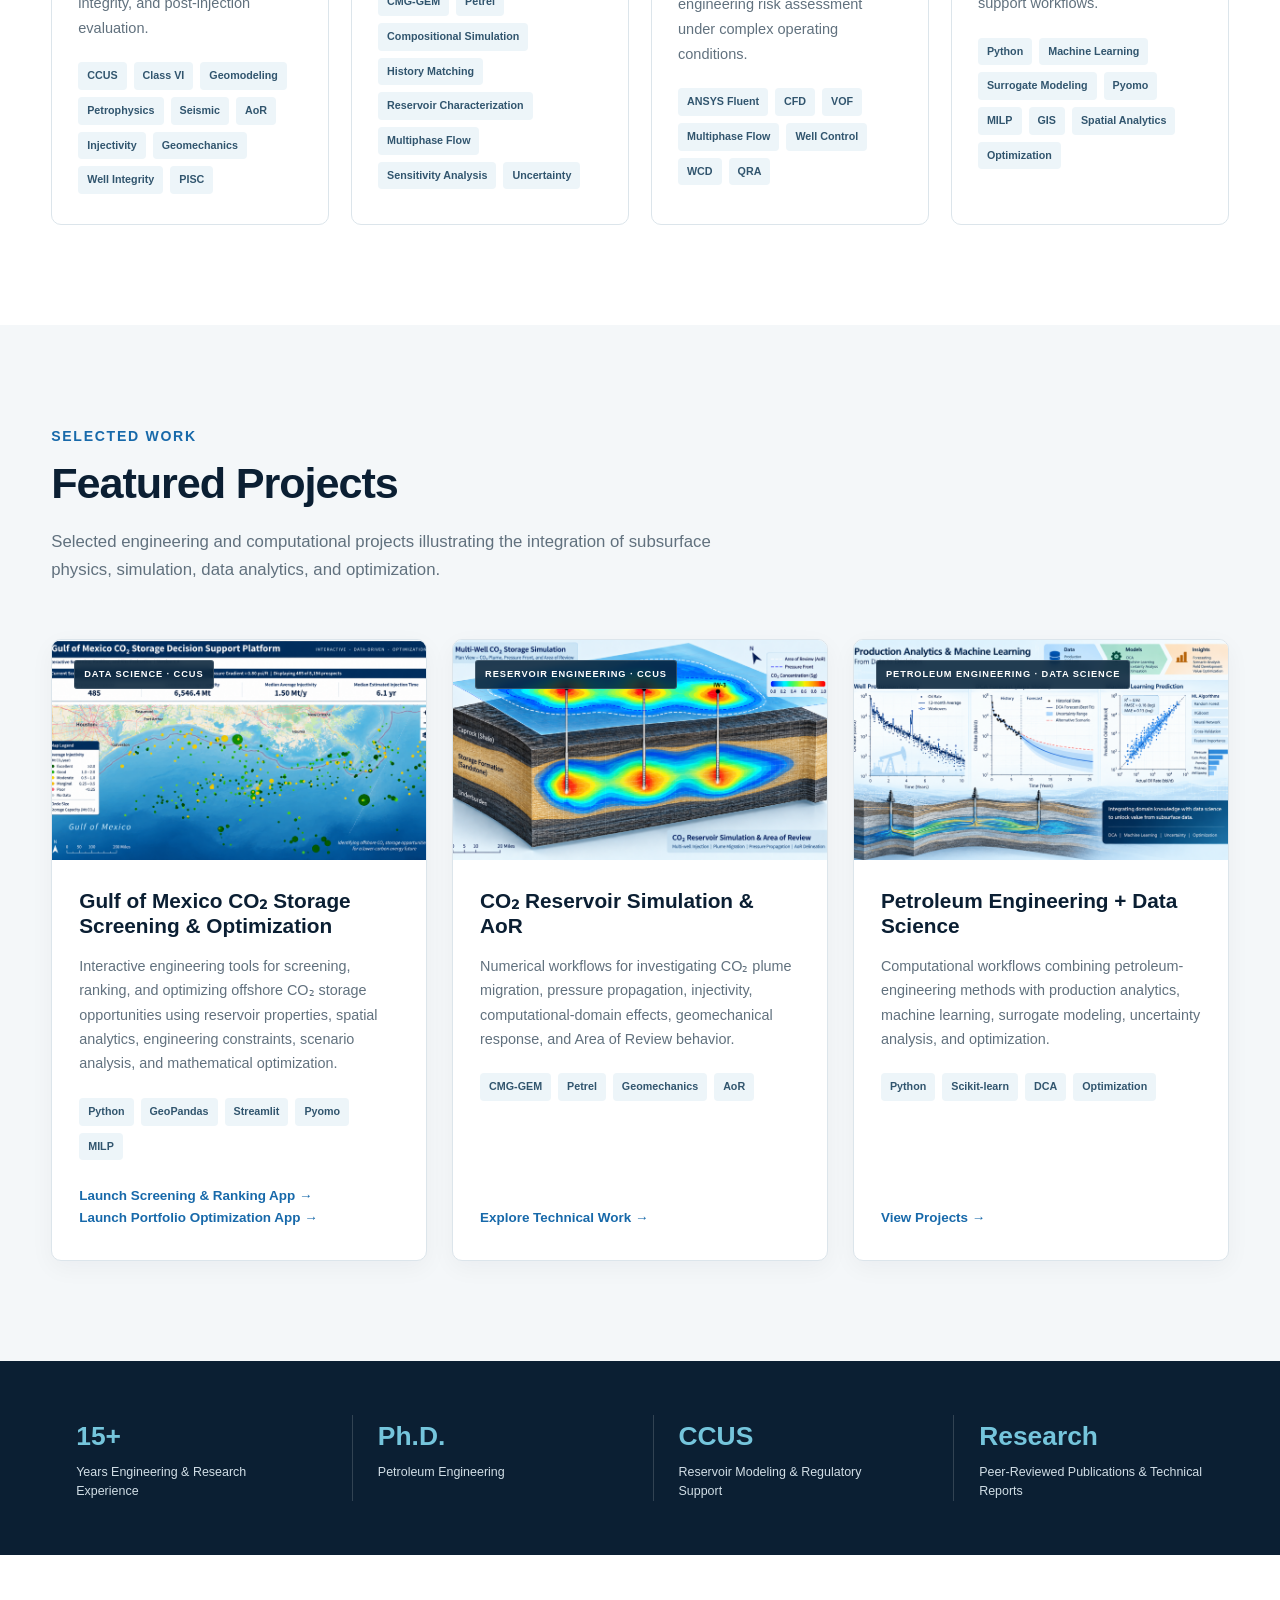
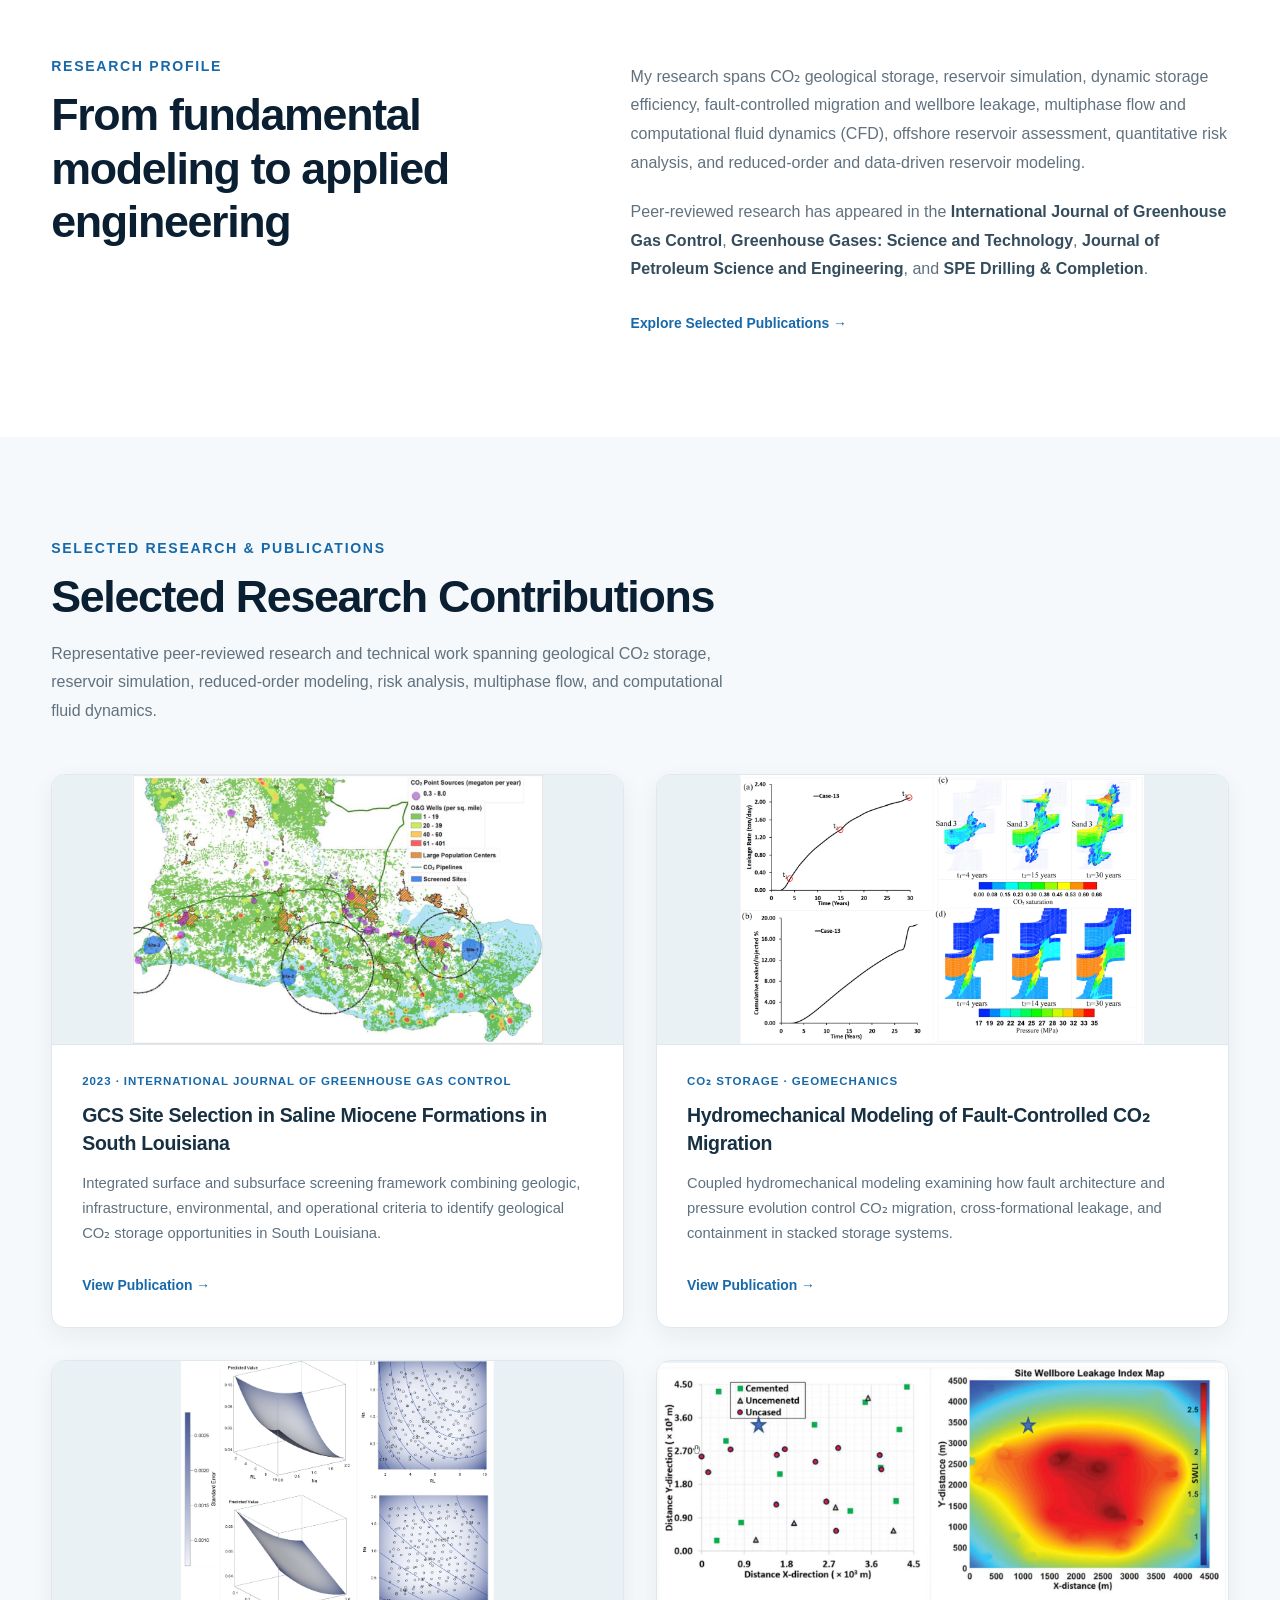
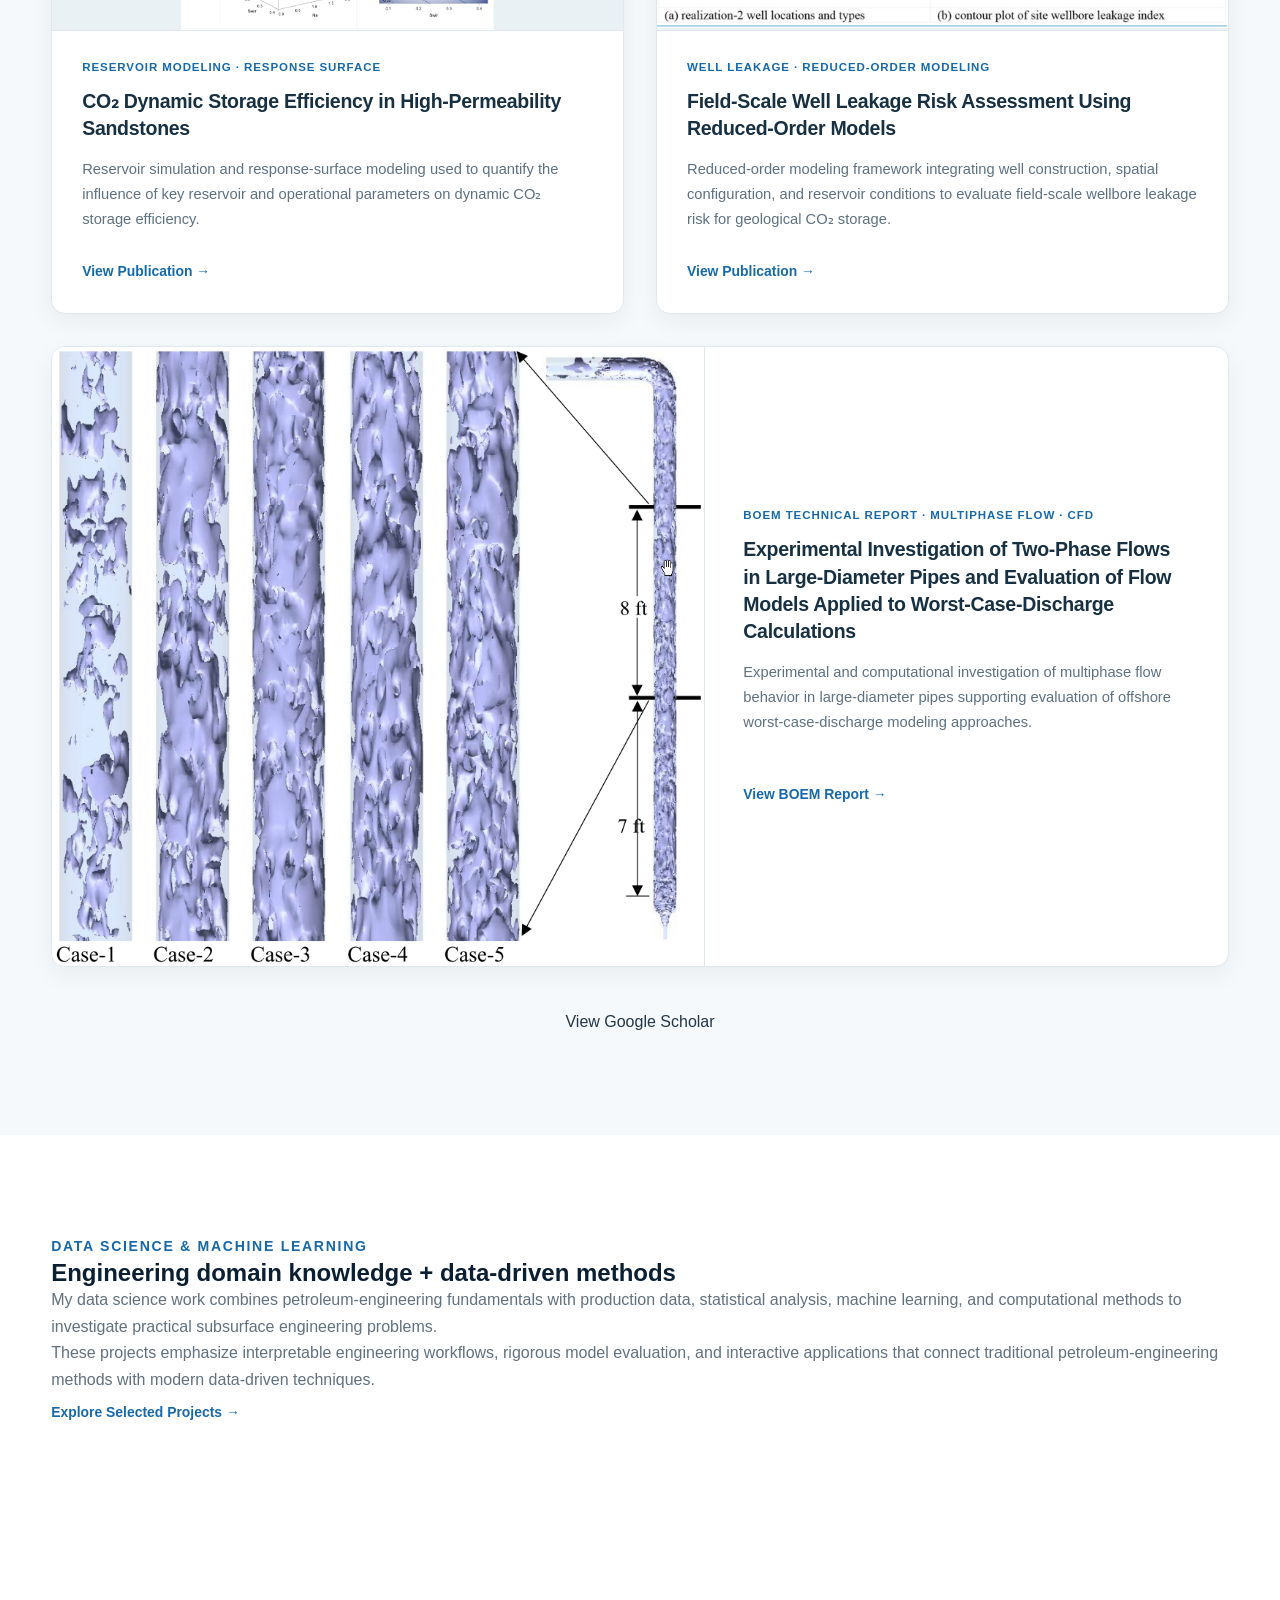
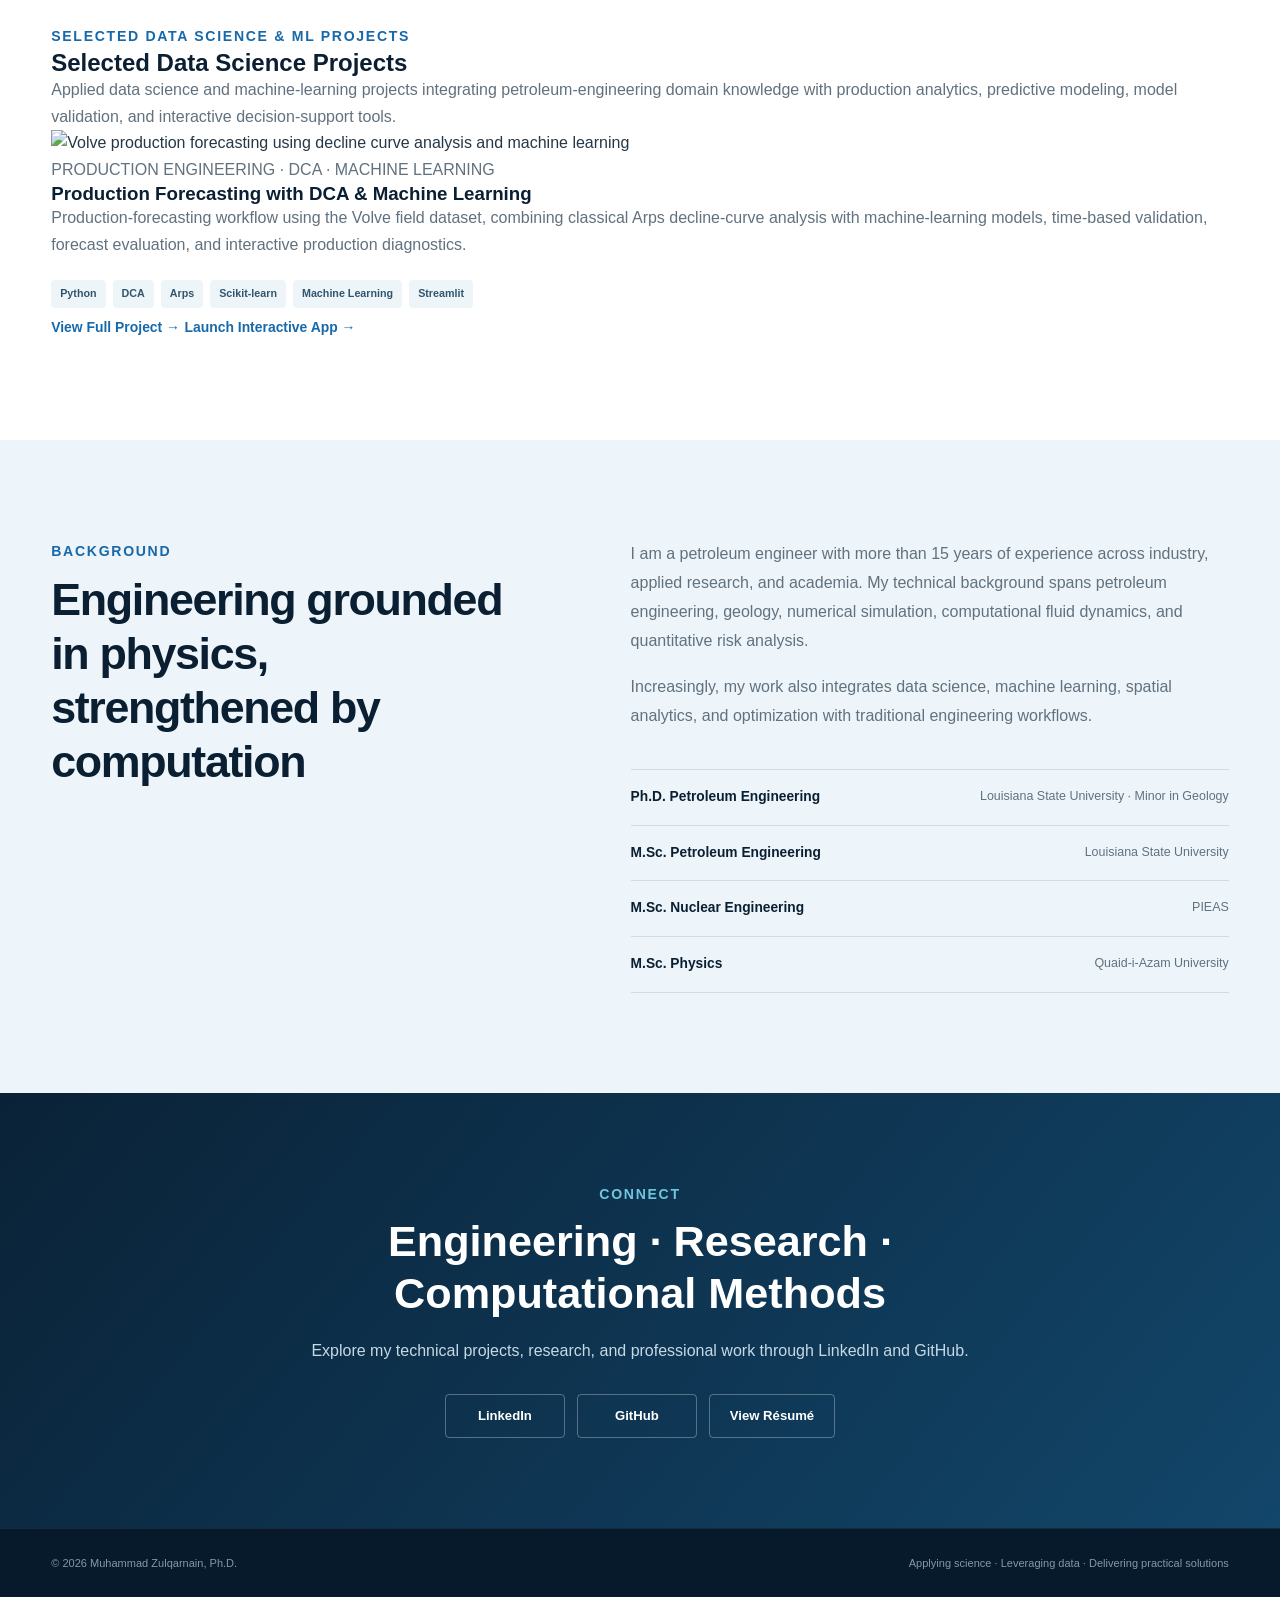
==== commit 8da814ad: "Update index.html" ====
--- a/index.html
+++ b/index.html
@@ -415,8 +415,8 @@
             <span>Optimization</span>
           </div>
 
-          <a href="#" class="project-link">
-            View Projects →
+          <a href="#data-science" class="project-link">
+          View Projects →
           </a>
 
         </div>
@@ -746,6 +746,157 @@
 
 </section>
 
+  <!-- =========================================================
+     DATA SCIENCE & MACHINE LEARNING
+========================================================= -->
+
+<section class="section data-science-section" id="data-science">
+
+  <div class="container data-science-grid">
+
+    <div>
+
+      <p class="section-kicker">
+        DATA SCIENCE & MACHINE LEARNING
+      </p>
+
+      <h2>
+        Engineering domain knowledge + data-driven methods
+      </h2>
+
+    </div>
+
+
+    <div class="data-science-content">
+
+      <p>
+        My data science work combines petroleum-engineering fundamentals
+        with production data, statistical analysis, machine learning,
+        and computational methods to investigate practical subsurface
+        engineering problems.
+      </p>
+
+      <p>
+        These projects emphasize interpretable engineering workflows,
+        rigorous model evaluation, and interactive applications that
+        connect traditional petroleum-engineering methods with modern
+        data-driven techniques.
+      </p>
+
+      <a href="#selected-data-science-projects" class="text-link">
+        Explore Selected Projects →
+      </a>
+
+    </div>
+
+  </div>
+
+</section>
+
+
+<!-- =========================================================
+     SELECTED DATA SCIENCE & ML PROJECTS
+========================================================= -->
+
+<section
+  class="section data-science-projects-section"
+  id="selected-data-science-projects">
+
+  <div class="container">
+
+    <div class="data-science-projects-header">
+
+      <p class="section-kicker">
+        SELECTED DATA SCIENCE & ML PROJECTS
+      </p>
+
+      <h2>
+        Selected Data Science Projects
+      </h2>
+
+      <p>
+        Applied data science and machine-learning projects integrating
+        petroleum-engineering domain knowledge with production analytics,
+        predictive modeling, model validation, and interactive
+        decision-support tools.
+      </p>
+
+    </div>
+
+
+    <div class="data-science-project-grid">
+
+      <!-- DATA SCIENCE PROJECT 1 -->
+
+      <article class="data-science-project-card">
+
+        <div class="data-science-project-visual">
+
+          <img
+            src="dca-production-forecasting.png"
+            alt="Volve production forecasting using decline curve analysis and machine learning"
+          >
+
+        </div>
+
+
+        <div class="data-science-project-content">
+
+          <p class="data-science-project-meta">
+            PRODUCTION ENGINEERING · DCA · MACHINE LEARNING
+          </p>
+
+          <h3>
+            Production Forecasting with DCA & Machine Learning
+          </h3>
+
+          <p>
+            Production-forecasting workflow using the Volve field dataset,
+            combining classical Arps decline-curve analysis with
+            machine-learning models, time-based validation, forecast
+            evaluation, and interactive production diagnostics.
+          </p>
+
+          <div class="tags">
+            <span>Python</span>
+            <span>DCA</span>
+            <span>Arps</span>
+            <span>Scikit-learn</span>
+            <span>Machine Learning</span>
+            <span>Streamlit</span>
+          </div>
+
+
+          <div class="data-science-project-links">
+
+            <a
+              href="https://github.com/mzulqa1/volve-production-forecasting-ml-public"
+              class="text-link"
+              target="_blank"
+              rel="noopener noreferrer">
+              View Full Project →
+            </a>
+
+            <a
+              href="https://volve-forecasting-ml.streamlit.app/"
+              class="text-link"
+              target="_blank"
+              rel="noopener noreferrer">
+              Launch Interactive App →
+            </a>
+
+          </div>
+
+        </div>
+
+      </article>
+
+    </div>
+
+  </div>
+
+</section>
+
 <!-- =========================================================
      ABOUT
 ========================================================= -->
